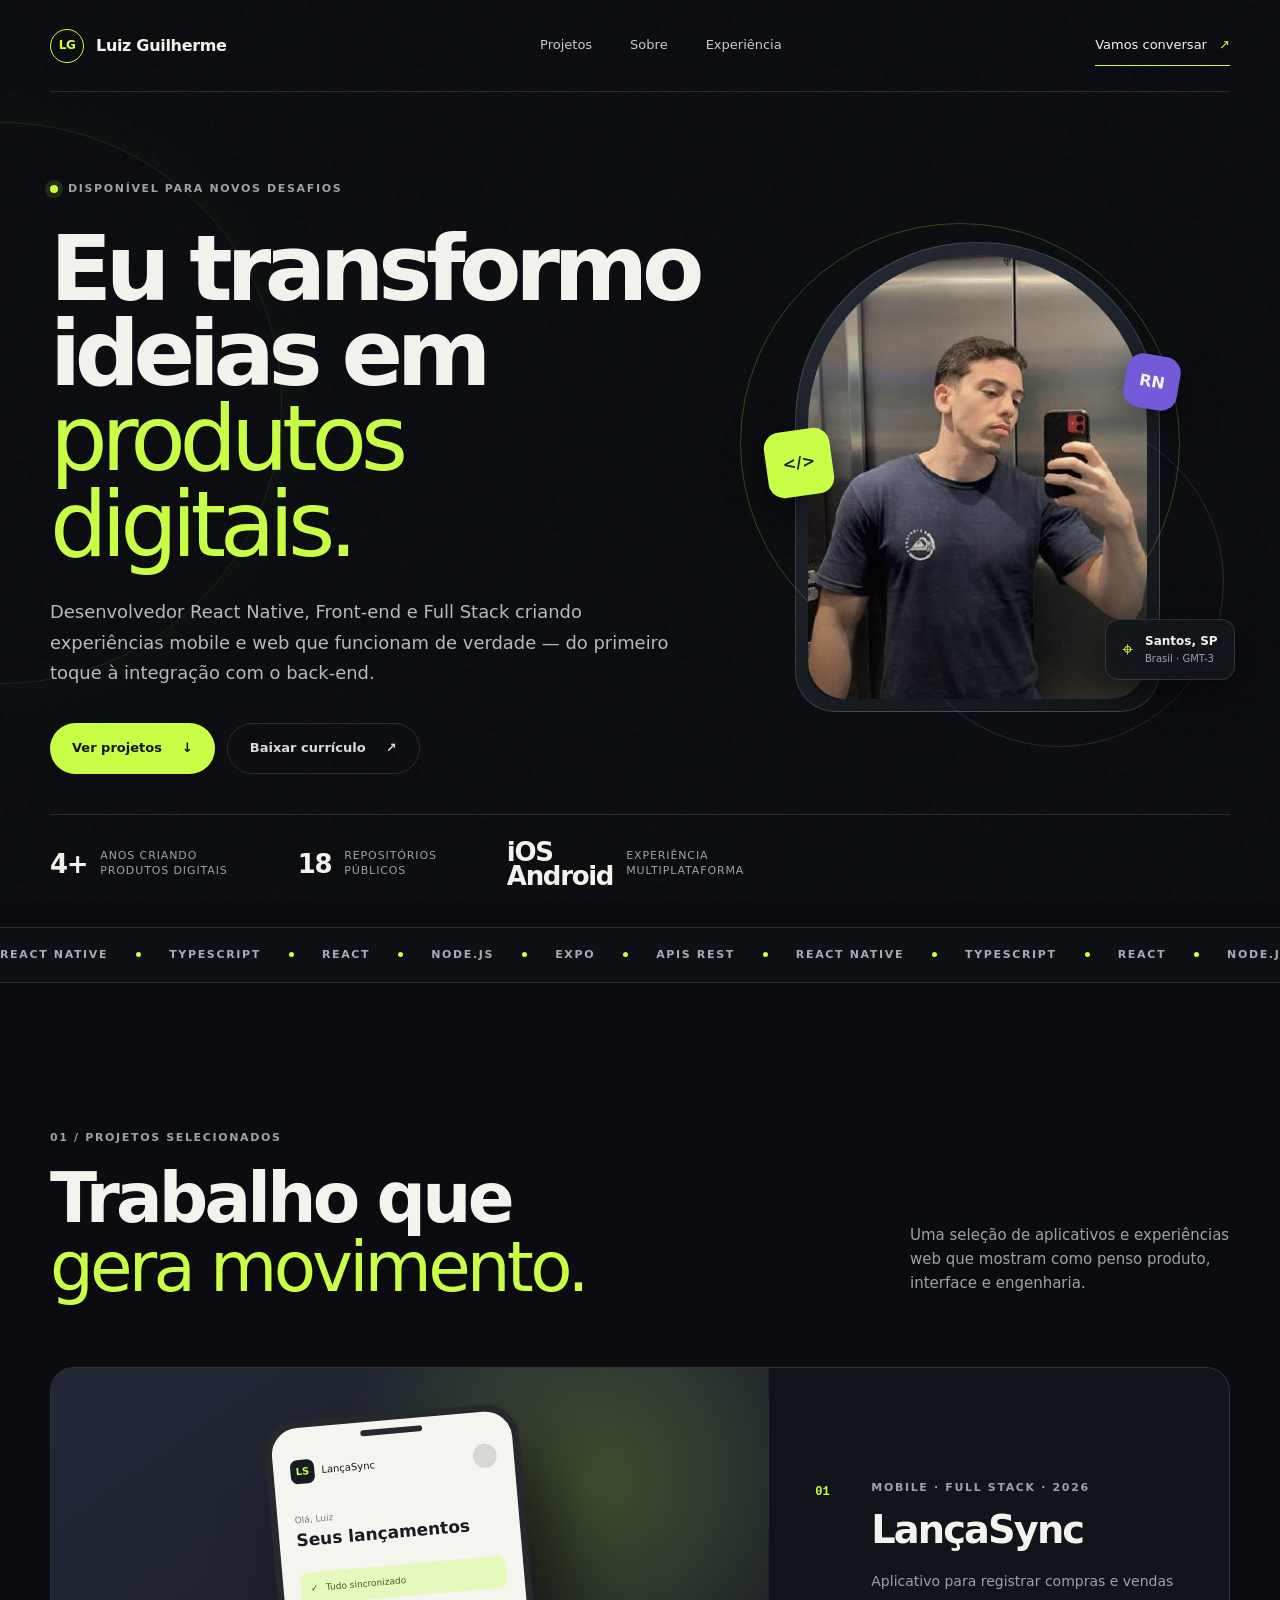
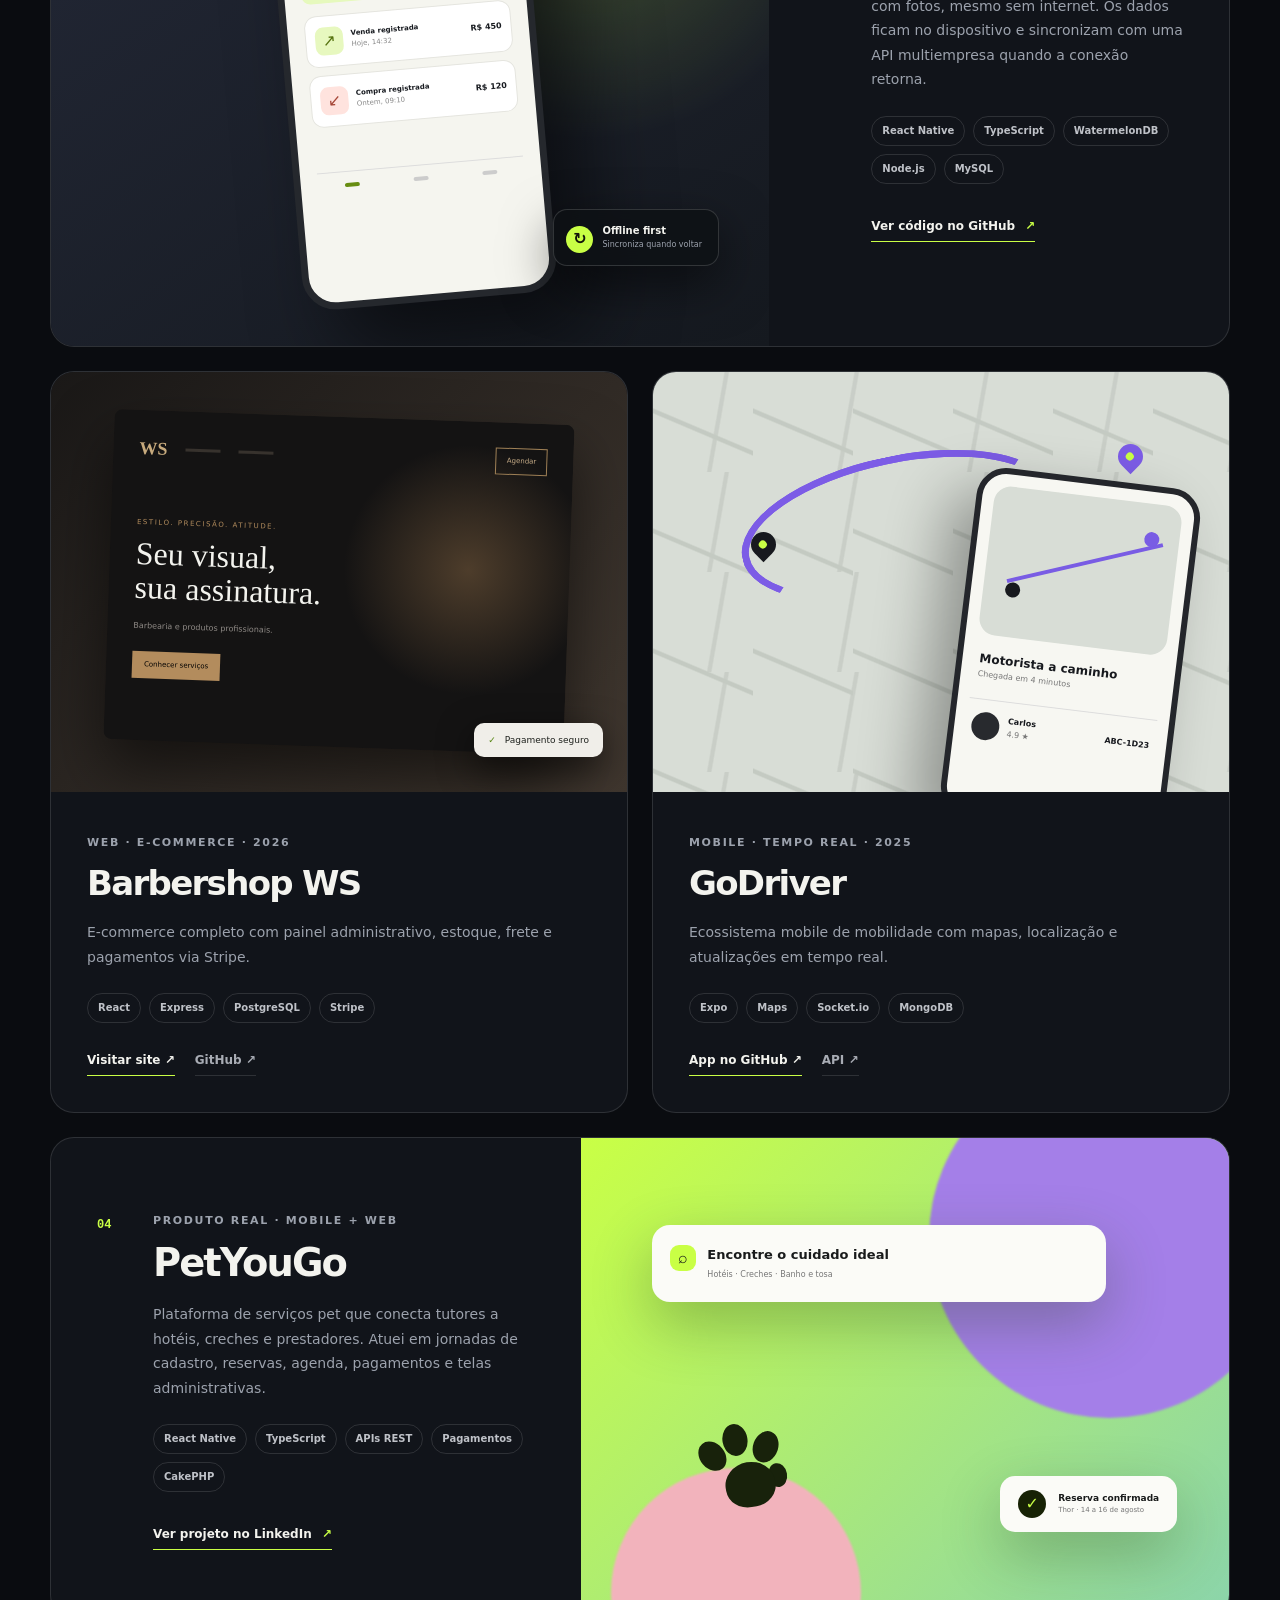
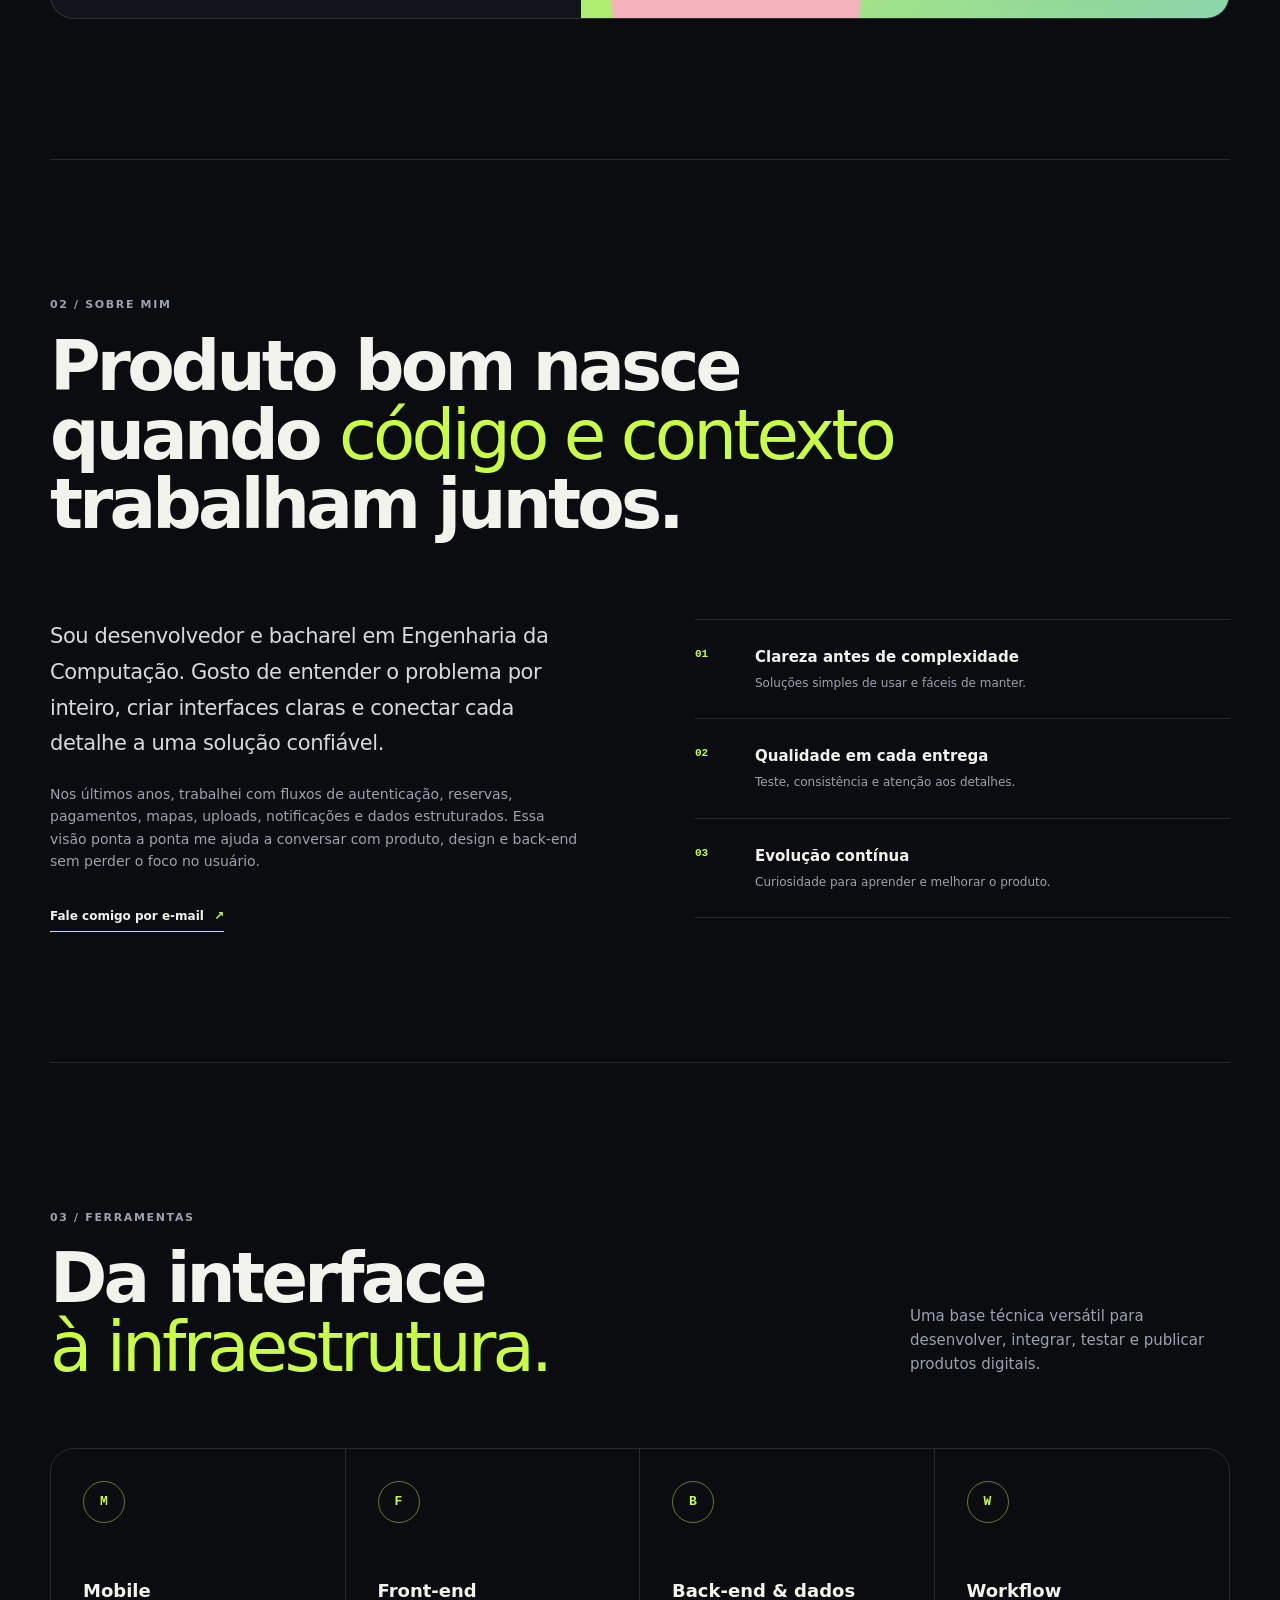
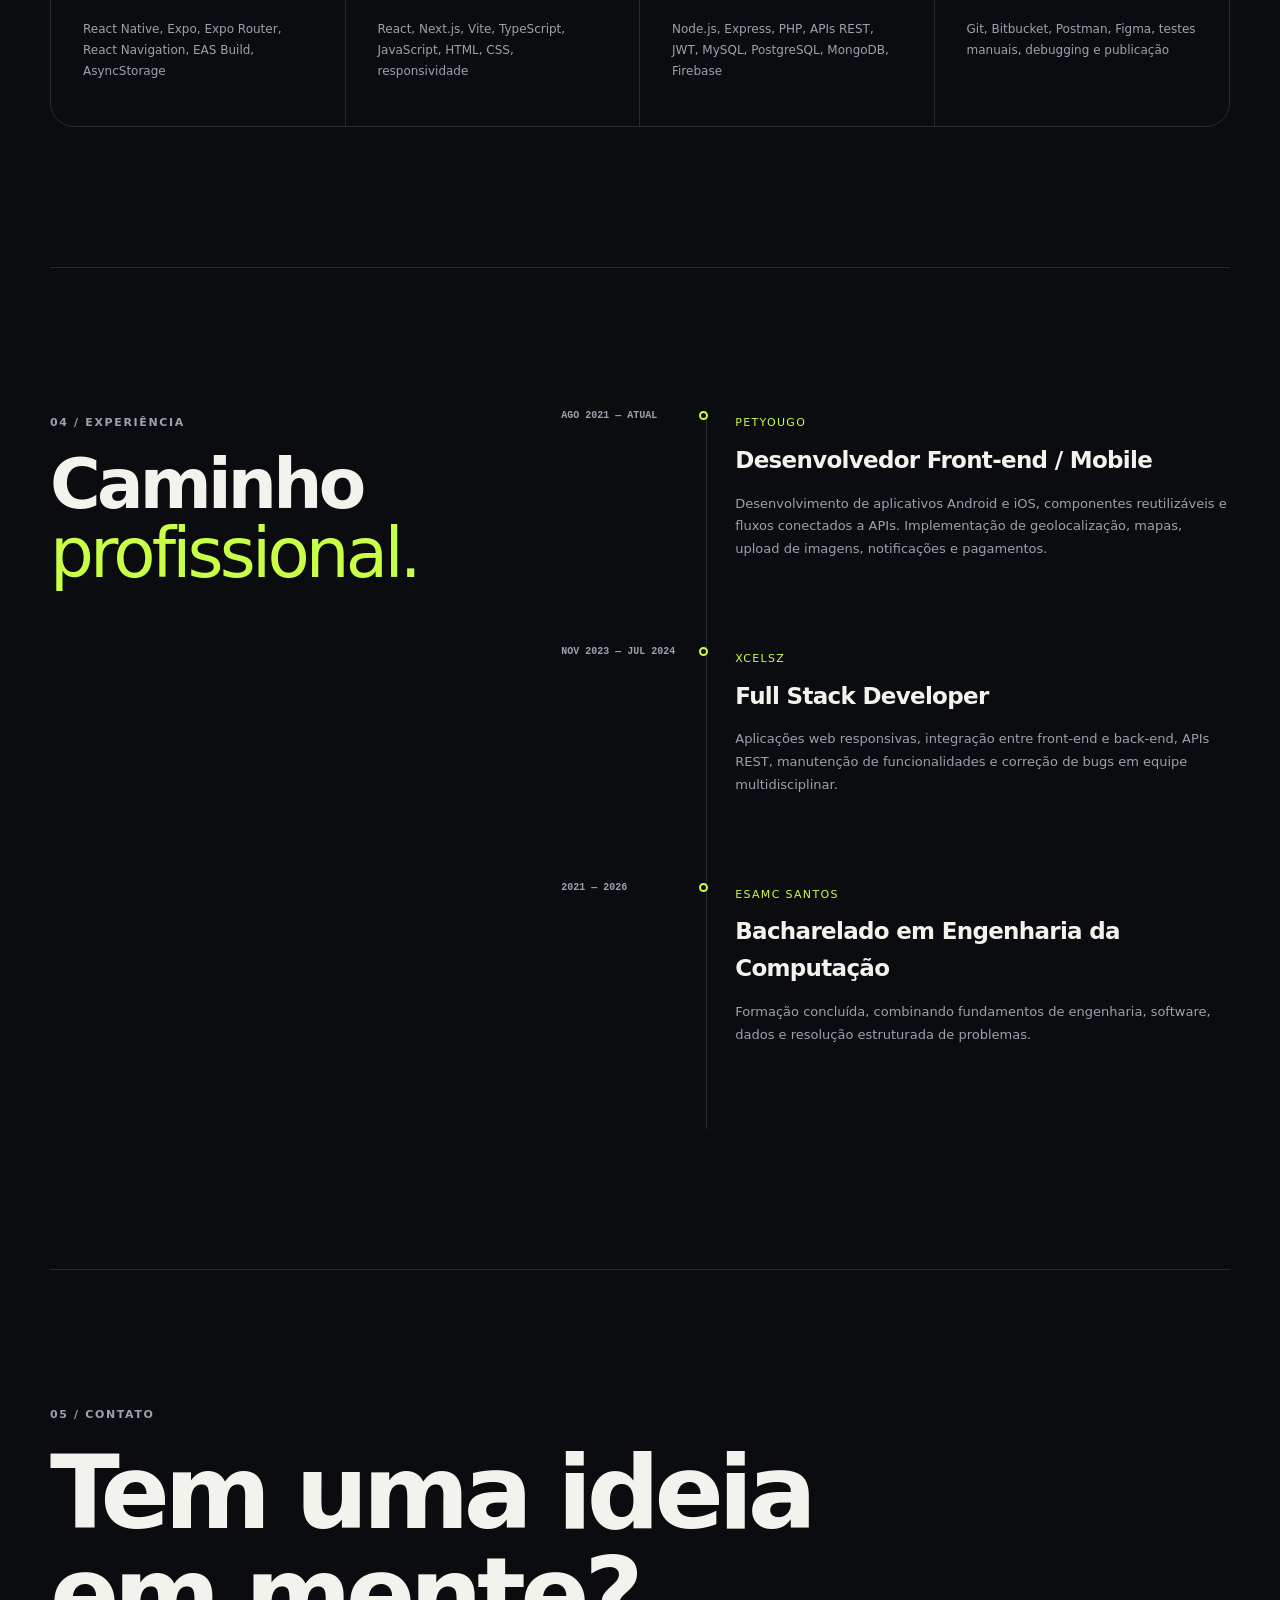
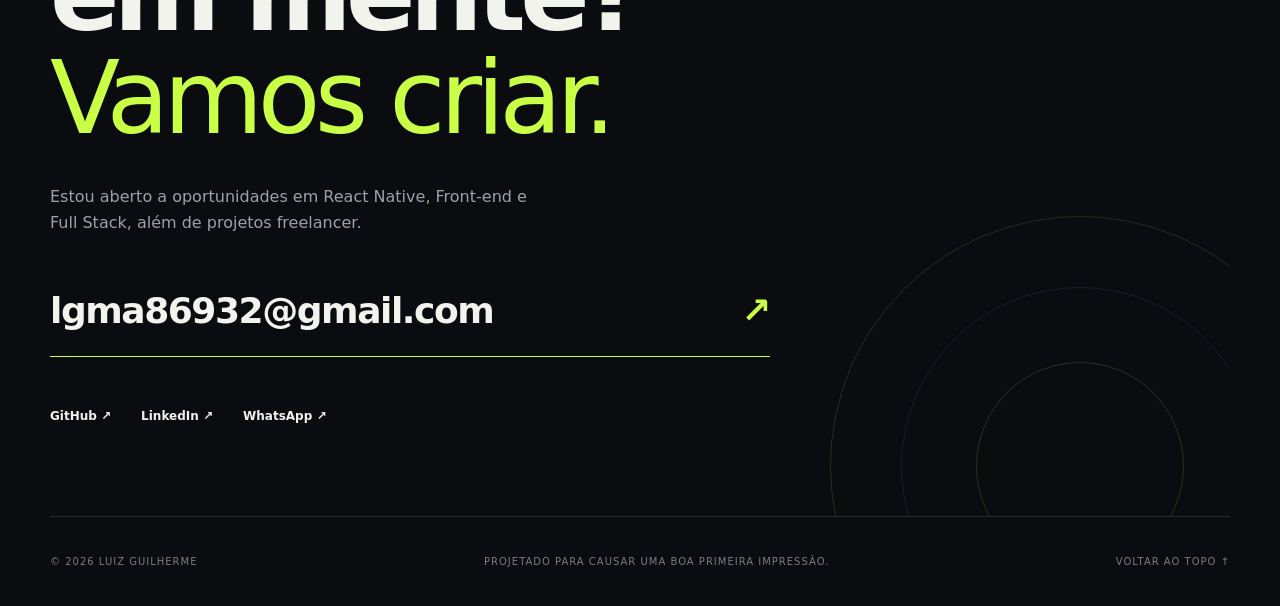
==== index.html @ 31286df9 "Cria portfolio profissional" ====
<!doctype html>
<html lang="pt-BR">
  <head>
    <meta charset="UTF-8" />
    <meta name="viewport" content="width=device-width, initial-scale=1.0" />
    <meta name="description" content="Portfólio de Luiz Guilherme Monteiro Arlindo, desenvolvedor React Native, Front-end e Full Stack em Santos, SP." />
    <meta name="theme-color" content="#0b0d12" />
    <meta property="og:title" content="Luiz Guilherme | Desenvolvedor de produtos digitais" />
    <meta property="og:description" content="Apps mobile, experiências web e sistemas que conectam produto, tecnologia e pessoas." />
    <meta property="og:type" content="website" />
    <title>Luiz Guilherme | Desenvolvedor de produtos digitais</title>
    <link rel="icon" href="assets/luiz-guilherme.jpg" />
    <link rel="stylesheet" href="styles.css" />
    <script src="script.js" defer></script>
  </head>
  <body>
    <a class="skip-link" href="#conteudo">Pular para o conteúdo</a>
    <div class="noise" aria-hidden="true"></div>

    <header class="site-header" id="topo">
      <a class="brand" href="#topo" aria-label="Ir ao início">
        <span class="brand-mark">LG</span>
        <span class="brand-text">Luiz Guilherme</span>
      </a>
      <nav class="desktop-nav" aria-label="Navegação principal">
        <a href="#projetos">Projetos</a>
        <a href="#sobre">Sobre</a>
        <a href="#experiencia">Experiência</a>
      </nav>
      <a class="header-cta" href="#contato">Vamos conversar <span aria-hidden="true">↗</span></a>
      <button class="menu-toggle" type="button" aria-label="Abrir menu" aria-expanded="false">
        <span></span><span></span>
      </button>
    </header>

    <nav class="mobile-nav" aria-label="Navegação mobile">
      <a href="#projetos">Projetos</a>
      <a href="#sobre">Sobre</a>
      <a href="#experiencia">Experiência</a>
      <a href="#contato">Contato</a>
    </nav>

    <main id="conteudo">
      <section class="hero section-shell" aria-labelledby="hero-title">
        <div class="hero-copy reveal">
          <div class="eyebrow"><span class="status-dot"></span> Disponível para novos desafios</div>
          <h1 id="hero-title">Eu transformo ideias em <em>produtos digitais.</em></h1>
          <p class="hero-lead">Desenvolvedor React Native, Front-end e Full Stack criando experiências mobile e web que funcionam de verdade — do primeiro toque à integração com o back-end.</p>
          <div class="hero-actions">
            <a class="button button-primary" href="#projetos">Ver projetos <span aria-hidden="true">↓</span></a>
            <a class="button button-ghost" href="assets/Luiz-Guilherme-Monteiro-Arlindo-CV.pdf" download>Baixar currículo <span aria-hidden="true">↗</span></a>
          </div>
        </div>

        <div class="hero-visual reveal" data-delay="1">
          <div class="portrait-frame">
            <div class="portrait-orbit orbit-one"></div>
            <div class="portrait-orbit orbit-two"></div>
            <img src="assets/luiz-guilherme.jpg" alt="Luiz Guilherme Monteiro Arlindo" />
            <span class="portrait-label label-code">&lt;/&gt;</span>
            <span class="portrait-label label-rn">RN</span>
          </div>
          <div class="location-card">
            <span class="location-icon" aria-hidden="true">⌖</span>
            <span><strong>Santos, SP</strong><small>Brasil · GMT-3</small></span>
          </div>
        </div>

        <div class="hero-metrics reveal" data-delay="2" aria-label="Resumo profissional">
          <div><strong>4+</strong><span>anos criando<br />produtos digitais</span></div>
          <div><strong>18</strong><span>repositórios<br />públicos</span></div>
          <div><strong>iOS<br />Android</strong><span>experiência<br />multiplataforma</span></div>
        </div>
      </section>

      <section class="marquee" aria-label="Tecnologias">
        <div class="marquee-track">
          <span>React Native</span><i></i><span>TypeScript</span><i></i><span>React</span><i></i><span>Node.js</span><i></i><span>Expo</span><i></i><span>APIs REST</span><i></i><span>React Native</span><i></i><span>TypeScript</span><i></i><span>React</span><i></i><span>Node.js</span><i></i><span>Expo</span><i></i><span>APIs REST</span>
        </div>
      </section>

      <section class="projects section-shell" id="projetos" aria-labelledby="projects-title">
        <div class="section-heading reveal">
          <div>
            <span class="section-index">01 / Projetos selecionados</span>
            <h2 id="projects-title">Trabalho que<br /><em>gera movimento.</em></h2>
          </div>
          <p>Uma seleção de aplicativos e experiências web que mostram como penso produto, interface e engenharia.</p>
        </div>

        <article class="project-card project-featured reveal">
          <div class="project-art art-sync" aria-hidden="true">
            <div class="phone phone-main">
              <div class="phone-bar"></div>
              <div class="app-head"><b>LS</b><span>LançaSync</span><i></i></div>
              <p>Olá, Luiz</p>
              <strong>Seus lançamentos</strong>
              <div class="sync-status"><span>✓</span> Tudo sincronizado</div>
              <div class="entry"><i class="entry-in">↗</i><span><b>Venda registrada</b><small>Hoje, 14:32</small></span><strong>R$ 450</strong></div>
              <div class="entry"><i class="entry-out">↙</i><span><b>Compra registrada</b><small>Ontem, 09:10</small></span><strong>R$ 120</strong></div>
              <div class="phone-tabs"><i></i><i></i><i></i></div>
            </div>
            <div class="sync-badge"><span>↻</span><b>Offline first</b><small>Sincroniza quando voltar</small></div>
          </div>
          <div class="project-info">
            <div class="project-number">01</div>
            <div>
              <span class="project-type">Mobile · Full Stack · 2026</span>
              <h3>LançaSync</h3>
              <p>Aplicativo para registrar compras e vendas com fotos, mesmo sem internet. Os dados ficam no dispositivo e sincronizam com uma API multiempresa quando a conexão retorna.</p>
              <ul class="tags" aria-label="Tecnologias do projeto">
                <li>React Native</li><li>TypeScript</li><li>WatermelonDB</li><li>Node.js</li><li>MySQL</li>
              </ul>
              <a class="text-link" href="https://github.com/lgma1302sfcpo/Lan-aSync" target="_blank" rel="noreferrer">Ver código no GitHub <span aria-hidden="true">↗</span></a>
            </div>
          </div>
        </article>

        <div class="project-grid">
          <article class="project-card reveal">
            <div class="project-art art-barber" aria-hidden="true">
              <div class="barber-page">
                <div class="barber-nav"><b>WS</b><i></i><i></i><button>Agendar</button></div>
                <p>ESTILO. PRECISÃO. ATITUDE.</p>
                <strong>Seu visual,<br />sua assinatura.</strong>
                <span>Barbearia e produtos profissionais.</span>
                <button>Conhecer serviços</button>
              </div>
              <div class="checkout-pill"><span>✓</span> Pagamento seguro</div>
            </div>
            <div class="project-info compact">
              <span class="project-type">Web · E-commerce · 2026</span>
              <h3>Barbershop WS</h3>
              <p>E-commerce completo com painel administrativo, estoque, frete e pagamentos via Stripe.</p>
              <ul class="tags"><li>React</li><li>Express</li><li>PostgreSQL</li><li>Stripe</li></ul>
              <div class="project-links">
                <a class="text-link" href="https://barbeariaws.vercel.app" target="_blank" rel="noreferrer">Visitar site ↗</a>
                <a class="text-link subtle" href="https://github.com/lgma1302sfcpo/barbeariaws" target="_blank" rel="noreferrer">GitHub ↗</a>
              </div>
            </div>
          </article>

          <article class="project-card reveal" data-delay="1">
            <div class="project-art art-driver" aria-hidden="true">
              <div class="map-grid"></div>
              <div class="route route-a"></div><div class="route route-b"></div>
              <div class="map-pin pin-a"><i></i></div><div class="map-pin pin-b"><i></i></div>
              <div class="driver-phone">
                <div class="mini-map"><span></span><i></i></div>
                <b>Motorista a caminho</b><small>Chegada em 4 minutos</small>
                <div class="driver-row"><i></i><span><b>Carlos</b><small>4.9 ★</small></span><strong>ABC-1D23</strong></div>
              </div>
            </div>
            <div class="project-info compact">
              <span class="project-type">Mobile · Tempo real · 2025</span>
              <h3>GoDriver</h3>
              <p>Ecossistema mobile de mobilidade com mapas, localização e atualizações em tempo real.</p>
              <ul class="tags"><li>Expo</li><li>Maps</li><li>Socket.io</li><li>MongoDB</li></ul>
              <div class="project-links">
                <a class="text-link" href="https://github.com/lgma1302sfcpo/godriver-app" target="_blank" rel="noreferrer">App no GitHub ↗</a>
                <a class="text-link subtle" href="https://github.com/lgma1302sfcpo/godriver-server" target="_blank" rel="noreferrer">API ↗</a>
              </div>
            </div>
          </article>
        </div>

        <article class="project-card project-horizontal reveal">
          <div class="project-info">
            <div class="project-number">04</div>
            <div>
              <span class="project-type">Produto real · Mobile + Web</span>
              <h3>PetYouGo</h3>
              <p>Plataforma de serviços pet que conecta tutores a hotéis, creches e prestadores. Atuei em jornadas de cadastro, reservas, agenda, pagamentos e telas administrativas.</p>
              <ul class="tags"><li>React Native</li><li>TypeScript</li><li>APIs REST</li><li>Pagamentos</li><li>CakePHP</li></ul>
              <a class="text-link" href="https://www.linkedin.com/in/luiz-guilherme-monteiro-arlindo-b0824b215/" target="_blank" rel="noreferrer">Ver projeto no LinkedIn <span aria-hidden="true">↗</span></a>
            </div>
          </div>
          <div class="project-art art-pet" aria-hidden="true">
            <div class="pet-blob blob-one"></div><div class="pet-blob blob-two"></div>
            <div class="pet-card pet-search"><span>⌕</span><b>Encontre o cuidado ideal</b><small>Hotéis · Creches · Banho e tosa</small></div>
            <div class="pet-card pet-booking"><span>✓</span><div><b>Reserva confirmada</b><small>Thor · 14 a 16 de agosto</small></div></div>
            <div class="paw"><i></i><i></i><i></i><i></i><b></b></div>
          </div>
        </article>
      </section>

      <section class="about section-shell" id="sobre" aria-labelledby="about-title">
        <div class="about-intro reveal">
          <span class="section-index">02 / Sobre mim</span>
          <h2 id="about-title">Produto bom nasce quando <em>código e contexto</em> trabalham juntos.</h2>
        </div>
        <div class="about-grid">
          <div class="about-copy reveal">
            <p class="large-copy">Sou desenvolvedor e bacharel em Engenharia da Computação. Gosto de entender o problema por inteiro, criar interfaces claras e conectar cada detalhe a uma solução confiável.</p>
            <p>Nos últimos anos, trabalhei com fluxos de autenticação, reservas, pagamentos, mapas, uploads, notificações e dados estruturados. Essa visão ponta a ponta me ajuda a conversar com produto, design e back-end sem perder o foco no usuário.</p>
            <a class="text-link" href="mailto:lgma86932@gmail.com">Fale comigo por e-mail <span aria-hidden="true">↗</span></a>
          </div>
          <div class="principles reveal" data-delay="1">
            <div><span>01</span><p><strong>Clareza antes de complexidade</strong><small>Soluções simples de usar e fáceis de manter.</small></p></div>
            <div><span>02</span><p><strong>Qualidade em cada entrega</strong><small>Teste, consistência e atenção aos detalhes.</small></p></div>
            <div><span>03</span><p><strong>Evolução contínua</strong><small>Curiosidade para aprender e melhorar o produto.</small></p></div>
          </div>
        </div>
      </section>

      <section class="stack section-shell" aria-labelledby="stack-title">
        <div class="section-heading reveal">
          <div><span class="section-index">03 / Ferramentas</span><h2 id="stack-title">Da interface<br /><em>à infraestrutura.</em></h2></div>
          <p>Uma base técnica versátil para desenvolver, integrar, testar e publicar produtos digitais.</p>
        </div>
        <div class="stack-grid reveal">
          <article><span class="stack-icon">M</span><h3>Mobile</h3><p>React Native, Expo, Expo Router, React Navigation, EAS Build, AsyncStorage</p></article>
          <article><span class="stack-icon">F</span><h3>Front-end</h3><p>React, Next.js, Vite, TypeScript, JavaScript, HTML, CSS, responsividade</p></article>
          <article><span class="stack-icon">B</span><h3>Back-end & dados</h3><p>Node.js, Express, PHP, APIs REST, JWT, MySQL, PostgreSQL, MongoDB, Firebase</p></article>
          <article><span class="stack-icon">W</span><h3>Workflow</h3><p>Git, Bitbucket, Postman, Figma, testes manuais, debugging e publicação</p></article>
        </div>
      </section>

      <section class="experience section-shell" id="experiencia" aria-labelledby="experience-title">
        <div class="experience-header reveal">
          <span class="section-index">04 / Experiência</span>
          <h2 id="experience-title">Caminho<br /><em>profissional.</em></h2>
        </div>
        <div class="timeline">
          <article class="timeline-item reveal">
            <div class="timeline-date">Ago 2021 — Atual</div>
            <div class="timeline-dot"></div>
            <div><span>PetYouGo</span><h3>Desenvolvedor Front-end / Mobile</h3><p>Desenvolvimento de aplicativos Android e iOS, componentes reutilizáveis e fluxos conectados a APIs. Implementação de geolocalização, mapas, upload de imagens, notificações e pagamentos.</p></div>
          </article>
          <article class="timeline-item reveal">
            <div class="timeline-date">Nov 2023 — Jul 2024</div>
            <div class="timeline-dot"></div>
            <div><span>Xcelsz</span><h3>Full Stack Developer</h3><p>Aplicações web responsivas, integração entre front-end e back-end, APIs REST, manutenção de funcionalidades e correção de bugs em equipe multidisciplinar.</p></div>
          </article>
          <article class="timeline-item reveal">
            <div class="timeline-date">2021 — 2026</div>
            <div class="timeline-dot"></div>
            <div><span>ESAMC Santos</span><h3>Bacharelado em Engenharia da Computação</h3><p>Formação concluída, combinando fundamentos de engenharia, software, dados e resolução estruturada de problemas.</p></div>
          </article>
        </div>
      </section>

      <section class="contact section-shell" id="contato" aria-labelledby="contact-title">
        <div class="contact-orbit" aria-hidden="true"></div>
        <span class="section-index reveal">05 / Contato</span>
        <h2 id="contact-title" class="reveal">Tem uma ideia<br />em mente? <em>Vamos criar.</em></h2>
        <p class="reveal">Estou aberto a oportunidades em React Native, Front-end e Full Stack, além de projetos freelancer.</p>
        <a class="contact-email reveal" href="mailto:lgma86932@gmail.com">lgma86932@gmail.com <span aria-hidden="true">↗</span></a>
        <div class="contact-links reveal">
          <a href="https://github.com/lgma1302sfcpo" target="_blank" rel="noreferrer">GitHub ↗</a>
          <a href="https://www.linkedin.com/in/luiz-guilherme-monteiro-arlindo-b0824b215/" target="_blank" rel="noreferrer">LinkedIn ↗</a>
          <a href="https://wa.me/5513997688584" target="_blank" rel="noreferrer">WhatsApp ↗</a>
        </div>
      </section>
    </main>

    <footer class="site-footer">
      <span>© <span id="year"></span> Luiz Guilherme</span>
      <span>Projetado para causar uma boa primeira impressão.</span>
      <a href="#topo">Voltar ao topo ↑</a>
    </footer>
  </body>
</html>
---- styles.css ----
:root {
  --bg: #0a0c10;
  --surface: #11141a;
  --surface-2: #171b22;
  --text: #f3f3ee;
  --muted: #9ca2ad;
  --line: rgba(255,255,255,.12);
  --accent: #c9ff45;
  --accent-dark: #172205;
  --purple: #a78bfa;
  --max: 1180px;
  --radius: 24px;
}

* { box-sizing: border-box; }
html { scroll-behavior: smooth; }
body { margin: 0; background: var(--bg); color: var(--text); font-family: Inter, ui-sans-serif, system-ui, -apple-system, BlinkMacSystemFont, "Segoe UI", sans-serif; line-height: 1.6; overflow-x: hidden; }
a { color: inherit; text-decoration: none; }
button { font: inherit; }
img { display: block; max-width: 100%; }
::selection { background: var(--accent); color: #101208; }
.skip-link { position: fixed; left: 16px; top: -60px; z-index: 100; background: var(--accent); color: #111; padding: 10px 16px; border-radius: 8px; transition: top .2s; }
.skip-link:focus { top: 16px; }
.noise { position: fixed; inset: 0; pointer-events: none; z-index: 20; opacity: .035; background-image: url("data:image/svg+xml,%3Csvg viewBox='0 0 180 180' xmlns='http://www.w3.org/2000/svg'%3E%3Cfilter id='n'%3E%3CfeTurbulence type='fractalNoise' baseFrequency='.85' numOctaves='4' stitchTiles='stitch'/%3E%3C/filter%3E%3Crect width='100%25' height='100%25' filter='url(%23n)' opacity='.8'/%3E%3C/svg%3E"); }

.section-shell, .site-header, .site-footer { width: min(calc(100% - 48px), var(--max)); margin-inline: auto; }
.site-header { height: 92px; display: flex; align-items: center; justify-content: space-between; border-bottom: 1px solid var(--line); position: relative; z-index: 30; }
.brand { display: flex; align-items: center; gap: 12px; font-weight: 700; letter-spacing: -.02em; }
.brand-mark { display: grid; place-items: center; width: 34px; height: 34px; border: 1px solid var(--accent); color: var(--accent); border-radius: 50%; font-size: 12px; letter-spacing: -.05em; }
.desktop-nav { display: flex; gap: 38px; font-size: 13px; color: #c9cbd0; }
.desktop-nav a, .contact-links a, .site-footer a { transition: color .2s; }
.desktop-nav a:hover, .contact-links a:hover, .site-footer a:hover { color: var(--accent); }
.header-cta { padding: 10px 0; border-bottom: 1px solid var(--accent); font-size: 13px; }
.header-cta span { color: var(--accent); margin-left: 8px; }
.menu-toggle, .mobile-nav { display: none; }

.hero { min-height: calc(100vh - 92px); padding: 88px 0 38px; display: grid; grid-template-columns: 1.1fr .75fr; grid-template-rows: 1fr auto; gap: 40px 70px; align-items: center; position: relative; }
.hero::before { content: ""; position: absolute; width: 560px; height: 560px; left: -330px; top: 30px; border-radius: 50%; border: 1px solid rgba(201,255,69,.1); box-shadow: 0 0 100px rgba(201,255,69,.04); }
.eyebrow, .section-index, .project-type { color: var(--muted); text-transform: uppercase; letter-spacing: .15em; font-size: 11px; font-weight: 700; }
.eyebrow { display: flex; align-items: center; gap: 10px; margin-bottom: 28px; }
.status-dot { width: 8px; height: 8px; border-radius: 50%; background: var(--accent); box-shadow: 0 0 0 5px rgba(201,255,69,.12); animation: pulse 2s infinite; }
@keyframes pulse { 50% { box-shadow: 0 0 0 9px rgba(201,255,69,0); } }
h1, h2, h3, p { margin-top: 0; }
h1 { max-width: 760px; font-size: clamp(54px, 7.1vw, 100px); line-height: .94; letter-spacing: -.07em; margin-bottom: 30px; font-weight: 680; }
h1 em, h2 em { color: var(--accent); font-style: normal; font-weight: 350; }
.hero-lead { max-width: 650px; color: #b6bac2; font-size: clamp(16px, 1.4vw, 19px); line-height: 1.7; }
.hero-actions { display: flex; gap: 12px; margin-top: 34px; }
.button { min-height: 51px; display: inline-flex; align-items: center; justify-content: center; gap: 20px; padding: 0 22px; border-radius: 100px; font-weight: 700; font-size: 13px; transition: transform .2s, background .2s, color .2s; }
.button:hover { transform: translateY(-3px); }
.button-primary { background: var(--accent); color: #111408; }
.button-ghost { border: 1px solid var(--line); color: #d9dbe0; }
.button-ghost:hover { border-color: var(--accent); color: var(--accent); }
.hero-visual { position: relative; align-self: center; justify-self: center; width: min(100%, 420px); }
.portrait-frame { width: min(32vw, 365px); height: min(42vw, 470px); min-width: 300px; min-height: 390px; border-radius: 180px 180px 40px 40px; padding: 12px; border: 1px solid rgba(255,255,255,.16); position: relative; background: linear-gradient(150deg, #222732, #11141a); }
.portrait-frame img { width: 100%; height: 100%; object-fit: cover; object-position: center; border-radius: inherit; filter: saturate(.8) contrast(1.04); position: relative; z-index: 2; }
.portrait-frame::after { content: ""; position: absolute; inset: 45% 12px 12px; z-index: 3; border-radius: 0 0 30px 30px; background: linear-gradient(transparent, rgba(10,12,16,.45)); }
.portrait-orbit { position: absolute; border-radius: 50%; border: 1px solid rgba(201,255,69,.24); z-index: 1; }
.orbit-one { width: 440px; height: 440px; top: -20px; left: -56px; }
.orbit-two { width: 330px; height: 330px; bottom: -36px; right: -65px; border-color: rgba(167,139,250,.2); }
.portrait-label { position: absolute; z-index: 4; display: grid; place-items: center; border-radius: 16px; box-shadow: 0 12px 40px #0008; font-weight: 800; }
.label-code { width: 66px; height: 66px; left: -30px; top: 40%; color: #171b22; background: var(--accent); transform: rotate(-8deg); }
.label-rn { width: 54px; height: 54px; right: -20px; top: 24%; background: #7459d8; transform: rotate(10deg); }
.location-card { position: absolute; z-index: 5; right: -20px; bottom: 32px; display: flex; gap: 12px; align-items: center; background: rgba(18,21,27,.9); backdrop-filter: blur(12px); border: 1px solid var(--line); border-radius: 14px; padding: 12px 16px; box-shadow: 0 12px 40px #0009; }
.location-icon { color: var(--accent); font-size: 20px; }
.location-card strong, .location-card small { display: block; }
.location-card strong { font-size: 12px; }.location-card small { color: var(--muted); font-size: 10px; }
.hero-metrics { grid-column: 1 / -1; display: flex; gap: 70px; padding-top: 25px; border-top: 1px solid var(--line); }
.hero-metrics div { display: flex; align-items: center; gap: 13px; }
.hero-metrics strong { font-size: 26px; line-height: .95; letter-spacing: -.05em; }
.hero-metrics span { color: var(--muted); font-size: 11px; line-height: 1.35; text-transform: uppercase; letter-spacing: .08em; }

.marquee { overflow: hidden; border-block: 1px solid var(--line); background: #0d1015; padding: 18px 0; }
.marquee-track { width: max-content; display: flex; align-items: center; gap: 28px; animation: scroll 28s linear infinite; color: #a7abb3; text-transform: uppercase; font-size: 11px; letter-spacing: .15em; font-weight: 700; }
.marquee i { width: 5px; height: 5px; border-radius: 50%; background: var(--accent); }
@keyframes scroll { to { transform: translateX(-50%); } }

.projects, .stack, .experience { padding-block: 140px; }
.section-heading { display: grid; grid-template-columns: 1fr 320px; gap: 80px; align-items: end; margin-bottom: 65px; }
h2 { font-size: clamp(42px, 5.4vw, 74px); line-height: 1; letter-spacing: -.055em; margin: 16px 0 0; }
.section-heading p { color: var(--muted); font-size: 15px; margin-bottom: 7px; }
.project-card { background: var(--surface); border: 1px solid var(--line); border-radius: var(--radius); overflow: hidden; transition: transform .35s, border-color .35s; }
.project-card:hover { transform: translateY(-5px); border-color: rgba(201,255,69,.32); }
.project-featured { display: grid; grid-template-columns: 1.25fr .8fr; min-height: 580px; margin-bottom: 24px; }
.project-art { min-height: 420px; position: relative; overflow: hidden; }
.project-info { padding: 52px 46px; display: grid; grid-template-columns: 36px 1fr; gap: 20px; align-content: center; }
.project-number { color: var(--accent); font: 700 12px/1 ui-monospace, monospace; padding-top: 13px; }
.project-info h3 { font-size: clamp(32px, 3vw, 48px); line-height: 1; letter-spacing: -.05em; margin: 12px 0 20px; }
.project-info p { color: var(--muted); font-size: 14px; line-height: 1.75; }
.tags { padding: 0; margin: 24px 0 28px; list-style: none; display: flex; gap: 8px; flex-wrap: wrap; }
.tags li { border: 1px solid var(--line); color: #bfc2c8; border-radius: 100px; padding: 6px 10px; font-size: 10px; font-weight: 650; }
.text-link { display: inline-flex; gap: 10px; align-items: center; width: fit-content; color: var(--text); font-size: 12px; font-weight: 750; padding-bottom: 5px; border-bottom: 1px solid var(--accent); }
.text-link span, .text-link:hover { color: var(--accent); }
.project-grid { display: grid; grid-template-columns: 1fr 1fr; gap: 24px; margin-bottom: 24px; }
.project-grid .project-info { display: block; padding: 36px; }
.project-grid .project-info h3 { font-size: 34px; }
.project-links { display: flex; gap: 20px; }.text-link.subtle { border-color: var(--line); color: #a8acb4; }
.project-horizontal { display: grid; grid-template-columns: .9fr 1.1fr; min-height: 480px; }

.art-sync { background: radial-gradient(circle at 75% 20%, rgba(201,255,69,.22), transparent 36%), linear-gradient(145deg,#232837,#15191f); display: grid; place-items: center; }
.phone { background: #f5f5ef; color: #181b20; width: 255px; height: 490px; border: 7px solid #25282d; border-radius: 34px; padding: 18px 17px; transform: rotate(-5deg); box-shadow: 35px 45px 80px #0008; }
.phone-bar { width: 62px; height: 6px; background: #25282d; border-radius: 8px; margin: -10px auto 18px; }
.app-head { display: flex; align-items: center; gap: 7px; font-size: 10px; }.app-head b { display: grid; place-items: center; width: 24px; height: 24px; background: #171b22; color: var(--accent); border-radius: 7px; }.app-head i { margin-left: auto; width: 24px; height: 24px; border-radius: 50%; background: #d7d8d2; }
.phone > p { margin: 29px 0 0; color: #777; font-size: 9px; }.phone > strong { font-size: 17px; }.sync-status { background: #e6f9bd; color: #435b13; padding: 9px 10px; border-radius: 9px; margin: 18px 0 12px; font-size: 9px; }.sync-status span { margin-right: 5px; }
.entry { background: white; border: 1px solid #e5e5df; border-radius: 12px; display: flex; gap: 8px; padding: 11px 9px; margin: 8px 0; align-items: center; }.entry i { width: 28px; height: 28px; display: grid; place-items: center; border-radius: 8px; font-style: normal; }.entry-in { background: #e7f8bf; color: #55720f; }.entry-out { background: #ffe3de; color: #a64738; }.entry span { display: block; min-width: 0; }.entry b,.entry small { display:block; font-size: 7px; }.entry small { color: #888; }.entry > strong { margin-left: auto; font-size: 8px; white-space: nowrap; }
.phone-tabs { margin-top: 45px; border-top: 1px solid #ddd; display: flex; justify-content: space-around; padding-top: 11px; }.phone-tabs i { width: 15px; height: 4px; background: #ccc; border-radius: 5px; }.phone-tabs i:first-child { background: #678d11; }
.sync-badge { position: absolute; right: 7%; bottom: 14%; border: 1px solid rgba(255,255,255,.15); background: rgba(14,17,21,.84); backdrop-filter: blur(12px); border-radius: 14px; padding: 13px 16px 13px 48px; box-shadow: 0 18px 50px #0008; }.sync-badge span { position:absolute; left: 12px; top: 16px; width: 27px; height: 27px; border-radius: 50%; background: var(--accent); color:#12150a; display:grid; place-items:center; font-weight:bold; }.sync-badge b,.sync-badge small { display:block; }.sync-badge b { font-size: 10px; }.sync-badge small { font-size: 8px; color: var(--muted); }

.art-barber { background: linear-gradient(135deg,#1a1817,#40372f); padding: 38px; display: grid; place-items: center; }
.barber-page { width: 92%; height: 330px; border-radius: 8px; background: radial-gradient(circle at 78% 45%, rgba(185,139,88,.35), transparent 31%), #141313; padding: 24px 26px; box-shadow: 0 30px 60px #0008; transform: rotate(2deg); }.barber-nav { display:flex; align-items:center; gap:18px; color:#c7aa7d; font-size:10px; }.barber-nav b { font-family:serif; font-size:18px; }.barber-nav i { width:35px; height:3px; background:#37322d; }.barber-nav button { margin-left:auto; border:1px solid #9f8056; background:transparent; color:#c8ad88; font-size:7px; padding:7px 10px; }.barber-page > p { color:#b28c5d; font-size:7px; letter-spacing:.22em; margin:54px 0 10px; }.barber-page > strong { font: 32px/.95 Georgia,serif; }.barber-page > span { display:block; color:#8e8985; font-size:8px; margin:15px 0; }.barber-page > button { background:#b38c5d; border:0; padding:8px 12px; font-size:7px; }.checkout-pill { position:absolute; bottom:35px; right:24px; background:#f0eee9; color:#1e211d; border-radius:10px; padding:10px 14px; font-size:9px; box-shadow:0 12px 35px #0009; }.checkout-pill span { color:#598716; margin-right:6px; }
.art-driver { min-height:420px; background:#d8ddd6; }.map-grid { position:absolute; inset:0; opacity:.65; background-image:linear-gradient(23deg, transparent 48%, #bac1b8 49%, #bac1b8 51%, transparent 52%),linear-gradient(100deg, transparent 48%, #c2c7c0 49%, #c2c7c0 51%, transparent 52%); background-size:100px 120px,130px 100px; }.route { position:absolute; width:320px; height:140px; border:7px solid #7c5ce6; border-color:#7c5ce6 transparent transparent #7c5ce6; border-radius:50%; transform:rotate(-12deg); left:15%; top:20%; }.map-pin { position:absolute; width:25px;height:25px;border-radius:50% 50% 50% 0;background:#17191e;transform:rotate(-45deg); }.map-pin i { display:block;width:8px;height:8px;border-radius:50%;background:var(--accent);margin:8px; }.pin-a { left:17%;top:38%; }.pin-b { right:15%;top:17%; background:#7c5ce6; }.driver-phone { position:absolute; right:8%; bottom:-35px; width:225px; height:350px; background:#f7f7f2; color:#17191e; border:6px solid #24262b; border-radius:30px; padding:12px; transform:rotate(7deg); box-shadow:-25px 25px 60px #0005; }.mini-map { height:150px;background:#d8ddd6;border-radius:17px;position:relative;margin-bottom:15px;overflow:hidden; }.mini-map::before{content:"";position:absolute;left:18px;top:65px;width:160px;height:4px;background:#795ce4;transform:rotate(-20deg)}.mini-map span,.mini-map i{position:absolute;width:15px;height:15px;border-radius:50%;background:#17191e;left:22px;bottom:40px}.mini-map i{left:auto;right:20px;top:28px;background:#795ce4}.driver-phone>b,.driver-phone>small{display:block;margin-left:5px}.driver-phone>b{font-size:12px}.driver-phone>small{font-size:8px;color:#777}.driver-row{display:flex;align-items:center;gap:8px;margin-top:17px;border-top:1px solid #ddd;padding:12px 5px}.driver-row>i{width:28px;height:28px;background:#282a2e;border-radius:50%}.driver-row span b,.driver-row span small{display:block;font-size:8px}.driver-row span small{color:#777}.driver-row>strong{font-size:8px;margin-left:auto}

.art-pet { background: linear-gradient(135deg,#c9ff45,#8bd4ab); min-height:480px; }.pet-blob{position:absolute;border-radius:50%;filter:blur(1px)}.blob-one{width:360px;height:360px;background:#a47fe8;right:-60px;top:-80px}.blob-two{width:250px;height:250px;background:#f2b3bc;left:30px;bottom:-100px}.pet-card{position:absolute;background:#fbfbf7;color:#191b1b;box-shadow:0 22px 60px #29451f55}.pet-search{left:11%;top:18%;width:70%;padding:20px 20px 20px 55px;border-radius:18px}.pet-search>span{position:absolute;left:18px;top:20px;width:26px;height:26px;border-radius:9px;background:#c9ff45;display:grid;place-items:center}.pet-search b,.pet-search small{display:block}.pet-search b{font-size:13px}.pet-search small{color:#777;font-size:8px;margin-top:4px}.pet-booking{right:8%;bottom:18%;padding:14px 18px;display:flex;gap:12px;align-items:center;border-radius:15px}.pet-booking>span{display:grid;place-items:center;width:28px;height:28px;border-radius:50%;background:#172205;color:var(--accent)}.pet-booking b,.pet-booking small{display:block;font-size:9px}.pet-booking small{color:#777;font-size:7px}.paw{position:absolute;left:18%;bottom:23%;width:90px;height:85px;transform:rotate(-10deg)}.paw i{position:absolute;width:25px;height:32px;border-radius:50%;background:#18220b}.paw i:nth-child(1){left:4px;top:12px;transform:rotate(-30deg)}.paw i:nth-child(2){left:29px;top:0}.paw i:nth-child(3){right:7px;top:12px;transform:rotate(30deg)}.paw i:nth-child(4){right:0;top:42px;transform:scale(.75)}.paw b{position:absolute;width:50px;height:45px;border-radius:50% 50% 45% 45%;background:#18220b;left:24px;bottom:0}

.about { padding: 130px 0; border-top:1px solid var(--line); }.about-intro { max-width:950px; }.about-grid { display:grid;grid-template-columns:1fr 1fr;gap:110px;margin-top:80px }.about-copy p { color:var(--muted);font-size:14px }.about-copy .large-copy { color:#d7d9dd;font-size:21px;line-height:1.7;letter-spacing:-.02em }.about-copy .text-link{margin-top:20px}.principles>div{display:grid;grid-template-columns:40px 1fr;gap:20px;border-top:1px solid var(--line);padding:25px 0}.principles>div:last-child{border-bottom:1px solid var(--line)}.principles>div>span{color:var(--accent);font:700 11px/1.7 ui-monospace,monospace}.principles p{margin:0}.principles strong,.principles small{display:block}.principles strong{font-size:15px}.principles small{color:var(--muted);font-size:12px;margin-top:5px}

.stack { border-top:1px solid var(--line) }.stack-grid{display:grid;grid-template-columns:repeat(4,1fr);border:1px solid var(--line);border-radius:var(--radius);overflow:hidden}.stack-grid article{padding:32px;border-right:1px solid var(--line);min-height:270px;transition:background .25s}.stack-grid article:last-child{border:0}.stack-grid article:hover{background:var(--surface)}.stack-icon{display:grid;place-items:center;width:42px;height:42px;border-radius:50%;border:1px solid rgba(201,255,69,.45);color:var(--accent);font:700 13px ui-monospace,monospace}.stack-grid h3{font-size:18px;margin:54px 0 14px}.stack-grid p{font-size:12px;color:var(--muted);line-height:1.75}
.experience{display:grid;grid-template-columns:.75fr 1.25fr;gap:110px;border-top:1px solid var(--line)}.experience-header{position:sticky;top:60px;align-self:start}.timeline{position:relative}.timeline::before{content:"";position:absolute;left:145px;top:8px;bottom:0;width:1px;background:var(--line)}.timeline-item{display:grid;grid-template-columns:120px 18px 1fr;gap:18px;padding-bottom:70px}.timeline-date{color:var(--muted);font:600 10px/1.5 ui-monospace,monospace;text-transform:uppercase}.timeline-dot{width:9px;height:9px;border-radius:50%;background:var(--bg);border:2px solid var(--accent);margin-top:3px;z-index:1}.timeline-item span{color:var(--accent);font-size:11px;text-transform:uppercase;letter-spacing:.12em}.timeline-item h3{font-size:23px;letter-spacing:-.03em;margin:8px 0 14px}.timeline-item p{color:var(--muted);font-size:13px;line-height:1.75}

.contact { min-height: 720px; border-top:1px solid var(--line); padding:130px 0 90px; position:relative;overflow:hidden }.contact h2{font-size:clamp(58px,8vw,108px);max-width:920px}.contact>p{color:var(--muted);max-width:500px;margin:35px 0}.contact-email{display:flex;align-items:center;justify-content:space-between;width:min(100%,720px);font-size:clamp(20px,3vw,36px);font-weight:650;letter-spacing:-.04em;border-bottom:1px solid var(--accent);padding:12px 0 16px}.contact-email span{color:var(--accent)}.contact-links{display:flex;gap:30px;margin-top:50px;font-size:12px;font-weight:700}.contact-orbit{position:absolute;width:500px;height:500px;border:1px solid rgba(201,255,69,.14);border-radius:50%;right:-100px;bottom:-200px}.contact-orbit::before,.contact-orbit::after{content:"";position:absolute;border-radius:50%;border:1px solid rgba(167,139,250,.12);inset:70px}.contact-orbit::after{inset:145px;border-color:rgba(201,255,69,.16)}
.site-footer{border-top:1px solid var(--line);min-height:90px;display:flex;align-items:center;justify-content:space-between;color:#777d86;font-size:10px;text-transform:uppercase;letter-spacing:.1em}

.reveal { opacity:1; transform:none; }.js .reveal { opacity:0; transform:translateY(28px); transition:opacity .7s ease,transform .7s ease; }.js .reveal[data-delay="1"]{transition-delay:.12s}.js .reveal[data-delay="2"]{transition-delay:.22s}.js .reveal.visible{opacity:1;transform:none}
@media (prefers-reduced-motion: reduce){html{scroll-behavior:auto}.reveal{opacity:1;transform:none;transition:none}.marquee-track{animation:none}.status-dot{animation:none}}

@media (max-width: 900px){
  .desktop-nav,.header-cta{display:none}.menu-toggle{display:grid;background:none;border:0;width:38px;height:38px;place-content:center;gap:6px;cursor:pointer}.menu-toggle span{display:block;width:22px;height:1px;background:var(--text);transition:.2s}.menu-toggle[aria-expanded="true"] span:first-child{transform:translateY(3.5px) rotate(45deg)}.menu-toggle[aria-expanded="true"] span:last-child{transform:translateY(-3.5px) rotate(-45deg)}
  .mobile-nav{position:fixed;display:flex;z-index:25;inset:0;background:rgba(10,12,16,.98);padding:130px 24px 40px;flex-direction:column;gap:20px;transform:translateY(-110%);transition:transform .35s}.mobile-nav.open{transform:none}.mobile-nav a{font-size:34px;font-weight:650;letter-spacing:-.04em;border-bottom:1px solid var(--line);padding-bottom:15px}
  .hero{grid-template-columns:1fr;padding-top:70px}.hero-visual{margin:30px auto}.portrait-frame{width:330px;height:430px}.hero-metrics{grid-column:auto;gap:25px;justify-content:space-between}.hero-metrics div{display:block}.hero-metrics span{display:block;margin-top:8px}
  .section-heading{grid-template-columns:1fr;gap:25px}.project-featured,.project-horizontal{grid-template-columns:1fr}.project-featured .project-art{min-height:550px}.project-info{padding:38px 30px}.project-grid{grid-template-columns:1fr}.project-horizontal .project-info{order:2}.about-grid,.experience{grid-template-columns:1fr;gap:70px}.stack-grid{grid-template-columns:1fr 1fr}.stack-grid article:nth-child(2){border-right:0}.stack-grid article:nth-child(-n+2){border-bottom:1px solid var(--line)}.experience-header{position:static}.timeline::before{left:145px}
}

@media (max-width: 580px){
  .section-shell,.site-header,.site-footer{width:min(calc(100% - 30px),var(--max))}.site-header{height:76px}.brand-text{font-size:14px}.hero{min-height:auto;padding:58px 0 30px}.hero-copy h1{font-size:52px}.hero-lead{font-size:15px}.hero-actions{flex-direction:column;align-items:stretch}.hero-visual{width:100%;margin-top:10px}.portrait-frame{min-width:0;min-height:0;width:86vw;height:111vw;max-height:455px}.orbit-one{width:110%;height:90%;left:-5%}.orbit-two{width:85%;height:70%}.location-card{right:0}.hero-metrics{display:grid;grid-template-columns:1fr 1fr;gap:25px}.hero-metrics div:last-child{grid-column:1/-1}.projects,.stack,.experience{padding-block:95px}.section-heading{margin-bottom:42px}.project-featured .project-art{min-height:440px}.phone{width:215px;height:420px}.sync-badge{right:3%;bottom:7%}.project-info{grid-template-columns:25px 1fr;padding:32px 20px}.project-grid .project-info{padding:28px 22px}.project-art{min-height:350px}.barber-page{width:105%;height:280px}.driver-phone{right:2%;transform:rotate(4deg)}.project-horizontal .project-art{min-height:390px}.pet-search{left:6%;width:88%}.about{padding:95px 0}.about-grid{margin-top:55px;gap:50px}.about-copy .large-copy{font-size:18px}.stack-grid{grid-template-columns:1fr}.stack-grid article{border-right:0;border-bottom:1px solid var(--line)!important;min-height:220px}.stack-grid article:last-child{border-bottom:0!important}.stack-grid h3{margin-top:35px}.timeline::before{left:8px}.timeline-item{grid-template-columns:18px 1fr;gap:15px}.timeline-date{grid-column:2;grid-row:1;margin-bottom:-4px}.timeline-dot{grid-column:1;grid-row:1/3}.timeline-item>div:last-child{grid-column:2}.contact{min-height:650px;padding-top:100px}.contact h2{font-size:55px}.contact-email{font-size:18px}.contact-links{flex-wrap:wrap}.site-footer{padding:25px 0;gap:15px;align-items:flex-start;flex-direction:column}.site-footer span:nth-child(2){display:none}
}
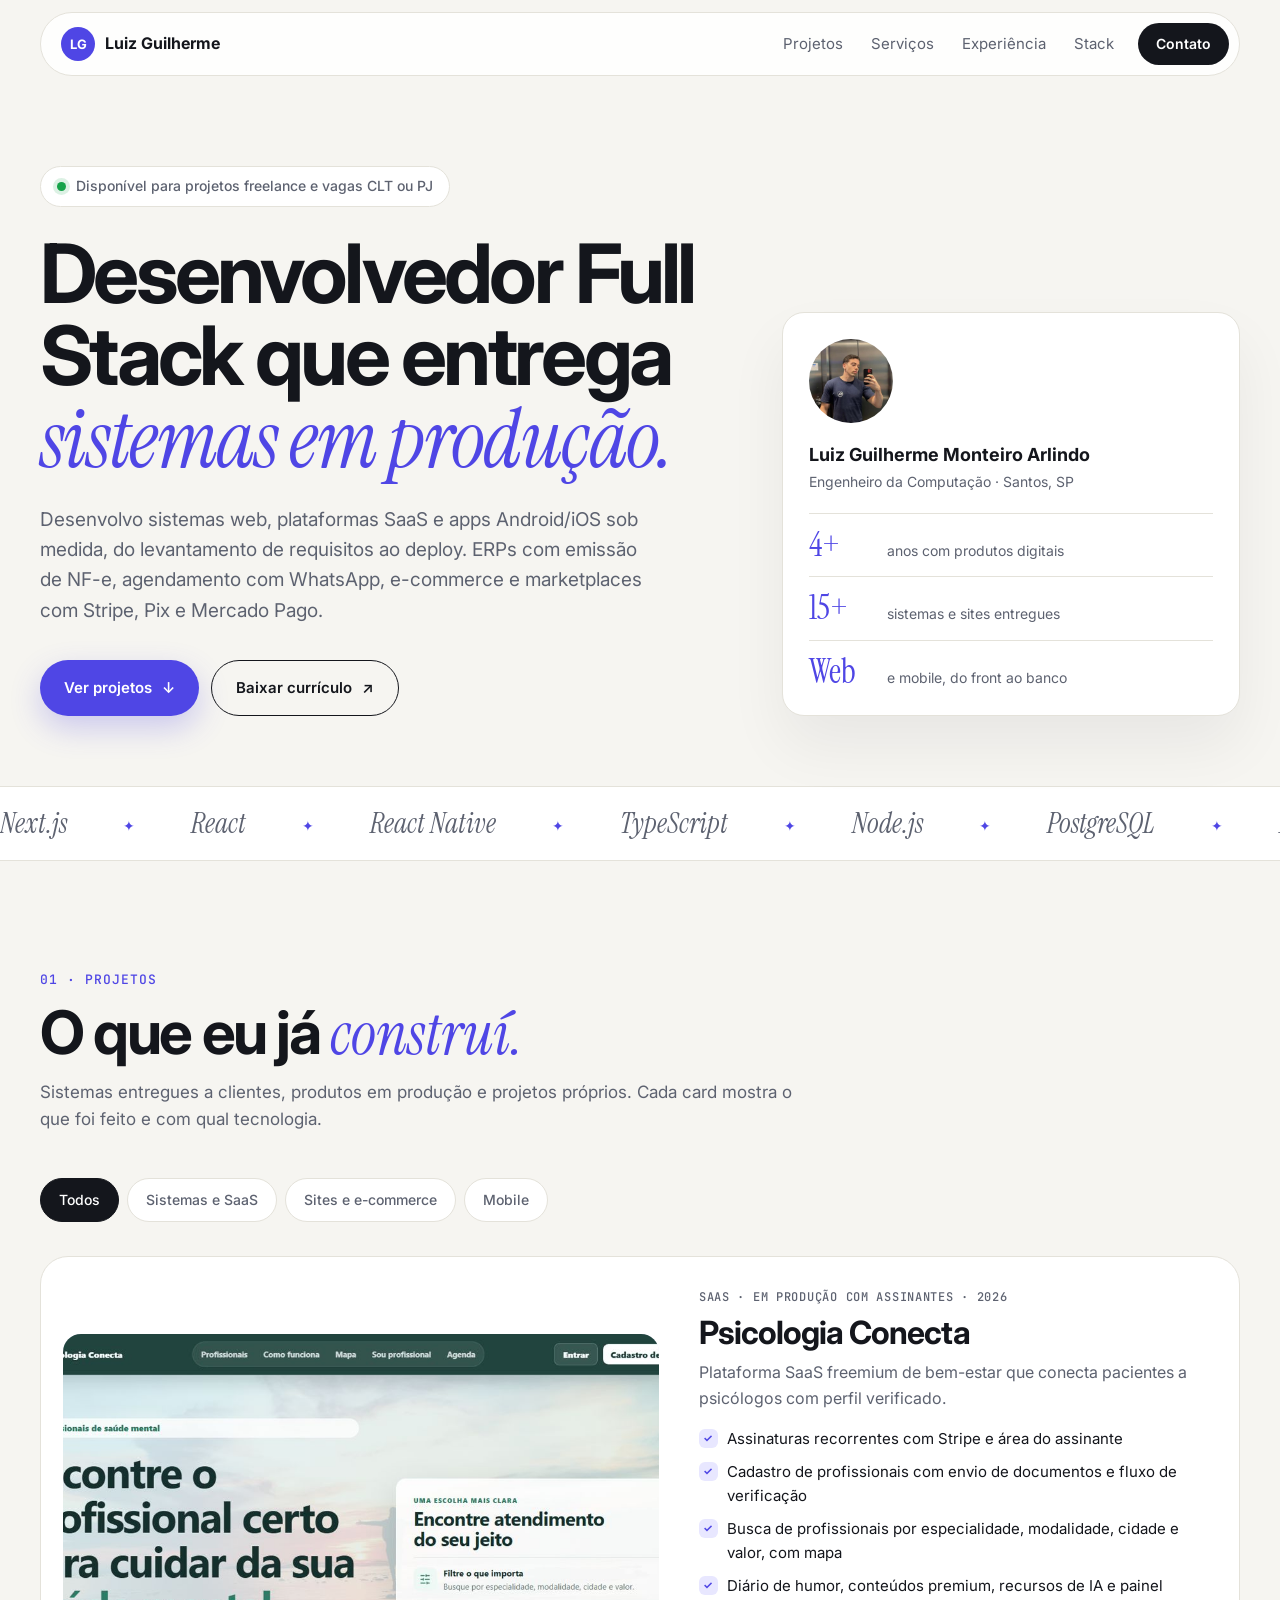
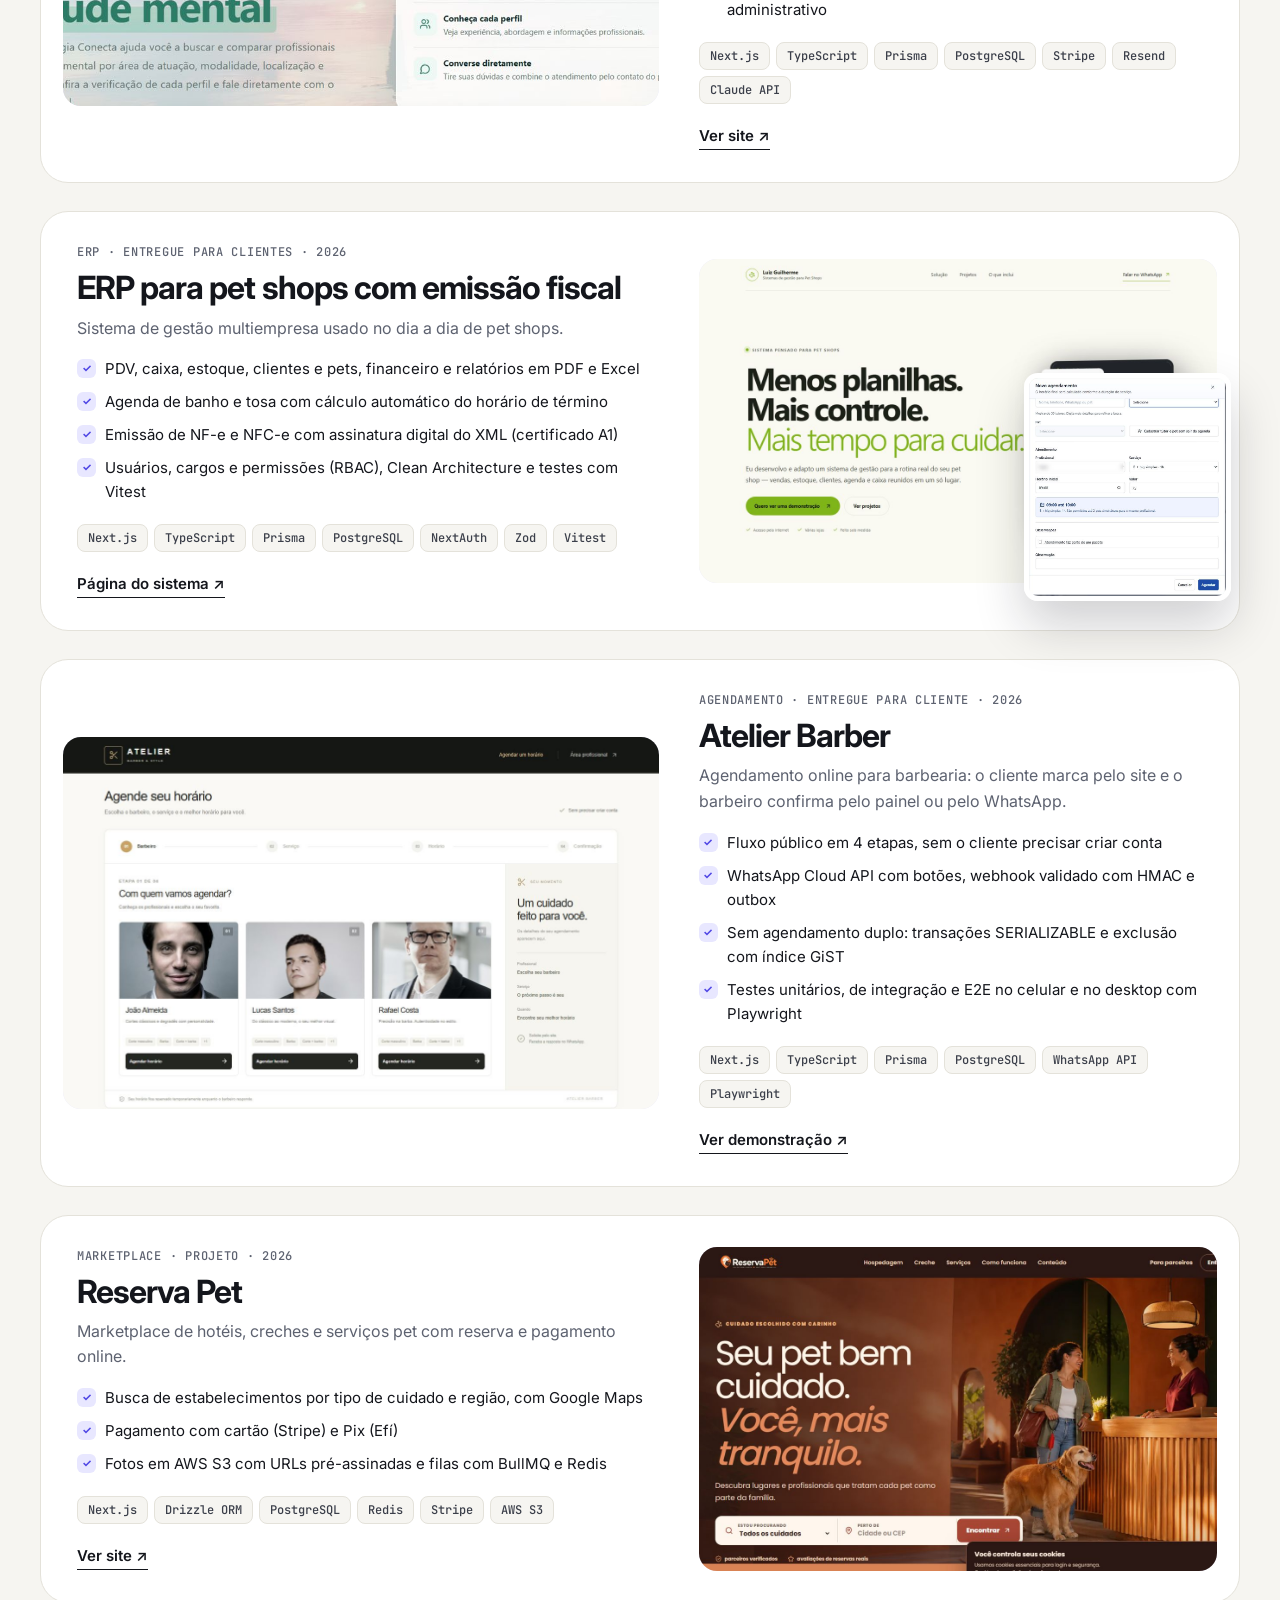
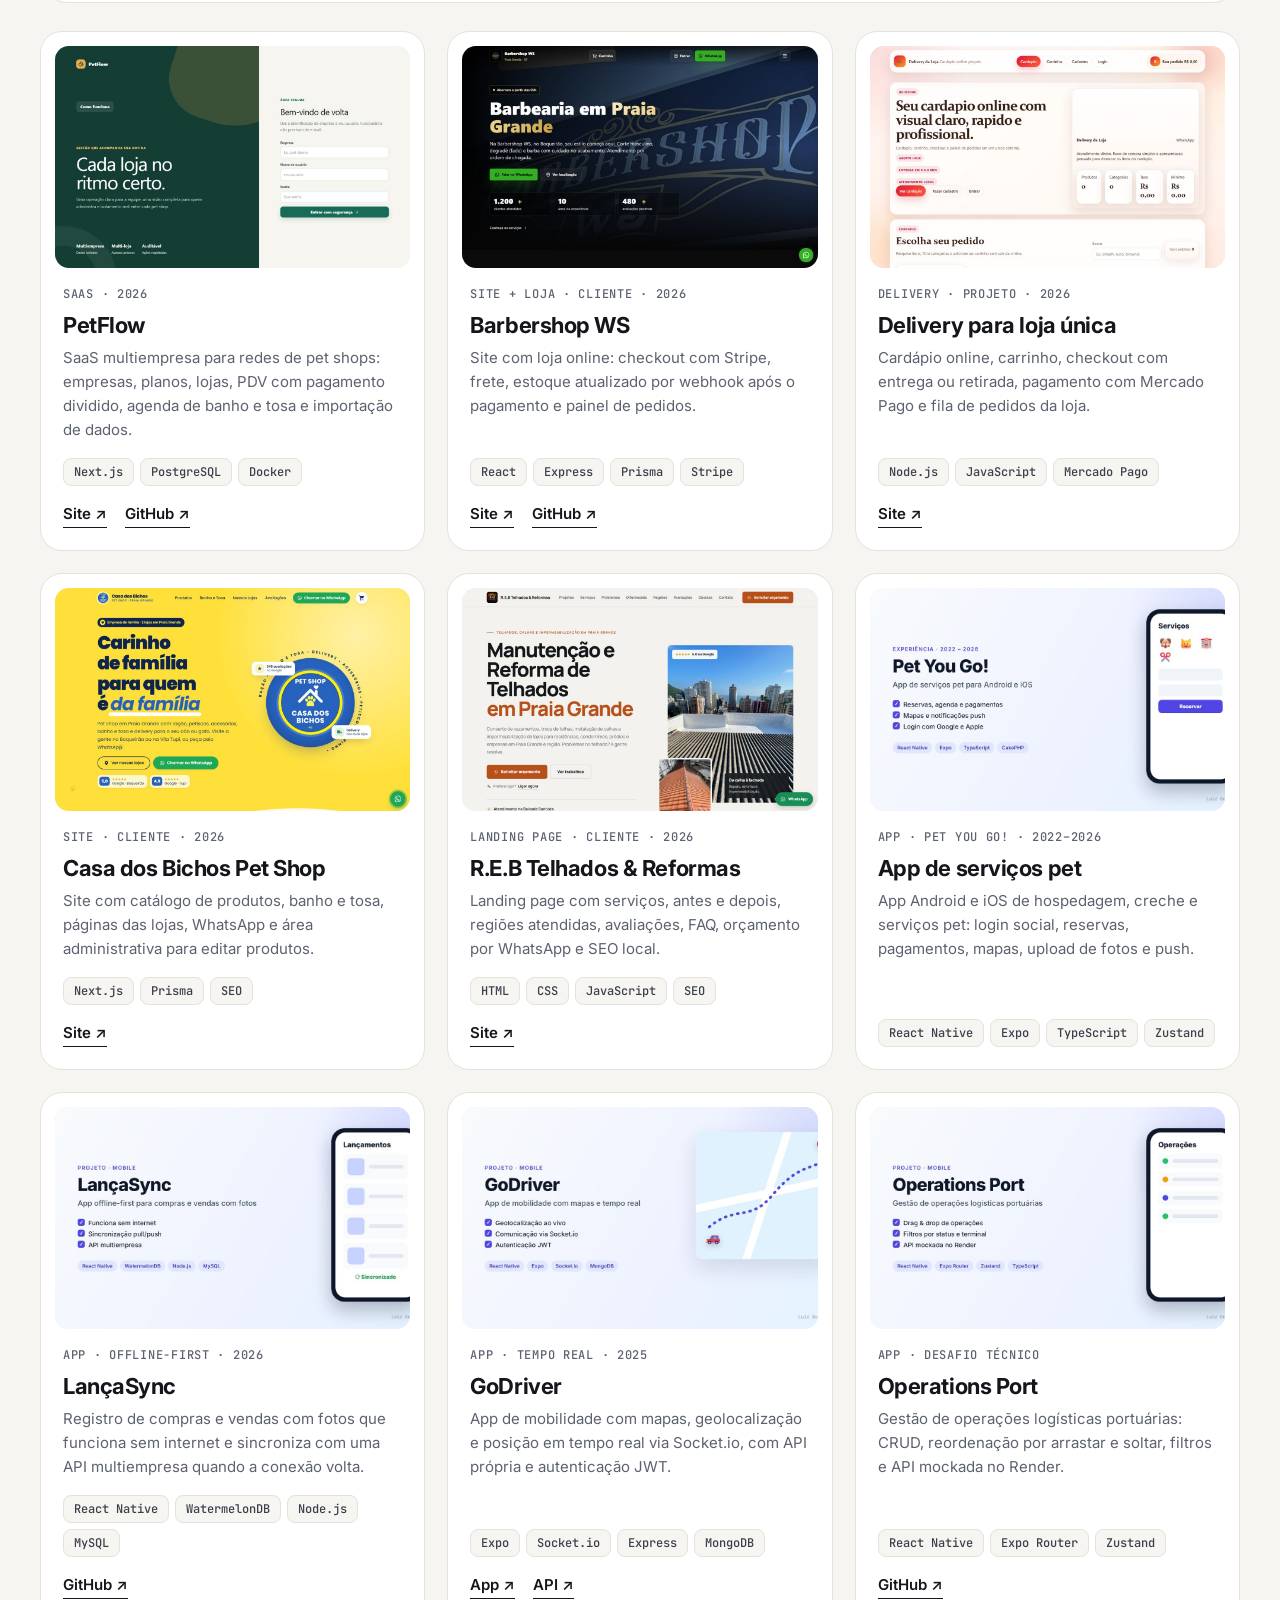
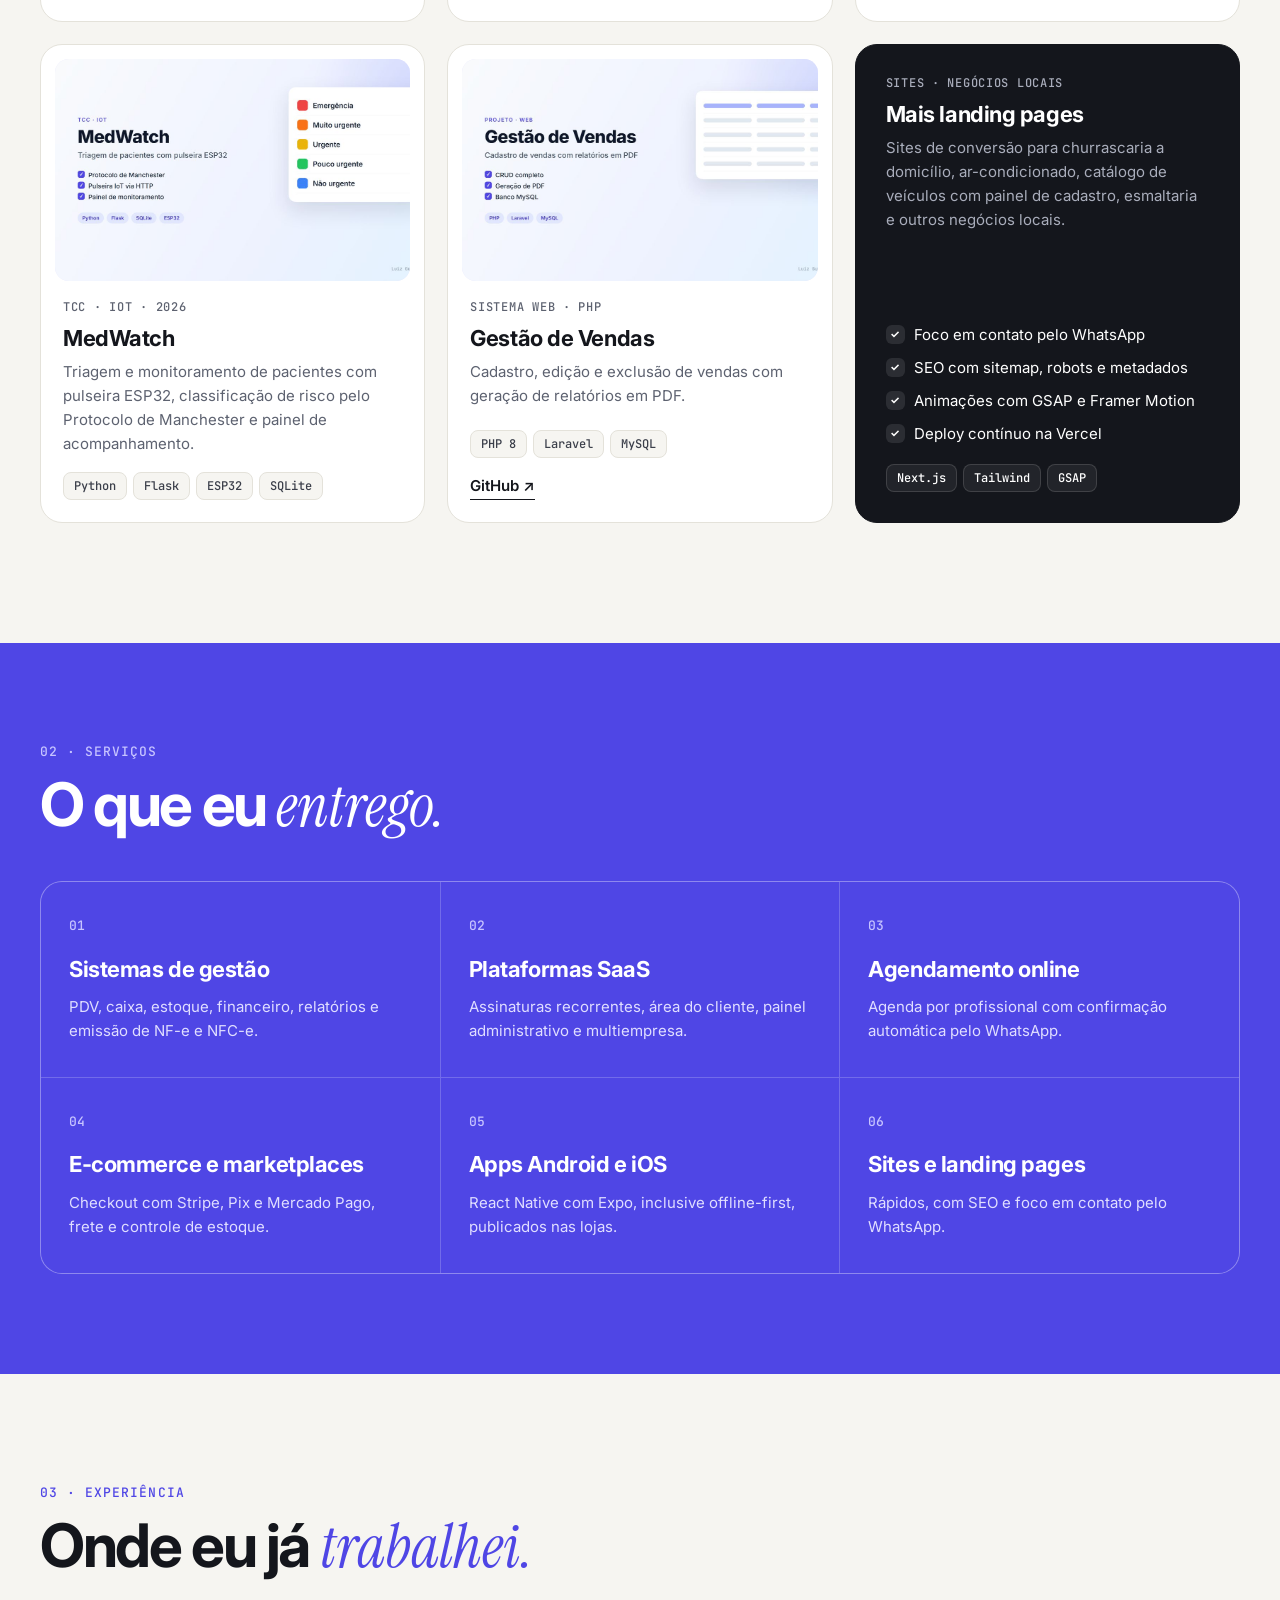
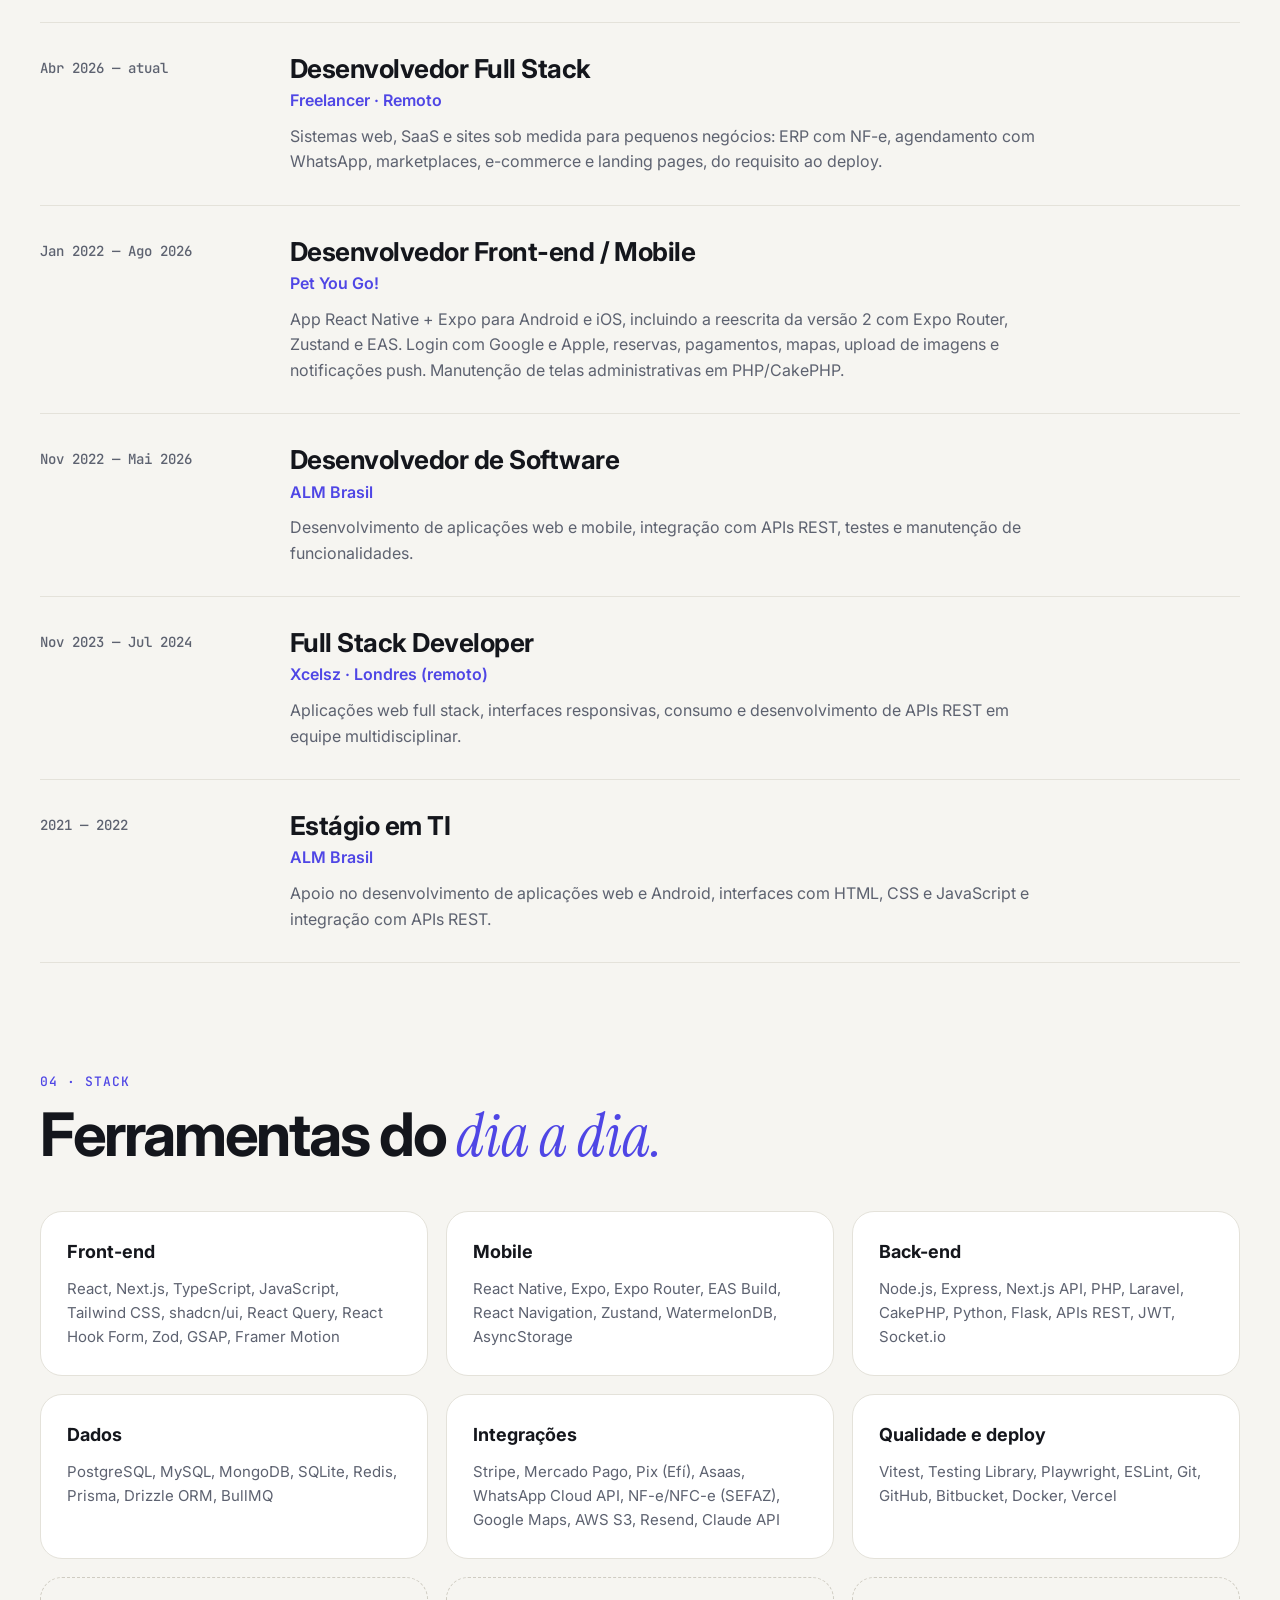
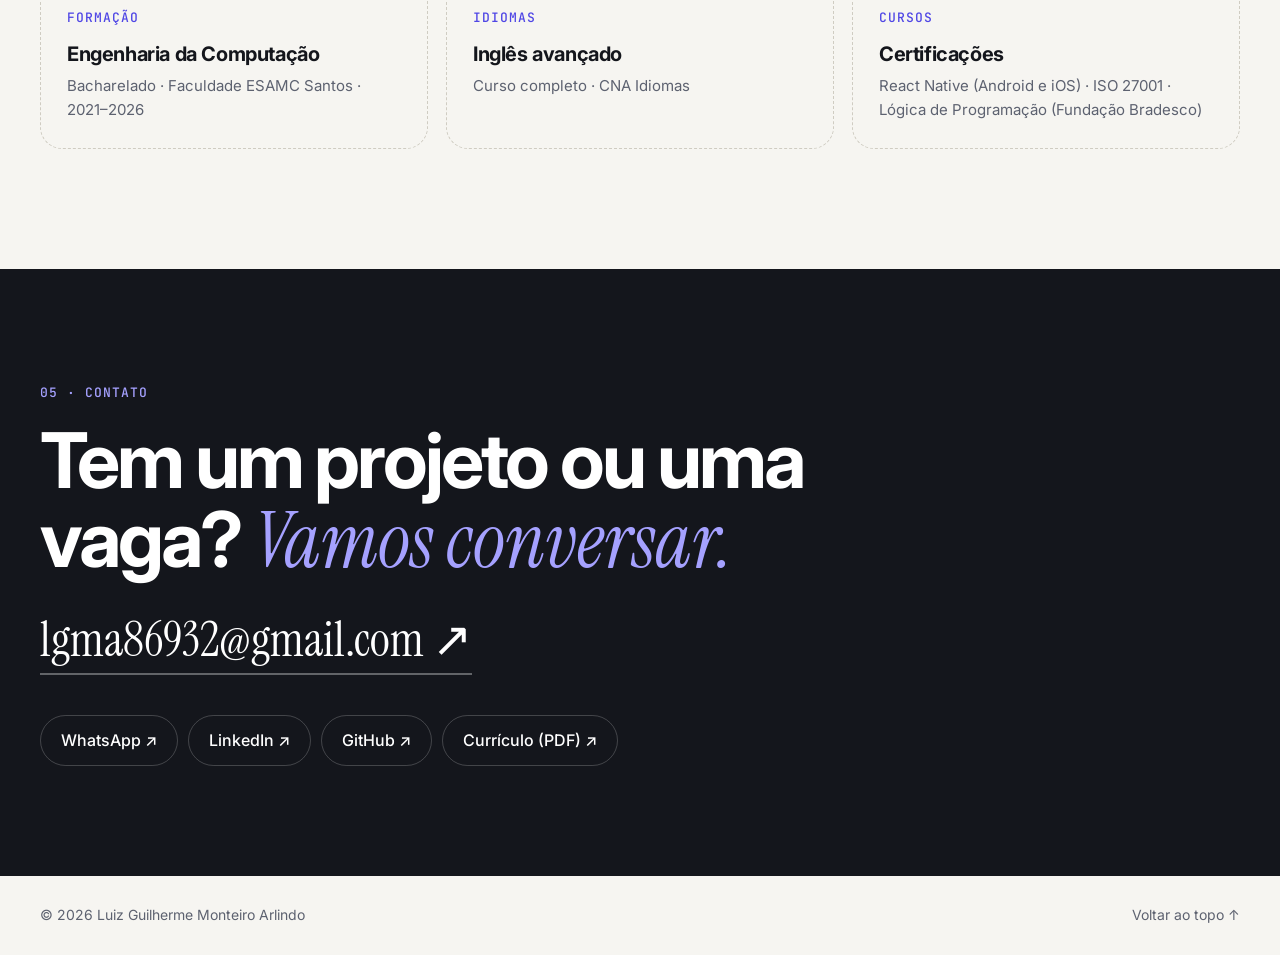
==== commit 174e5485: "Redesenha o portfólio e adiciona todos os projetos Novo visual claro, cards com prints reais e filtr" ====
--- a/index.html
+++ b/index.html
@@ -3,260 +3,358 @@
   <head>
     <meta charset="UTF-8" />
     <meta name="viewport" content="width=device-width, initial-scale=1.0" />
-    <meta name="description" content="Portfólio de Luiz Guilherme Monteiro Arlindo, desenvolvedor React Native, Front-end e Full Stack em Santos, SP." />
-    <meta name="theme-color" content="#0b0d12" />
-    <meta property="og:title" content="Luiz Guilherme | Desenvolvedor de produtos digitais" />
-    <meta property="og:description" content="Apps mobile, experiências web e sistemas que conectam produto, tecnologia e pessoas." />
+    <meta name="description" content="Portfólio de Luiz Guilherme Monteiro Arlindo, desenvolvedor Full Stack em Santos, SP. Sistemas web, SaaS, ERPs com NF-e, agendamento com WhatsApp, e-commerce e apps React Native." />
+    <meta name="theme-color" content="#f6f5f1" />
+    <meta property="og:title" content="Luiz Guilherme | Desenvolvedor Full Stack" />
+    <meta property="og:description" content="Sistemas web, SaaS e apps sob medida: do requisito ao deploy. React, Next.js, React Native, Node.js e PostgreSQL." />
     <meta property="og:type" content="website" />
-    <title>Luiz Guilherme | Desenvolvedor de produtos digitais</title>
+    <meta property="og:image" content="assets/projetos/erp-petshop.jpg" />
+    <title>Luiz Guilherme | Desenvolvedor Full Stack</title>
     <link rel="icon" href="assets/luiz-guilherme.jpg" />
+    <link rel="preconnect" href="https://fonts.googleapis.com" />
+    <link rel="preconnect" href="https://fonts.gstatic.com" crossorigin />
+    <link href="https://fonts.googleapis.com/css2?family=Inter:wght@400;500;600;700;800&family=Instrument+Serif:ital@0;1&family=JetBrains+Mono:wght@500&display=swap" rel="stylesheet" />
     <link rel="stylesheet" href="styles.css" />
     <script src="script.js" defer></script>
   </head>
   <body>
     <a class="skip-link" href="#conteudo">Pular para o conteúdo</a>
-    <div class="noise" aria-hidden="true"></div>
-
-    <header class="site-header" id="topo">
-      <a class="brand" href="#topo" aria-label="Ir ao início">
-        <span class="brand-mark">LG</span>
-        <span class="brand-text">Luiz Guilherme</span>
-      </a>
-      <nav class="desktop-nav" aria-label="Navegação principal">
+
+    <header class="topbar" id="topo">
+      <a class="brand" href="#topo" aria-label="Ir ao início"><span>LG</span> Luiz Guilherme</a>
+      <nav class="nav" aria-label="Navegação principal">
         <a href="#projetos">Projetos</a>
-        <a href="#sobre">Sobre</a>
+        <a href="#servicos">Serviços</a>
         <a href="#experiencia">Experiência</a>
+        <a href="#stack">Stack</a>
       </nav>
-      <a class="header-cta" href="#contato">Vamos conversar <span aria-hidden="true">↗</span></a>
-      <button class="menu-toggle" type="button" aria-label="Abrir menu" aria-expanded="false">
-        <span></span><span></span>
-      </button>
+      <a class="btn btn-dark btn-sm" href="#contato">Contato</a>
+      <button class="menu-toggle" type="button" aria-label="Abrir menu" aria-expanded="false"><span></span><span></span></button>
     </header>
 
     <nav class="mobile-nav" aria-label="Navegação mobile">
       <a href="#projetos">Projetos</a>
-      <a href="#sobre">Sobre</a>
+      <a href="#servicos">Serviços</a>
       <a href="#experiencia">Experiência</a>
+      <a href="#stack">Stack</a>
       <a href="#contato">Contato</a>
     </nav>
 
     <main id="conteudo">
-      <section class="hero section-shell" aria-labelledby="hero-title">
-        <div class="hero-copy reveal">
-          <div class="eyebrow"><span class="status-dot"></span> Disponível para novos desafios</div>
-          <h1 id="hero-title">Eu transformo ideias em <em>produtos digitais.</em></h1>
-          <p class="hero-lead">Desenvolvedor React Native, Front-end e Full Stack criando experiências mobile e web que funcionam de verdade — do primeiro toque à integração com o back-end.</p>
-          <div class="hero-actions">
-            <a class="button button-primary" href="#projetos">Ver projetos <span aria-hidden="true">↓</span></a>
-            <a class="button button-ghost" href="assets/Luiz-Guilherme-Monteiro-Arlindo-CV.pdf" download>Baixar currículo <span aria-hidden="true">↗</span></a>
-          </div>
-        </div>
-
-        <div class="hero-visual reveal" data-delay="1">
-          <div class="portrait-frame">
-            <div class="portrait-orbit orbit-one"></div>
-            <div class="portrait-orbit orbit-two"></div>
-            <img src="assets/luiz-guilherme.jpg" alt="Luiz Guilherme Monteiro Arlindo" />
-            <span class="portrait-label label-code">&lt;/&gt;</span>
-            <span class="portrait-label label-rn">RN</span>
-          </div>
-          <div class="location-card">
-            <span class="location-icon" aria-hidden="true">⌖</span>
-            <span><strong>Santos, SP</strong><small>Brasil · GMT-3</small></span>
-          </div>
-        </div>
-
-        <div class="hero-metrics reveal" data-delay="2" aria-label="Resumo profissional">
-          <div><strong>4+</strong><span>anos criando<br />produtos digitais</span></div>
-          <div><strong>18</strong><span>repositórios<br />públicos</span></div>
-          <div><strong>iOS<br />Android</strong><span>experiência<br />multiplataforma</span></div>
-        </div>
-      </section>
-
-      <section class="marquee" aria-label="Tecnologias">
-        <div class="marquee-track">
-          <span>React Native</span><i></i><span>TypeScript</span><i></i><span>React</span><i></i><span>Node.js</span><i></i><span>Expo</span><i></i><span>APIs REST</span><i></i><span>React Native</span><i></i><span>TypeScript</span><i></i><span>React</span><i></i><span>Node.js</span><i></i><span>Expo</span><i></i><span>APIs REST</span>
-        </div>
-      </section>
-
-      <section class="projects section-shell" id="projetos" aria-labelledby="projects-title">
-        <div class="section-heading reveal">
+      <section class="hero wrap">
+        <div class="hero-text reveal">
+          <p class="pill"><i class="dot"></i> Disponível para projetos freelance e vagas CLT ou PJ</p>
+          <h1>Desenvolvedor Full Stack que entrega <em>sistemas em produção.</em></h1>
+          <p class="lead">Desenvolvo sistemas web, plataformas SaaS e apps Android/iOS sob medida, do levantamento de requisitos ao deploy. ERPs com emissão de NF-e, agendamento com WhatsApp, e-commerce e marketplaces com Stripe, Pix e Mercado Pago.</p>
+          <div class="actions">
+            <a class="btn btn-accent" href="#projetos">Ver projetos <span aria-hidden="true">↓</span></a>
+            <a class="btn btn-line" href="assets/Luiz-Guilherme-Monteiro-Arlindo-CV.pdf" download>Baixar currículo <span aria-hidden="true">↗</span></a>
+          </div>
+        </div>
+        <aside class="hero-card reveal" data-delay="1">
+          <img src="assets/luiz-guilherme.jpg" alt="Luiz Guilherme Monteiro Arlindo" width="120" height="120" />
           <div>
-            <span class="section-index">01 / Projetos selecionados</span>
-            <h2 id="projects-title">Trabalho que<br /><em>gera movimento.</em></h2>
-          </div>
-          <p>Uma seleção de aplicativos e experiências web que mostram como penso produto, interface e engenharia.</p>
-        </div>
-
-        <article class="project-card project-featured reveal">
-          <div class="project-art art-sync" aria-hidden="true">
-            <div class="phone phone-main">
-              <div class="phone-bar"></div>
-              <div class="app-head"><b>LS</b><span>LançaSync</span><i></i></div>
-              <p>Olá, Luiz</p>
-              <strong>Seus lançamentos</strong>
-              <div class="sync-status"><span>✓</span> Tudo sincronizado</div>
-              <div class="entry"><i class="entry-in">↗</i><span><b>Venda registrada</b><small>Hoje, 14:32</small></span><strong>R$ 450</strong></div>
-              <div class="entry"><i class="entry-out">↙</i><span><b>Compra registrada</b><small>Ontem, 09:10</small></span><strong>R$ 120</strong></div>
-              <div class="phone-tabs"><i></i><i></i><i></i></div>
-            </div>
-            <div class="sync-badge"><span>↻</span><b>Offline first</b><small>Sincroniza quando voltar</small></div>
-          </div>
-          <div class="project-info">
-            <div class="project-number">01</div>
-            <div>
-              <span class="project-type">Mobile · Full Stack · 2026</span>
-              <h3>LançaSync</h3>
-              <p>Aplicativo para registrar compras e vendas com fotos, mesmo sem internet. Os dados ficam no dispositivo e sincronizam com uma API multiempresa quando a conexão retorna.</p>
-              <ul class="tags" aria-label="Tecnologias do projeto">
-                <li>React Native</li><li>TypeScript</li><li>WatermelonDB</li><li>Node.js</li><li>MySQL</li>
+            <strong>Luiz Guilherme Monteiro Arlindo</strong>
+            <span>Engenheiro da Computação · Santos, SP</span>
+          </div>
+          <ul class="hero-facts">
+            <li><b>4+</b><span>anos com produtos digitais</span></li>
+            <li><b>15+</b><span>sistemas e sites entregues</span></li>
+            <li><b>Web</b><span>e mobile, do front ao banco</span></li>
+          </ul>
+        </aside>
+      </section>
+
+      <div class="ticker" aria-hidden="true">
+        <div class="ticker-track">
+          <span>Next.js</span><span>React</span><span>React Native</span><span>TypeScript</span><span>Node.js</span><span>PostgreSQL</span><span>Prisma</span><span>Stripe</span><span>WhatsApp API</span><span>NF-e</span>
+          <span>Next.js</span><span>React</span><span>React Native</span><span>TypeScript</span><span>Node.js</span><span>PostgreSQL</span><span>Prisma</span><span>Stripe</span><span>WhatsApp API</span><span>NF-e</span>
+        </div>
+      </div>
+
+      <section class="wrap section" id="projetos" aria-labelledby="projetos-titulo">
+        <div class="section-head reveal">
+          <span class="kicker">01 · Projetos</span>
+          <h2 id="projetos-titulo">O que eu já <em>construí.</em></h2>
+          <p>Sistemas entregues a clientes, produtos em produção e projetos próprios. Cada card mostra o que foi feito e com qual tecnologia.</p>
+        </div>
+
+        <div class="filters reveal" role="tablist" aria-label="Filtrar projetos">
+          <button class="active" data-filter="todos" type="button">Todos</button>
+          <button data-filter="sistemas" type="button">Sistemas e SaaS</button>
+          <button data-filter="sites" type="button">Sites e e-commerce</button>
+          <button data-filter="mobile" type="button">Mobile</button>
+        </div>
+
+        <div class="featured">
+          <article class="case reveal" data-cat="sistemas">
+            <a class="case-media" href="https://www.psicologiaconectada.website" target="_blank" rel="noreferrer"><img src="assets/projetos/psicologia.jpg" alt="Página inicial da Psicologia Conecta" loading="lazy" /></a>
+            <div class="case-body">
+              <span class="meta">SaaS · Em produção com assinantes · 2026</span>
+              <h3>Psicologia Conecta</h3>
+              <p>Plataforma SaaS freemium de bem-estar que conecta pacientes a psicólogos com perfil verificado.</p>
+              <ul class="checks">
+                <li>Assinaturas recorrentes com Stripe e área do assinante</li>
+                <li>Cadastro de profissionais com envio de documentos e fluxo de verificação</li>
+                <li>Busca de profissionais por especialidade, modalidade, cidade e valor, com mapa</li>
+                <li>Diário de humor, conteúdos premium, recursos de IA e painel administrativo</li>
               </ul>
-              <a class="text-link" href="https://github.com/lgma1302sfcpo/Lan-aSync" target="_blank" rel="noreferrer">Ver código no GitHub <span aria-hidden="true">↗</span></a>
-            </div>
-          </div>
-        </article>
-
-        <div class="project-grid">
-          <article class="project-card reveal">
-            <div class="project-art art-barber" aria-hidden="true">
-              <div class="barber-page">
-                <div class="barber-nav"><b>WS</b><i></i><i></i><button>Agendar</button></div>
-                <p>ESTILO. PRECISÃO. ATITUDE.</p>
-                <strong>Seu visual,<br />sua assinatura.</strong>
-                <span>Barbearia e produtos profissionais.</span>
-                <button>Conhecer serviços</button>
-              </div>
-              <div class="checkout-pill"><span>✓</span> Pagamento seguro</div>
-            </div>
-            <div class="project-info compact">
-              <span class="project-type">Web · E-commerce · 2026</span>
-              <h3>Barbershop WS</h3>
-              <p>E-commerce completo com painel administrativo, estoque, frete e pagamentos via Stripe.</p>
-              <ul class="tags"><li>React</li><li>Express</li><li>PostgreSQL</li><li>Stripe</li></ul>
-              <div class="project-links">
-                <a class="text-link" href="https://barbeariaws.vercel.app" target="_blank" rel="noreferrer">Visitar site ↗</a>
-                <a class="text-link subtle" href="https://github.com/lgma1302sfcpo/barbeariaws" target="_blank" rel="noreferrer">GitHub ↗</a>
-              </div>
-            </div>
-          </article>
-
-          <article class="project-card reveal" data-delay="1">
-            <div class="project-art art-driver" aria-hidden="true">
-              <div class="map-grid"></div>
-              <div class="route route-a"></div><div class="route route-b"></div>
-              <div class="map-pin pin-a"><i></i></div><div class="map-pin pin-b"><i></i></div>
-              <div class="driver-phone">
-                <div class="mini-map"><span></span><i></i></div>
-                <b>Motorista a caminho</b><small>Chegada em 4 minutos</small>
-                <div class="driver-row"><i></i><span><b>Carlos</b><small>4.9 ★</small></span><strong>ABC-1D23</strong></div>
-              </div>
-            </div>
-            <div class="project-info compact">
-              <span class="project-type">Mobile · Tempo real · 2025</span>
-              <h3>GoDriver</h3>
-              <p>Ecossistema mobile de mobilidade com mapas, localização e atualizações em tempo real.</p>
-              <ul class="tags"><li>Expo</li><li>Maps</li><li>Socket.io</li><li>MongoDB</li></ul>
-              <div class="project-links">
-                <a class="text-link" href="https://github.com/lgma1302sfcpo/godriver-app" target="_blank" rel="noreferrer">App no GitHub ↗</a>
-                <a class="text-link subtle" href="https://github.com/lgma1302sfcpo/godriver-server" target="_blank" rel="noreferrer">API ↗</a>
-              </div>
-            </div>
-          </article>
-        </div>
-
-        <article class="project-card project-horizontal reveal">
-          <div class="project-info">
-            <div class="project-number">04</div>
-            <div>
-              <span class="project-type">Produto real · Mobile + Web</span>
-              <h3>PetYouGo</h3>
-              <p>Plataforma de serviços pet que conecta tutores a hotéis, creches e prestadores. Atuei em jornadas de cadastro, reservas, agenda, pagamentos e telas administrativas.</p>
-              <ul class="tags"><li>React Native</li><li>TypeScript</li><li>APIs REST</li><li>Pagamentos</li><li>CakePHP</li></ul>
-              <a class="text-link" href="https://www.linkedin.com/in/luiz-guilherme-monteiro-arlindo-b0824b215/" target="_blank" rel="noreferrer">Ver projeto no LinkedIn <span aria-hidden="true">↗</span></a>
-            </div>
-          </div>
-          <div class="project-art art-pet" aria-hidden="true">
-            <div class="pet-blob blob-one"></div><div class="pet-blob blob-two"></div>
-            <div class="pet-card pet-search"><span>⌕</span><b>Encontre o cuidado ideal</b><small>Hotéis · Creches · Banho e tosa</small></div>
-            <div class="pet-card pet-booking"><span>✓</span><div><b>Reserva confirmada</b><small>Thor · 14 a 16 de agosto</small></div></div>
-            <div class="paw"><i></i><i></i><i></i><i></i><b></b></div>
-          </div>
-        </article>
-      </section>
-
-      <section class="about section-shell" id="sobre" aria-labelledby="about-title">
-        <div class="about-intro reveal">
-          <span class="section-index">02 / Sobre mim</span>
-          <h2 id="about-title">Produto bom nasce quando <em>código e contexto</em> trabalham juntos.</h2>
-        </div>
-        <div class="about-grid">
-          <div class="about-copy reveal">
-            <p class="large-copy">Sou desenvolvedor e bacharel em Engenharia da Computação. Gosto de entender o problema por inteiro, criar interfaces claras e conectar cada detalhe a uma solução confiável.</p>
-            <p>Nos últimos anos, trabalhei com fluxos de autenticação, reservas, pagamentos, mapas, uploads, notificações e dados estruturados. Essa visão ponta a ponta me ajuda a conversar com produto, design e back-end sem perder o foco no usuário.</p>
-            <a class="text-link" href="mailto:lgma86932@gmail.com">Fale comigo por e-mail <span aria-hidden="true">↗</span></a>
-          </div>
-          <div class="principles reveal" data-delay="1">
-            <div><span>01</span><p><strong>Clareza antes de complexidade</strong><small>Soluções simples de usar e fáceis de manter.</small></p></div>
-            <div><span>02</span><p><strong>Qualidade em cada entrega</strong><small>Teste, consistência e atenção aos detalhes.</small></p></div>
-            <div><span>03</span><p><strong>Evolução contínua</strong><small>Curiosidade para aprender e melhorar o produto.</small></p></div>
-          </div>
-        </div>
-      </section>
-
-      <section class="stack section-shell" aria-labelledby="stack-title">
-        <div class="section-heading reveal">
-          <div><span class="section-index">03 / Ferramentas</span><h2 id="stack-title">Da interface<br /><em>à infraestrutura.</em></h2></div>
-          <p>Uma base técnica versátil para desenvolver, integrar, testar e publicar produtos digitais.</p>
-        </div>
-        <div class="stack-grid reveal">
-          <article><span class="stack-icon">M</span><h3>Mobile</h3><p>React Native, Expo, Expo Router, React Navigation, EAS Build, AsyncStorage</p></article>
-          <article><span class="stack-icon">F</span><h3>Front-end</h3><p>React, Next.js, Vite, TypeScript, JavaScript, HTML, CSS, responsividade</p></article>
-          <article><span class="stack-icon">B</span><h3>Back-end & dados</h3><p>Node.js, Express, PHP, APIs REST, JWT, MySQL, PostgreSQL, MongoDB, Firebase</p></article>
-          <article><span class="stack-icon">W</span><h3>Workflow</h3><p>Git, Bitbucket, Postman, Figma, testes manuais, debugging e publicação</p></article>
-        </div>
-      </section>
-
-      <section class="experience section-shell" id="experiencia" aria-labelledby="experience-title">
-        <div class="experience-header reveal">
-          <span class="section-index">04 / Experiência</span>
-          <h2 id="experience-title">Caminho<br /><em>profissional.</em></h2>
-        </div>
-        <div class="timeline">
-          <article class="timeline-item reveal">
-            <div class="timeline-date">Ago 2021 — Atual</div>
-            <div class="timeline-dot"></div>
-            <div><span>PetYouGo</span><h3>Desenvolvedor Front-end / Mobile</h3><p>Desenvolvimento de aplicativos Android e iOS, componentes reutilizáveis e fluxos conectados a APIs. Implementação de geolocalização, mapas, upload de imagens, notificações e pagamentos.</p></div>
-          </article>
-          <article class="timeline-item reveal">
-            <div class="timeline-date">Nov 2023 — Jul 2024</div>
-            <div class="timeline-dot"></div>
-            <div><span>Xcelsz</span><h3>Full Stack Developer</h3><p>Aplicações web responsivas, integração entre front-end e back-end, APIs REST, manutenção de funcionalidades e correção de bugs em equipe multidisciplinar.</p></div>
-          </article>
-          <article class="timeline-item reveal">
-            <div class="timeline-date">2021 — 2026</div>
-            <div class="timeline-dot"></div>
-            <div><span>ESAMC Santos</span><h3>Bacharelado em Engenharia da Computação</h3><p>Formação concluída, combinando fundamentos de engenharia, software, dados e resolução estruturada de problemas.</p></div>
-          </article>
-        </div>
-      </section>
-
-      <section class="contact section-shell" id="contato" aria-labelledby="contact-title">
-        <div class="contact-orbit" aria-hidden="true"></div>
-        <span class="section-index reveal">05 / Contato</span>
-        <h2 id="contact-title" class="reveal">Tem uma ideia<br />em mente? <em>Vamos criar.</em></h2>
-        <p class="reveal">Estou aberto a oportunidades em React Native, Front-end e Full Stack, além de projetos freelancer.</p>
-        <a class="contact-email reveal" href="mailto:lgma86932@gmail.com">lgma86932@gmail.com <span aria-hidden="true">↗</span></a>
-        <div class="contact-links reveal">
-          <a href="https://github.com/lgma1302sfcpo" target="_blank" rel="noreferrer">GitHub ↗</a>
-          <a href="https://www.linkedin.com/in/luiz-guilherme-monteiro-arlindo-b0824b215/" target="_blank" rel="noreferrer">LinkedIn ↗</a>
-          <a href="https://wa.me/5513997688584" target="_blank" rel="noreferrer">WhatsApp ↗</a>
+              <ul class="tags"><li>Next.js</li><li>TypeScript</li><li>Prisma</li><li>PostgreSQL</li><li>Stripe</li><li>Resend</li><li>Claude API</li></ul>
+              <div class="links"><a href="https://www.psicologiaconectada.website" target="_blank" rel="noreferrer">Ver site ↗</a></div>
+            </div>
+          </article>
+
+          <article class="case reveal" data-cat="sistemas">
+            <div class="case-media duo">
+              <img src="assets/projetos/erp-petshop.jpg" alt="Página do sistema de gestão para pet shops" loading="lazy" />
+              <img class="float" src="assets/projetos/erp-agenda.jpg" alt="Tela de novo agendamento de banho e tosa no ERP" loading="lazy" />
+            </div>
+            <div class="case-body">
+              <span class="meta">ERP · Entregue para clientes · 2026</span>
+              <h3>ERP para pet shops com emissão fiscal</h3>
+              <p>Sistema de gestão multiempresa usado no dia a dia de pet shops.</p>
+              <ul class="checks">
+                <li>PDV, caixa, estoque, clientes e pets, financeiro e relatórios em PDF e Excel</li>
+                <li>Agenda de banho e tosa com cálculo automático do horário de término</li>
+                <li>Emissão de NF-e e NFC-e com assinatura digital do XML (certificado A1)</li>
+                <li>Usuários, cargos e permissões (RBAC), Clean Architecture e testes com Vitest</li>
+              </ul>
+              <ul class="tags"><li>Next.js</li><li>TypeScript</li><li>Prisma</li><li>PostgreSQL</li><li>NextAuth</li><li>Zod</li><li>Vitest</li></ul>
+              <div class="links"><a href="https://sellpetshop.vercel.app" target="_blank" rel="noreferrer">Página do sistema ↗</a></div>
+            </div>
+          </article>
+
+          <article class="case reveal" data-cat="sistemas">
+            <a class="case-media" href="https://barbearia-agendamento-lovat.vercel.app" target="_blank" rel="noreferrer"><img src="assets/projetos/atelier-barber.jpg" alt="Tela de agendamento online da Atelier Barber" loading="lazy" /></a>
+            <div class="case-body">
+              <span class="meta">Agendamento · Entregue para cliente · 2026</span>
+              <h3>Atelier Barber</h3>
+              <p>Agendamento online para barbearia: o cliente marca pelo site e o barbeiro confirma pelo painel ou pelo WhatsApp.</p>
+              <ul class="checks">
+                <li>Fluxo público em 4 etapas, sem o cliente precisar criar conta</li>
+                <li>WhatsApp Cloud API com botões, webhook validado com HMAC e outbox</li>
+                <li>Sem agendamento duplo: transações SERIALIZABLE e exclusão com índice GiST</li>
+                <li>Testes unitários, de integração e E2E no celular e no desktop com Playwright</li>
+              </ul>
+              <ul class="tags"><li>Next.js</li><li>TypeScript</li><li>Prisma</li><li>PostgreSQL</li><li>WhatsApp API</li><li>Playwright</li></ul>
+              <div class="links"><a href="https://barbearia-agendamento-lovat.vercel.app" target="_blank" rel="noreferrer">Ver demonstração ↗</a></div>
+            </div>
+          </article>
+
+          <article class="case reveal" data-cat="sistemas">
+            <a class="case-media" href="https://reserva-pet.vercel.app" target="_blank" rel="noreferrer"><img src="assets/projetos/reserva-pet.jpg" alt="Página inicial do marketplace Reserva Pet" loading="lazy" /></a>
+            <div class="case-body">
+              <span class="meta">Marketplace · Projeto · 2026</span>
+              <h3>Reserva Pet</h3>
+              <p>Marketplace de hotéis, creches e serviços pet com reserva e pagamento online.</p>
+              <ul class="checks">
+                <li>Busca de estabelecimentos por tipo de cuidado e região, com Google Maps</li>
+                <li>Pagamento com cartão (Stripe) e Pix (Efí)</li>
+                <li>Fotos em AWS S3 com URLs pré-assinadas e filas com BullMQ e Redis</li>
+              </ul>
+              <ul class="tags"><li>Next.js</li><li>Drizzle ORM</li><li>PostgreSQL</li><li>Redis</li><li>Stripe</li><li>AWS S3</li></ul>
+              <div class="links"><a href="https://reserva-pet.vercel.app" target="_blank" rel="noreferrer">Ver site ↗</a></div>
+            </div>
+          </article>
+        </div>
+
+        <div class="grid">
+          <article class="card reveal" data-cat="sistemas">
+            <a class="card-media" href="https://petflow-saas.vercel.app" target="_blank" rel="noreferrer"><img src="assets/projetos/petflow.jpg" alt="Tela de login do PetFlow" loading="lazy" /></a>
+            <span class="meta">SaaS · 2026</span>
+            <h3>PetFlow</h3>
+            <p>SaaS multiempresa para redes de pet shops: empresas, planos, lojas, PDV com pagamento dividido, agenda de banho e tosa e importação de dados.</p>
+            <ul class="tags"><li>Next.js</li><li>PostgreSQL</li><li>Docker</li></ul>
+            <div class="links"><a href="https://petflow-saas.vercel.app" target="_blank" rel="noreferrer">Site ↗</a><a href="https://github.com/lgma1302sfcpo/petflow-saas" target="_blank" rel="noreferrer">GitHub ↗</a></div>
+          </article>
+
+          <article class="card reveal" data-cat="sites" data-delay="1">
+            <a class="card-media" href="https://barbeariaws.vercel.app" target="_blank" rel="noreferrer"><img src="assets/projetos/barbershop-ws.jpg" alt="Site da Barbershop WS" loading="lazy" /></a>
+            <span class="meta">Site + loja · Cliente · 2026</span>
+            <h3>Barbershop WS</h3>
+            <p>Site com loja online: checkout com Stripe, frete, estoque atualizado por webhook após o pagamento e painel de pedidos.</p>
+            <ul class="tags"><li>React</li><li>Express</li><li>Prisma</li><li>Stripe</li></ul>
+            <div class="links"><a href="https://barbeariaws.vercel.app" target="_blank" rel="noreferrer">Site ↗</a><a href="https://github.com/lgma1302sfcpo/barbeariaws" target="_blank" rel="noreferrer">GitHub ↗</a></div>
+          </article>
+
+          <article class="card reveal" data-cat="sistemas" data-delay="2">
+            <a class="card-media" href="https://sistema-de-entregas-rho.vercel.app" target="_blank" rel="noreferrer"><img src="assets/projetos/delivery.jpg" alt="Cardápio online do sistema de delivery" loading="lazy" /></a>
+            <span class="meta">Delivery · Projeto · 2026</span>
+            <h3>Delivery para loja única</h3>
+            <p>Cardápio online, carrinho, checkout com entrega ou retirada, pagamento com Mercado Pago e fila de pedidos da loja.</p>
+            <ul class="tags"><li>Node.js</li><li>JavaScript</li><li>Mercado Pago</li></ul>
+            <div class="links"><a href="https://sistema-de-entregas-rho.vercel.app" target="_blank" rel="noreferrer">Site ↗</a></div>
+          </article>
+
+          <article class="card reveal" data-cat="sites">
+            <a class="card-media" href="https://pet-shop-casa-dos-bichos.vercel.app" target="_blank" rel="noreferrer"><img src="assets/projetos/casa-dos-bichos.jpg" alt="Site da Casa dos Bichos Pet Shop" loading="lazy" /></a>
+            <span class="meta">Site · Cliente · 2026</span>
+            <h3>Casa dos Bichos Pet Shop</h3>
+            <p>Site com catálogo de produtos, banho e tosa, páginas das lojas, WhatsApp e área administrativa para editar produtos.</p>
+            <ul class="tags"><li>Next.js</li><li>Prisma</li><li>SEO</li></ul>
+            <div class="links"><a href="https://pet-shop-casa-dos-bichos.vercel.app" target="_blank" rel="noreferrer">Site ↗</a></div>
+          </article>
+
+          <article class="card reveal" data-cat="sites" data-delay="1">
+            <a class="card-media" href="https://landing-telhados.vercel.app" target="_blank" rel="noreferrer"><img src="assets/projetos/telhados.jpg" alt="Landing page da R.E.B Telhados e Reformas" loading="lazy" /></a>
+            <span class="meta">Landing page · Cliente · 2026</span>
+            <h3>R.E.B Telhados &amp; Reformas</h3>
+            <p>Landing page com serviços, antes e depois, regiões atendidas, avaliações, FAQ, orçamento por WhatsApp e SEO local.</p>
+            <ul class="tags"><li>HTML</li><li>CSS</li><li>JavaScript</li><li>SEO</li></ul>
+            <div class="links"><a href="https://landing-telhados.vercel.app" target="_blank" rel="noreferrer">Site ↗</a></div>
+          </article>
+
+          <article class="card reveal" data-cat="mobile" data-delay="2">
+            <div class="card-media"><img src="assets/projetos/petyougo.jpg" alt="Ilustração do app Pet You Go" loading="lazy" /></div>
+            <span class="meta">App · Pet You Go! · 2022–2026</span>
+            <h3>App de serviços pet</h3>
+            <p>App Android e iOS de hospedagem, creche e serviços pet: login social, reservas, pagamentos, mapas, upload de fotos e push.</p>
+            <ul class="tags"><li>React Native</li><li>Expo</li><li>TypeScript</li><li>Zustand</li></ul>
+          </article>
+
+          <article class="card reveal" data-cat="mobile">
+            <div class="card-media"><img src="assets/projetos/lancasync.jpg" alt="Ilustração do app LançaSync" loading="lazy" /></div>
+            <span class="meta">App · Offline-first · 2026</span>
+            <h3>LançaSync</h3>
+            <p>Registro de compras e vendas com fotos que funciona sem internet e sincroniza com uma API multiempresa quando a conexão volta.</p>
+            <ul class="tags"><li>React Native</li><li>WatermelonDB</li><li>Node.js</li><li>MySQL</li></ul>
+            <div class="links"><a href="https://github.com/lgma1302sfcpo/Lan-aSync" target="_blank" rel="noreferrer">GitHub ↗</a></div>
+          </article>
+
+          <article class="card reveal" data-cat="mobile" data-delay="1">
+            <div class="card-media"><img src="assets/projetos/godriver.jpg" alt="Ilustração do app GoDriver" loading="lazy" /></div>
+            <span class="meta">App · Tempo real · 2025</span>
+            <h3>GoDriver</h3>
+            <p>App de mobilidade com mapas, geolocalização e posição em tempo real via Socket.io, com API própria e autenticação JWT.</p>
+            <ul class="tags"><li>Expo</li><li>Socket.io</li><li>Express</li><li>MongoDB</li></ul>
+            <div class="links"><a href="https://github.com/lgma1302sfcpo/godriver-app" target="_blank" rel="noreferrer">App ↗</a><a href="https://github.com/lgma1302sfcpo/godriver-server" target="_blank" rel="noreferrer">API ↗</a></div>
+          </article>
+
+          <article class="card reveal" data-cat="mobile" data-delay="2">
+            <div class="card-media"><img src="assets/projetos/opsport.jpg" alt="Ilustração do app Operations Port" loading="lazy" /></div>
+            <span class="meta">App · Desafio técnico</span>
+            <h3>Operations Port</h3>
+            <p>Gestão de operações logísticas portuárias: CRUD, reordenação por arrastar e soltar, filtros e API mockada no Render.</p>
+            <ul class="tags"><li>React Native</li><li>Expo Router</li><li>Zustand</li></ul>
+            <div class="links"><a href="https://github.com/lgma1302sfcpo/teste-candidato-aplicativo" target="_blank" rel="noreferrer">GitHub ↗</a></div>
+          </article>
+
+          <article class="card reveal" data-cat="sistemas">
+            <div class="card-media"><img src="assets/projetos/medwatch.jpg" alt="Ilustração do sistema MedWatch" loading="lazy" /></div>
+            <span class="meta">TCC · IoT · 2026</span>
+            <h3>MedWatch</h3>
+            <p>Triagem e monitoramento de pacientes com pulseira ESP32, classificação de risco pelo Protocolo de Manchester e painel de acompanhamento.</p>
+            <ul class="tags"><li>Python</li><li>Flask</li><li>ESP32</li><li>SQLite</li></ul>
+          </article>
+
+          <article class="card reveal" data-cat="sistemas" data-delay="1">
+            <div class="card-media"><img src="assets/projetos/vendas.jpg" alt="Ilustração do sistema de gestão de vendas" loading="lazy" /></div>
+            <span class="meta">Sistema web · PHP</span>
+            <h3>Gestão de Vendas</h3>
+            <p>Cadastro, edição e exclusão de vendas com geração de relatórios em PDF.</p>
+            <ul class="tags"><li>PHP 8</li><li>Laravel</li><li>MySQL</li></ul>
+            <div class="links"><a href="https://github.com/lgma1302sfcpo/sales-challenge-and-pdf" target="_blank" rel="noreferrer">GitHub ↗</a></div>
+          </article>
+
+          <article class="card card-text reveal" data-cat="sites" data-delay="2">
+            <span class="meta">Sites · Negócios locais</span>
+            <h3>Mais landing pages</h3>
+            <p>Sites de conversão para churrascaria a domicílio, ar-condicionado, catálogo de veículos com painel de cadastro, esmaltaria e outros negócios locais.</p>
+            <ul class="checks">
+              <li>Foco em contato pelo WhatsApp</li>
+              <li>SEO com sitemap, robots e metadados</li>
+              <li>Animações com GSAP e Framer Motion</li>
+              <li>Deploy contínuo na Vercel</li>
+            </ul>
+            <ul class="tags"><li>Next.js</li><li>Tailwind</li><li>GSAP</li></ul>
+          </article>
+        </div>
+      </section>
+
+      <section class="band" id="servicos" aria-labelledby="servicos-titulo">
+        <div class="wrap">
+          <div class="section-head reveal">
+            <span class="kicker">02 · Serviços</span>
+            <h2 id="servicos-titulo">O que eu <em>entrego.</em></h2>
+          </div>
+          <div class="services reveal">
+            <article><span>01</span><h3>Sistemas de gestão</h3><p>PDV, caixa, estoque, financeiro, relatórios e emissão de NF-e e NFC-e.</p></article>
+            <article><span>02</span><h3>Plataformas SaaS</h3><p>Assinaturas recorrentes, área do cliente, painel administrativo e multiempresa.</p></article>
+            <article><span>03</span><h3>Agendamento online</h3><p>Agenda por profissional com confirmação automática pelo WhatsApp.</p></article>
+            <article><span>04</span><h3>E-commerce e marketplaces</h3><p>Checkout com Stripe, Pix e Mercado Pago, frete e controle de estoque.</p></article>
+            <article><span>05</span><h3>Apps Android e iOS</h3><p>React Native com Expo, inclusive offline-first, publicados nas lojas.</p></article>
+            <article><span>06</span><h3>Sites e landing pages</h3><p>Rápidos, com SEO e foco em contato pelo WhatsApp.</p></article>
+          </div>
+        </div>
+      </section>
+
+      <section class="wrap section" id="experiencia" aria-labelledby="experiencia-titulo">
+        <div class="section-head reveal">
+          <span class="kicker">03 · Experiência</span>
+          <h2 id="experiencia-titulo">Onde eu já <em>trabalhei.</em></h2>
+        </div>
+        <ol class="timeline">
+          <li class="reveal">
+            <time>Abr 2026 — atual</time>
+            <div><h3>Desenvolvedor Full Stack</h3><span>Freelancer · Remoto</span><p>Sistemas web, SaaS e sites sob medida para pequenos negócios: ERP com NF-e, agendamento com WhatsApp, marketplaces, e-commerce e landing pages, do requisito ao deploy.</p></div>
+          </li>
+          <li class="reveal">
+            <time>Jan 2022 — Ago 2026</time>
+            <div><h3>Desenvolvedor Front-end / Mobile</h3><span>Pet You Go!</span><p>App React Native + Expo para Android e iOS, incluindo a reescrita da versão 2 com Expo Router, Zustand e EAS. Login com Google e Apple, reservas, pagamentos, mapas, upload de imagens e notificações push. Manutenção de telas administrativas em PHP/CakePHP.</p></div>
+          </li>
+          <li class="reveal">
+            <time>Nov 2022 — Mai 2026</time>
+            <div><h3>Desenvolvedor de Software</h3><span>ALM Brasil</span><p>Desenvolvimento de aplicações web e mobile, integração com APIs REST, testes e manutenção de funcionalidades.</p></div>
+          </li>
+          <li class="reveal">
+            <time>Nov 2023 — Jul 2024</time>
+            <div><h3>Full Stack Developer</h3><span>Xcelsz · Londres (remoto)</span><p>Aplicações web full stack, interfaces responsivas, consumo e desenvolvimento de APIs REST em equipe multidisciplinar.</p></div>
+          </li>
+          <li class="reveal">
+            <time>2021 — 2022</time>
+            <div><h3>Estágio em TI</h3><span>ALM Brasil</span><p>Apoio no desenvolvimento de aplicações web e Android, interfaces com HTML, CSS e JavaScript e integração com APIs REST.</p></div>
+          </li>
+        </ol>
+      </section>
+
+      <section class="wrap section" id="stack" aria-labelledby="stack-titulo">
+        <div class="section-head reveal">
+          <span class="kicker">04 · Stack</span>
+          <h2 id="stack-titulo">Ferramentas do <em>dia a dia.</em></h2>
+        </div>
+        <div class="stack reveal">
+          <div><h3>Front-end</h3><p>React, Next.js, TypeScript, JavaScript, Tailwind CSS, shadcn/ui, React Query, React Hook Form, Zod, GSAP, Framer Motion</p></div>
+          <div><h3>Mobile</h3><p>React Native, Expo, Expo Router, EAS Build, React Navigation, Zustand, WatermelonDB, AsyncStorage</p></div>
+          <div><h3>Back-end</h3><p>Node.js, Express, Next.js API, PHP, Laravel, CakePHP, Python, Flask, APIs REST, JWT, Socket.io</p></div>
+          <div><h3>Dados</h3><p>PostgreSQL, MySQL, MongoDB, SQLite, Redis, Prisma, Drizzle ORM, BullMQ</p></div>
+          <div><h3>Integrações</h3><p>Stripe, Mercado Pago, Pix (Efí), Asaas, WhatsApp Cloud API, NF-e/NFC-e (SEFAZ), Google Maps, AWS S3, Resend, Claude API</p></div>
+          <div><h3>Qualidade e deploy</h3><p>Vitest, Testing Library, Playwright, ESLint, Git, GitHub, Bitbucket, Docker, Vercel</p></div>
+        </div>
+
+        <div class="edu reveal">
+          <div><span class="kicker">Formação</span><h3>Engenharia da Computação</h3><p>Bacharelado · Faculdade ESAMC Santos · 2021–2026</p></div>
+          <div><span class="kicker">Idiomas</span><h3>Inglês avançado</h3><p>Curso completo · CNA Idiomas</p></div>
+          <div><span class="kicker">Cursos</span><h3>Certificações</h3><p>React Native (Android e iOS) · ISO 27001 · Lógica de Programação (Fundação Bradesco)</p></div>
+        </div>
+      </section>
+
+      <section class="contact" id="contato" aria-labelledby="contato-titulo">
+        <div class="wrap">
+          <span class="kicker reveal">05 · Contato</span>
+          <h2 id="contato-titulo" class="reveal">Tem um projeto ou uma vaga? <em>Vamos conversar.</em></h2>
+          <a class="mail reveal" href="mailto:lgma86932@gmail.com">lgma86932@gmail.com ↗</a>
+          <div class="contact-links reveal">
+            <a href="https://wa.me/5513997688584" target="_blank" rel="noreferrer">WhatsApp ↗</a>
+            <a href="https://www.linkedin.com/in/luiz-guilherme-monteiro-arlindo-b0824b215/" target="_blank" rel="noreferrer">LinkedIn ↗</a>
+            <a href="https://github.com/lgma1302sfcpo" target="_blank" rel="noreferrer">GitHub ↗</a>
+            <a href="assets/Luiz-Guilherme-Monteiro-Arlindo-CV.pdf" download>Currículo (PDF) ↗</a>
+          </div>
         </div>
       </section>
     </main>
 
-    <footer class="site-footer">
-      <span>© <span id="year"></span> Luiz Guilherme</span>
-      <span>Projetado para causar uma boa primeira impressão.</span>
+    <footer class="footer wrap">
+      <span>© <span id="ano"></span> Luiz Guilherme Monteiro Arlindo</span>
       <a href="#topo">Voltar ao topo ↑</a>
     </footer>
   </body>
--- a/styles.css
+++ b/styles.css
@@ -1,134 +1,202 @@
 :root {
-  --bg: #0a0c10;
-  --surface: #11141a;
-  --surface-2: #171b22;
-  --text: #f3f3ee;
-  --muted: #9ca2ad;
-  --line: rgba(255,255,255,.12);
-  --accent: #c9ff45;
-  --accent-dark: #172205;
-  --purple: #a78bfa;
-  --max: 1180px;
-  --radius: 24px;
-}
-
-* { box-sizing: border-box; }
-html { scroll-behavior: smooth; }
-body { margin: 0; background: var(--bg); color: var(--text); font-family: Inter, ui-sans-serif, system-ui, -apple-system, BlinkMacSystemFont, "Segoe UI", sans-serif; line-height: 1.6; overflow-x: hidden; }
+  --bg: #f6f5f1;
+  --paper: #ffffff;
+  --ink: #14161c;
+  --muted: #5d6270;
+  --line: #e4e2da;
+  --accent: #4f46e5;
+  --accent-soft: #e8e7ff;
+  --green: #16a34a;
+  --radius: 22px;
+  --serif: 'Instrument Serif', Georgia, serif;
+  --sans: 'Inter', system-ui, -apple-system, sans-serif;
+  --mono: 'JetBrains Mono', ui-monospace, monospace;
+}
+
+* { margin: 0; padding: 0; box-sizing: border-box; }
+html { scroll-behavior: smooth; scroll-padding-top: 90px; }
+body { background: var(--bg); color: var(--ink); font: 400 16px/1.6 var(--sans); -webkit-font-smoothing: antialiased; overflow-x: hidden; }
+img { display: block; max-width: 100%; }
 a { color: inherit; text-decoration: none; }
-button { font: inherit; }
-img { display: block; max-width: 100%; }
-::selection { background: var(--accent); color: #101208; }
-.skip-link { position: fixed; left: 16px; top: -60px; z-index: 100; background: var(--accent); color: #111; padding: 10px 16px; border-radius: 8px; transition: top .2s; }
-.skip-link:focus { top: 16px; }
-.noise { position: fixed; inset: 0; pointer-events: none; z-index: 20; opacity: .035; background-image: url("data:image/svg+xml,%3Csvg viewBox='0 0 180 180' xmlns='http://www.w3.org/2000/svg'%3E%3Cfilter id='n'%3E%3CfeTurbulence type='fractalNoise' baseFrequency='.85' numOctaves='4' stitchTiles='stitch'/%3E%3C/filter%3E%3Crect width='100%25' height='100%25' filter='url(%23n)' opacity='.8'/%3E%3C/svg%3E"); }
-
-.section-shell, .site-header, .site-footer { width: min(calc(100% - 48px), var(--max)); margin-inline: auto; }
-.site-header { height: 92px; display: flex; align-items: center; justify-content: space-between; border-bottom: 1px solid var(--line); position: relative; z-index: 30; }
-.brand { display: flex; align-items: center; gap: 12px; font-weight: 700; letter-spacing: -.02em; }
-.brand-mark { display: grid; place-items: center; width: 34px; height: 34px; border: 1px solid var(--accent); color: var(--accent); border-radius: 50%; font-size: 12px; letter-spacing: -.05em; }
-.desktop-nav { display: flex; gap: 38px; font-size: 13px; color: #c9cbd0; }
-.desktop-nav a, .contact-links a, .site-footer a { transition: color .2s; }
-.desktop-nav a:hover, .contact-links a:hover, .site-footer a:hover { color: var(--accent); }
-.header-cta { padding: 10px 0; border-bottom: 1px solid var(--accent); font-size: 13px; }
-.header-cta span { color: var(--accent); margin-left: 8px; }
-.menu-toggle, .mobile-nav { display: none; }
-
-.hero { min-height: calc(100vh - 92px); padding: 88px 0 38px; display: grid; grid-template-columns: 1.1fr .75fr; grid-template-rows: 1fr auto; gap: 40px 70px; align-items: center; position: relative; }
-.hero::before { content: ""; position: absolute; width: 560px; height: 560px; left: -330px; top: 30px; border-radius: 50%; border: 1px solid rgba(201,255,69,.1); box-shadow: 0 0 100px rgba(201,255,69,.04); }
-.eyebrow, .section-index, .project-type { color: var(--muted); text-transform: uppercase; letter-spacing: .15em; font-size: 11px; font-weight: 700; }
-.eyebrow { display: flex; align-items: center; gap: 10px; margin-bottom: 28px; }
-.status-dot { width: 8px; height: 8px; border-radius: 50%; background: var(--accent); box-shadow: 0 0 0 5px rgba(201,255,69,.12); animation: pulse 2s infinite; }
-@keyframes pulse { 50% { box-shadow: 0 0 0 9px rgba(201,255,69,0); } }
-h1, h2, h3, p { margin-top: 0; }
-h1 { max-width: 760px; font-size: clamp(54px, 7.1vw, 100px); line-height: .94; letter-spacing: -.07em; margin-bottom: 30px; font-weight: 680; }
-h1 em, h2 em { color: var(--accent); font-style: normal; font-weight: 350; }
-.hero-lead { max-width: 650px; color: #b6bac2; font-size: clamp(16px, 1.4vw, 19px); line-height: 1.7; }
-.hero-actions { display: flex; gap: 12px; margin-top: 34px; }
-.button { min-height: 51px; display: inline-flex; align-items: center; justify-content: center; gap: 20px; padding: 0 22px; border-radius: 100px; font-weight: 700; font-size: 13px; transition: transform .2s, background .2s, color .2s; }
-.button:hover { transform: translateY(-3px); }
-.button-primary { background: var(--accent); color: #111408; }
-.button-ghost { border: 1px solid var(--line); color: #d9dbe0; }
-.button-ghost:hover { border-color: var(--accent); color: var(--accent); }
-.hero-visual { position: relative; align-self: center; justify-self: center; width: min(100%, 420px); }
-.portrait-frame { width: min(32vw, 365px); height: min(42vw, 470px); min-width: 300px; min-height: 390px; border-radius: 180px 180px 40px 40px; padding: 12px; border: 1px solid rgba(255,255,255,.16); position: relative; background: linear-gradient(150deg, #222732, #11141a); }
-.portrait-frame img { width: 100%; height: 100%; object-fit: cover; object-position: center; border-radius: inherit; filter: saturate(.8) contrast(1.04); position: relative; z-index: 2; }
-.portrait-frame::after { content: ""; position: absolute; inset: 45% 12px 12px; z-index: 3; border-radius: 0 0 30px 30px; background: linear-gradient(transparent, rgba(10,12,16,.45)); }
-.portrait-orbit { position: absolute; border-radius: 50%; border: 1px solid rgba(201,255,69,.24); z-index: 1; }
-.orbit-one { width: 440px; height: 440px; top: -20px; left: -56px; }
-.orbit-two { width: 330px; height: 330px; bottom: -36px; right: -65px; border-color: rgba(167,139,250,.2); }
-.portrait-label { position: absolute; z-index: 4; display: grid; place-items: center; border-radius: 16px; box-shadow: 0 12px 40px #0008; font-weight: 800; }
-.label-code { width: 66px; height: 66px; left: -30px; top: 40%; color: #171b22; background: var(--accent); transform: rotate(-8deg); }
-.label-rn { width: 54px; height: 54px; right: -20px; top: 24%; background: #7459d8; transform: rotate(10deg); }
-.location-card { position: absolute; z-index: 5; right: -20px; bottom: 32px; display: flex; gap: 12px; align-items: center; background: rgba(18,21,27,.9); backdrop-filter: blur(12px); border: 1px solid var(--line); border-radius: 14px; padding: 12px 16px; box-shadow: 0 12px 40px #0009; }
-.location-icon { color: var(--accent); font-size: 20px; }
-.location-card strong, .location-card small { display: block; }
-.location-card strong { font-size: 12px; }.location-card small { color: var(--muted); font-size: 10px; }
-.hero-metrics { grid-column: 1 / -1; display: flex; gap: 70px; padding-top: 25px; border-top: 1px solid var(--line); }
-.hero-metrics div { display: flex; align-items: center; gap: 13px; }
-.hero-metrics strong { font-size: 26px; line-height: .95; letter-spacing: -.05em; }
-.hero-metrics span { color: var(--muted); font-size: 11px; line-height: 1.35; text-transform: uppercase; letter-spacing: .08em; }
-
-.marquee { overflow: hidden; border-block: 1px solid var(--line); background: #0d1015; padding: 18px 0; }
-.marquee-track { width: max-content; display: flex; align-items: center; gap: 28px; animation: scroll 28s linear infinite; color: #a7abb3; text-transform: uppercase; font-size: 11px; letter-spacing: .15em; font-weight: 700; }
-.marquee i { width: 5px; height: 5px; border-radius: 50%; background: var(--accent); }
-@keyframes scroll { to { transform: translateX(-50%); } }
-
-.projects, .stack, .experience { padding-block: 140px; }
-.section-heading { display: grid; grid-template-columns: 1fr 320px; gap: 80px; align-items: end; margin-bottom: 65px; }
-h2 { font-size: clamp(42px, 5.4vw, 74px); line-height: 1; letter-spacing: -.055em; margin: 16px 0 0; }
-.section-heading p { color: var(--muted); font-size: 15px; margin-bottom: 7px; }
-.project-card { background: var(--surface); border: 1px solid var(--line); border-radius: var(--radius); overflow: hidden; transition: transform .35s, border-color .35s; }
-.project-card:hover { transform: translateY(-5px); border-color: rgba(201,255,69,.32); }
-.project-featured { display: grid; grid-template-columns: 1.25fr .8fr; min-height: 580px; margin-bottom: 24px; }
-.project-art { min-height: 420px; position: relative; overflow: hidden; }
-.project-info { padding: 52px 46px; display: grid; grid-template-columns: 36px 1fr; gap: 20px; align-content: center; }
-.project-number { color: var(--accent); font: 700 12px/1 ui-monospace, monospace; padding-top: 13px; }
-.project-info h3 { font-size: clamp(32px, 3vw, 48px); line-height: 1; letter-spacing: -.05em; margin: 12px 0 20px; }
-.project-info p { color: var(--muted); font-size: 14px; line-height: 1.75; }
-.tags { padding: 0; margin: 24px 0 28px; list-style: none; display: flex; gap: 8px; flex-wrap: wrap; }
-.tags li { border: 1px solid var(--line); color: #bfc2c8; border-radius: 100px; padding: 6px 10px; font-size: 10px; font-weight: 650; }
-.text-link { display: inline-flex; gap: 10px; align-items: center; width: fit-content; color: var(--text); font-size: 12px; font-weight: 750; padding-bottom: 5px; border-bottom: 1px solid var(--accent); }
-.text-link span, .text-link:hover { color: var(--accent); }
-.project-grid { display: grid; grid-template-columns: 1fr 1fr; gap: 24px; margin-bottom: 24px; }
-.project-grid .project-info { display: block; padding: 36px; }
-.project-grid .project-info h3 { font-size: 34px; }
-.project-links { display: flex; gap: 20px; }.text-link.subtle { border-color: var(--line); color: #a8acb4; }
-.project-horizontal { display: grid; grid-template-columns: .9fr 1.1fr; min-height: 480px; }
-
-.art-sync { background: radial-gradient(circle at 75% 20%, rgba(201,255,69,.22), transparent 36%), linear-gradient(145deg,#232837,#15191f); display: grid; place-items: center; }
-.phone { background: #f5f5ef; color: #181b20; width: 255px; height: 490px; border: 7px solid #25282d; border-radius: 34px; padding: 18px 17px; transform: rotate(-5deg); box-shadow: 35px 45px 80px #0008; }
-.phone-bar { width: 62px; height: 6px; background: #25282d; border-radius: 8px; margin: -10px auto 18px; }
-.app-head { display: flex; align-items: center; gap: 7px; font-size: 10px; }.app-head b { display: grid; place-items: center; width: 24px; height: 24px; background: #171b22; color: var(--accent); border-radius: 7px; }.app-head i { margin-left: auto; width: 24px; height: 24px; border-radius: 50%; background: #d7d8d2; }
-.phone > p { margin: 29px 0 0; color: #777; font-size: 9px; }.phone > strong { font-size: 17px; }.sync-status { background: #e6f9bd; color: #435b13; padding: 9px 10px; border-radius: 9px; margin: 18px 0 12px; font-size: 9px; }.sync-status span { margin-right: 5px; }
-.entry { background: white; border: 1px solid #e5e5df; border-radius: 12px; display: flex; gap: 8px; padding: 11px 9px; margin: 8px 0; align-items: center; }.entry i { width: 28px; height: 28px; display: grid; place-items: center; border-radius: 8px; font-style: normal; }.entry-in { background: #e7f8bf; color: #55720f; }.entry-out { background: #ffe3de; color: #a64738; }.entry span { display: block; min-width: 0; }.entry b,.entry small { display:block; font-size: 7px; }.entry small { color: #888; }.entry > strong { margin-left: auto; font-size: 8px; white-space: nowrap; }
-.phone-tabs { margin-top: 45px; border-top: 1px solid #ddd; display: flex; justify-content: space-around; padding-top: 11px; }.phone-tabs i { width: 15px; height: 4px; background: #ccc; border-radius: 5px; }.phone-tabs i:first-child { background: #678d11; }
-.sync-badge { position: absolute; right: 7%; bottom: 14%; border: 1px solid rgba(255,255,255,.15); background: rgba(14,17,21,.84); backdrop-filter: blur(12px); border-radius: 14px; padding: 13px 16px 13px 48px; box-shadow: 0 18px 50px #0008; }.sync-badge span { position:absolute; left: 12px; top: 16px; width: 27px; height: 27px; border-radius: 50%; background: var(--accent); color:#12150a; display:grid; place-items:center; font-weight:bold; }.sync-badge b,.sync-badge small { display:block; }.sync-badge b { font-size: 10px; }.sync-badge small { font-size: 8px; color: var(--muted); }
-
-.art-barber { background: linear-gradient(135deg,#1a1817,#40372f); padding: 38px; display: grid; place-items: center; }
-.barber-page { width: 92%; height: 330px; border-radius: 8px; background: radial-gradient(circle at 78% 45%, rgba(185,139,88,.35), transparent 31%), #141313; padding: 24px 26px; box-shadow: 0 30px 60px #0008; transform: rotate(2deg); }.barber-nav { display:flex; align-items:center; gap:18px; color:#c7aa7d; font-size:10px; }.barber-nav b { font-family:serif; font-size:18px; }.barber-nav i { width:35px; height:3px; background:#37322d; }.barber-nav button { margin-left:auto; border:1px solid #9f8056; background:transparent; color:#c8ad88; font-size:7px; padding:7px 10px; }.barber-page > p { color:#b28c5d; font-size:7px; letter-spacing:.22em; margin:54px 0 10px; }.barber-page > strong { font: 32px/.95 Georgia,serif; }.barber-page > span { display:block; color:#8e8985; font-size:8px; margin:15px 0; }.barber-page > button { background:#b38c5d; border:0; padding:8px 12px; font-size:7px; }.checkout-pill { position:absolute; bottom:35px; right:24px; background:#f0eee9; color:#1e211d; border-radius:10px; padding:10px 14px; font-size:9px; box-shadow:0 12px 35px #0009; }.checkout-pill span { color:#598716; margin-right:6px; }
-.art-driver { min-height:420px; background:#d8ddd6; }.map-grid { position:absolute; inset:0; opacity:.65; background-image:linear-gradient(23deg, transparent 48%, #bac1b8 49%, #bac1b8 51%, transparent 52%),linear-gradient(100deg, transparent 48%, #c2c7c0 49%, #c2c7c0 51%, transparent 52%); background-size:100px 120px,130px 100px; }.route { position:absolute; width:320px; height:140px; border:7px solid #7c5ce6; border-color:#7c5ce6 transparent transparent #7c5ce6; border-radius:50%; transform:rotate(-12deg); left:15%; top:20%; }.map-pin { position:absolute; width:25px;height:25px;border-radius:50% 50% 50% 0;background:#17191e;transform:rotate(-45deg); }.map-pin i { display:block;width:8px;height:8px;border-radius:50%;background:var(--accent);margin:8px; }.pin-a { left:17%;top:38%; }.pin-b { right:15%;top:17%; background:#7c5ce6; }.driver-phone { position:absolute; right:8%; bottom:-35px; width:225px; height:350px; background:#f7f7f2; color:#17191e; border:6px solid #24262b; border-radius:30px; padding:12px; transform:rotate(7deg); box-shadow:-25px 25px 60px #0005; }.mini-map { height:150px;background:#d8ddd6;border-radius:17px;position:relative;margin-bottom:15px;overflow:hidden; }.mini-map::before{content:"";position:absolute;left:18px;top:65px;width:160px;height:4px;background:#795ce4;transform:rotate(-20deg)}.mini-map span,.mini-map i{position:absolute;width:15px;height:15px;border-radius:50%;background:#17191e;left:22px;bottom:40px}.mini-map i{left:auto;right:20px;top:28px;background:#795ce4}.driver-phone>b,.driver-phone>small{display:block;margin-left:5px}.driver-phone>b{font-size:12px}.driver-phone>small{font-size:8px;color:#777}.driver-row{display:flex;align-items:center;gap:8px;margin-top:17px;border-top:1px solid #ddd;padding:12px 5px}.driver-row>i{width:28px;height:28px;background:#282a2e;border-radius:50%}.driver-row span b,.driver-row span small{display:block;font-size:8px}.driver-row span small{color:#777}.driver-row>strong{font-size:8px;margin-left:auto}
-
-.art-pet { background: linear-gradient(135deg,#c9ff45,#8bd4ab); min-height:480px; }.pet-blob{position:absolute;border-radius:50%;filter:blur(1px)}.blob-one{width:360px;height:360px;background:#a47fe8;right:-60px;top:-80px}.blob-two{width:250px;height:250px;background:#f2b3bc;left:30px;bottom:-100px}.pet-card{position:absolute;background:#fbfbf7;color:#191b1b;box-shadow:0 22px 60px #29451f55}.pet-search{left:11%;top:18%;width:70%;padding:20px 20px 20px 55px;border-radius:18px}.pet-search>span{position:absolute;left:18px;top:20px;width:26px;height:26px;border-radius:9px;background:#c9ff45;display:grid;place-items:center}.pet-search b,.pet-search small{display:block}.pet-search b{font-size:13px}.pet-search small{color:#777;font-size:8px;margin-top:4px}.pet-booking{right:8%;bottom:18%;padding:14px 18px;display:flex;gap:12px;align-items:center;border-radius:15px}.pet-booking>span{display:grid;place-items:center;width:28px;height:28px;border-radius:50%;background:#172205;color:var(--accent)}.pet-booking b,.pet-booking small{display:block;font-size:9px}.pet-booking small{color:#777;font-size:7px}.paw{position:absolute;left:18%;bottom:23%;width:90px;height:85px;transform:rotate(-10deg)}.paw i{position:absolute;width:25px;height:32px;border-radius:50%;background:#18220b}.paw i:nth-child(1){left:4px;top:12px;transform:rotate(-30deg)}.paw i:nth-child(2){left:29px;top:0}.paw i:nth-child(3){right:7px;top:12px;transform:rotate(30deg)}.paw i:nth-child(4){right:0;top:42px;transform:scale(.75)}.paw b{position:absolute;width:50px;height:45px;border-radius:50% 50% 45% 45%;background:#18220b;left:24px;bottom:0}
-
-.about { padding: 130px 0; border-top:1px solid var(--line); }.about-intro { max-width:950px; }.about-grid { display:grid;grid-template-columns:1fr 1fr;gap:110px;margin-top:80px }.about-copy p { color:var(--muted);font-size:14px }.about-copy .large-copy { color:#d7d9dd;font-size:21px;line-height:1.7;letter-spacing:-.02em }.about-copy .text-link{margin-top:20px}.principles>div{display:grid;grid-template-columns:40px 1fr;gap:20px;border-top:1px solid var(--line);padding:25px 0}.principles>div:last-child{border-bottom:1px solid var(--line)}.principles>div>span{color:var(--accent);font:700 11px/1.7 ui-monospace,monospace}.principles p{margin:0}.principles strong,.principles small{display:block}.principles strong{font-size:15px}.principles small{color:var(--muted);font-size:12px;margin-top:5px}
-
-.stack { border-top:1px solid var(--line) }.stack-grid{display:grid;grid-template-columns:repeat(4,1fr);border:1px solid var(--line);border-radius:var(--radius);overflow:hidden}.stack-grid article{padding:32px;border-right:1px solid var(--line);min-height:270px;transition:background .25s}.stack-grid article:last-child{border:0}.stack-grid article:hover{background:var(--surface)}.stack-icon{display:grid;place-items:center;width:42px;height:42px;border-radius:50%;border:1px solid rgba(201,255,69,.45);color:var(--accent);font:700 13px ui-monospace,monospace}.stack-grid h3{font-size:18px;margin:54px 0 14px}.stack-grid p{font-size:12px;color:var(--muted);line-height:1.75}
-.experience{display:grid;grid-template-columns:.75fr 1.25fr;gap:110px;border-top:1px solid var(--line)}.experience-header{position:sticky;top:60px;align-self:start}.timeline{position:relative}.timeline::before{content:"";position:absolute;left:145px;top:8px;bottom:0;width:1px;background:var(--line)}.timeline-item{display:grid;grid-template-columns:120px 18px 1fr;gap:18px;padding-bottom:70px}.timeline-date{color:var(--muted);font:600 10px/1.5 ui-monospace,monospace;text-transform:uppercase}.timeline-dot{width:9px;height:9px;border-radius:50%;background:var(--bg);border:2px solid var(--accent);margin-top:3px;z-index:1}.timeline-item span{color:var(--accent);font-size:11px;text-transform:uppercase;letter-spacing:.12em}.timeline-item h3{font-size:23px;letter-spacing:-.03em;margin:8px 0 14px}.timeline-item p{color:var(--muted);font-size:13px;line-height:1.75}
-
-.contact { min-height: 720px; border-top:1px solid var(--line); padding:130px 0 90px; position:relative;overflow:hidden }.contact h2{font-size:clamp(58px,8vw,108px);max-width:920px}.contact>p{color:var(--muted);max-width:500px;margin:35px 0}.contact-email{display:flex;align-items:center;justify-content:space-between;width:min(100%,720px);font-size:clamp(20px,3vw,36px);font-weight:650;letter-spacing:-.04em;border-bottom:1px solid var(--accent);padding:12px 0 16px}.contact-email span{color:var(--accent)}.contact-links{display:flex;gap:30px;margin-top:50px;font-size:12px;font-weight:700}.contact-orbit{position:absolute;width:500px;height:500px;border:1px solid rgba(201,255,69,.14);border-radius:50%;right:-100px;bottom:-200px}.contact-orbit::before,.contact-orbit::after{content:"";position:absolute;border-radius:50%;border:1px solid rgba(167,139,250,.12);inset:70px}.contact-orbit::after{inset:145px;border-color:rgba(201,255,69,.16)}
-.site-footer{border-top:1px solid var(--line);min-height:90px;display:flex;align-items:center;justify-content:space-between;color:#777d86;font-size:10px;text-transform:uppercase;letter-spacing:.1em}
-
-.reveal { opacity:1; transform:none; }.js .reveal { opacity:0; transform:translateY(28px); transition:opacity .7s ease,transform .7s ease; }.js .reveal[data-delay="1"]{transition-delay:.12s}.js .reveal[data-delay="2"]{transition-delay:.22s}.js .reveal.visible{opacity:1;transform:none}
-@media (prefers-reduced-motion: reduce){html{scroll-behavior:auto}.reveal{opacity:1;transform:none;transition:none}.marquee-track{animation:none}.status-dot{animation:none}}
-
-@media (max-width: 900px){
-  .desktop-nav,.header-cta{display:none}.menu-toggle{display:grid;background:none;border:0;width:38px;height:38px;place-content:center;gap:6px;cursor:pointer}.menu-toggle span{display:block;width:22px;height:1px;background:var(--text);transition:.2s}.menu-toggle[aria-expanded="true"] span:first-child{transform:translateY(3.5px) rotate(45deg)}.menu-toggle[aria-expanded="true"] span:last-child{transform:translateY(-3.5px) rotate(-45deg)}
-  .mobile-nav{position:fixed;display:flex;z-index:25;inset:0;background:rgba(10,12,16,.98);padding:130px 24px 40px;flex-direction:column;gap:20px;transform:translateY(-110%);transition:transform .35s}.mobile-nav.open{transform:none}.mobile-nav a{font-size:34px;font-weight:650;letter-spacing:-.04em;border-bottom:1px solid var(--line);padding-bottom:15px}
-  .hero{grid-template-columns:1fr;padding-top:70px}.hero-visual{margin:30px auto}.portrait-frame{width:330px;height:430px}.hero-metrics{grid-column:auto;gap:25px;justify-content:space-between}.hero-metrics div{display:block}.hero-metrics span{display:block;margin-top:8px}
-  .section-heading{grid-template-columns:1fr;gap:25px}.project-featured,.project-horizontal{grid-template-columns:1fr}.project-featured .project-art{min-height:550px}.project-info{padding:38px 30px}.project-grid{grid-template-columns:1fr}.project-horizontal .project-info{order:2}.about-grid,.experience{grid-template-columns:1fr;gap:70px}.stack-grid{grid-template-columns:1fr 1fr}.stack-grid article:nth-child(2){border-right:0}.stack-grid article:nth-child(-n+2){border-bottom:1px solid var(--line)}.experience-header{position:static}.timeline::before{left:145px}
-}
-
-@media (max-width: 580px){
-  .section-shell,.site-header,.site-footer{width:min(calc(100% - 30px),var(--max))}.site-header{height:76px}.brand-text{font-size:14px}.hero{min-height:auto;padding:58px 0 30px}.hero-copy h1{font-size:52px}.hero-lead{font-size:15px}.hero-actions{flex-direction:column;align-items:stretch}.hero-visual{width:100%;margin-top:10px}.portrait-frame{min-width:0;min-height:0;width:86vw;height:111vw;max-height:455px}.orbit-one{width:110%;height:90%;left:-5%}.orbit-two{width:85%;height:70%}.location-card{right:0}.hero-metrics{display:grid;grid-template-columns:1fr 1fr;gap:25px}.hero-metrics div:last-child{grid-column:1/-1}.projects,.stack,.experience{padding-block:95px}.section-heading{margin-bottom:42px}.project-featured .project-art{min-height:440px}.phone{width:215px;height:420px}.sync-badge{right:3%;bottom:7%}.project-info{grid-template-columns:25px 1fr;padding:32px 20px}.project-grid .project-info{padding:28px 22px}.project-art{min-height:350px}.barber-page{width:105%;height:280px}.driver-phone{right:2%;transform:rotate(4deg)}.project-horizontal .project-art{min-height:390px}.pet-search{left:6%;width:88%}.about{padding:95px 0}.about-grid{margin-top:55px;gap:50px}.about-copy .large-copy{font-size:18px}.stack-grid{grid-template-columns:1fr}.stack-grid article{border-right:0;border-bottom:1px solid var(--line)!important;min-height:220px}.stack-grid article:last-child{border-bottom:0!important}.stack-grid h3{margin-top:35px}.timeline::before{left:8px}.timeline-item{grid-template-columns:18px 1fr;gap:15px}.timeline-date{grid-column:2;grid-row:1;margin-bottom:-4px}.timeline-dot{grid-column:1;grid-row:1/3}.timeline-item>div:last-child{grid-column:2}.contact{min-height:650px;padding-top:100px}.contact h2{font-size:55px}.contact-email{font-size:18px}.contact-links{flex-wrap:wrap}.site-footer{padding:25px 0;gap:15px;align-items:flex-start;flex-direction:column}.site-footer span:nth-child(2){display:none}
-}
+ul, ol { list-style: none; }
+button { font: inherit; cursor: pointer; }
+em { font-family: var(--serif); font-style: italic; font-weight: 400; color: var(--accent); letter-spacing: 0; }
+
+.wrap { width: min(1200px, 100% - 40px); margin-inline: auto; }
+.skip-link { position: absolute; left: -999px; top: 10px; background: var(--ink); color: #fff; padding: 10px 16px; border-radius: 10px; z-index: 100; }
+.skip-link:focus { left: 10px; }
+
+/* Botões */
+.btn { display: inline-flex; align-items: center; gap: 10px; padding: 15px 24px; border-radius: 999px; font-weight: 600; font-size: 15px; transition: transform .2s, background .2s, box-shadow .2s; }
+.btn:hover { transform: translateY(-2px); }
+.btn-sm { padding: 10px 18px; font-size: 14px; }
+.btn-dark { background: var(--ink); color: #fff; }
+.btn-accent { background: var(--accent); color: #fff; box-shadow: 0 12px 30px #4f46e540; }
+.btn-line { border: 1.5px solid var(--ink); }
+.btn-line:hover { background: var(--ink); color: #fff; }
+
+/* Topo */
+.topbar { position: sticky; top: 12px; z-index: 50; width: min(1200px, 100% - 24px); margin: 12px auto 0; display: flex; align-items: center; gap: 24px; padding: 10px 10px 10px 20px; background: #ffffffd9; backdrop-filter: blur(14px); border: 1px solid var(--line); border-radius: 999px; }
+.brand { display: flex; align-items: center; gap: 10px; font-weight: 700; }
+.brand span { display: grid; place-items: center; width: 34px; height: 34px; border-radius: 50%; background: var(--accent); color: #fff; font-size: 13px; }
+.nav { display: flex; gap: 28px; margin-left: auto; font-size: 15px; color: var(--muted); }
+.nav a:hover { color: var(--ink); }
+.menu-toggle { display: none; width: 42px; height: 42px; border: 0; border-radius: 50%; background: var(--ink); position: relative; }
+.menu-toggle span { position: absolute; left: 13px; right: 13px; height: 2px; background: #fff; transition: transform .25s; }
+.menu-toggle span:first-child { top: 17px; }
+.menu-toggle span:last-child { top: 23px; }
+.menu-toggle[aria-expanded='true'] span:first-child { transform: translateY(3px) rotate(45deg); }
+.menu-toggle[aria-expanded='true'] span:last-child { transform: translateY(-3px) rotate(-45deg); }
+.mobile-nav { position: fixed; inset: 0; z-index: 40; background: var(--bg); display: flex; flex-direction: column; justify-content: center; gap: 18px; padding: 0 28px; font: 400 44px/1.1 var(--serif); opacity: 0; pointer-events: none; transition: opacity .25s; }
+.mobile-nav.open { opacity: 1; pointer-events: auto; }
+
+/* Hero */
+.hero { display: grid; grid-template-columns: 1.5fr 1fr; gap: 56px; align-items: end; padding: 90px 0 70px; }
+.pill { display: inline-flex; align-items: center; gap: 10px; padding: 8px 16px; border: 1px solid var(--line); border-radius: 999px; background: var(--paper); font-size: 14px; font-weight: 500; color: var(--muted); }
+.dot { width: 9px; height: 9px; border-radius: 50%; background: var(--green); box-shadow: 0 0 0 4px #16a34a26; }
+h1 { font-size: clamp(42px, 6.4vw, 84px); line-height: 1; letter-spacing: -.045em; font-weight: 700; margin: 26px 0 24px; }
+h1 em { letter-spacing: -.02em; }
+.lead { font-size: 19px; color: var(--muted); max-width: 620px; }
+.actions { display: flex; flex-wrap: wrap; gap: 12px; margin-top: 34px; }
+.hero-card { background: var(--paper); border: 1px solid var(--line); border-radius: var(--radius); padding: 26px; display: grid; gap: 18px; box-shadow: 0 30px 60px #14161c0f; }
+.hero-card > img { width: 84px; height: 84px; border-radius: 50%; object-fit: cover; }
+.hero-card strong { display: block; font-size: 18px; }
+.hero-card span { color: var(--muted); font-size: 14px; }
+.hero-facts { display: grid; gap: 0; border-top: 1px solid var(--line); }
+.hero-facts li { display: flex; align-items: baseline; gap: 14px; padding: 14px 0; border-bottom: 1px solid var(--line); }
+.hero-facts li:last-child { border-bottom: 0; padding-bottom: 0; }
+.hero-facts b { font: 400 34px/1 var(--serif); color: var(--accent); min-width: 64px; }
+
+/* Ticker */
+.ticker { border-block: 1px solid var(--line); background: var(--paper); overflow: hidden; padding: 18px 0; }
+.ticker-track { display: flex; gap: 56px; width: max-content; animation: ticker 36s linear infinite; font: 400 28px var(--serif); font-style: italic; color: var(--muted); }
+.ticker-track span::after { content: '✦'; font-style: normal; font-size: 14px; color: var(--accent); margin-left: 56px; vertical-align: middle; }
+@keyframes ticker { to { transform: translateX(-50%); } }
+
+/* Seções */
+.section { padding: 110px 0 0; }
+.section-head { display: grid; gap: 14px; margin-bottom: 44px; max-width: 760px; }
+.kicker { font: 500 13px var(--mono); text-transform: uppercase; letter-spacing: .08em; color: var(--accent); }
+h2 { font-size: clamp(36px, 5vw, 60px); line-height: 1.02; letter-spacing: -.04em; font-weight: 700; }
+.section-head p { color: var(--muted); font-size: 17px; }
+
+/* Filtros */
+.filters { display: flex; flex-wrap: wrap; gap: 8px; margin-bottom: 34px; }
+.filters button { border: 1px solid var(--line); background: var(--paper); padding: 10px 18px; border-radius: 999px; font-size: 14px; font-weight: 500; color: var(--muted); transition: all .2s; }
+.filters button:hover { color: var(--ink); border-color: var(--ink); }
+.filters button.active { background: var(--ink); color: #fff; border-color: var(--ink); }
+.is-hidden { display: none !important; }
+
+/* Cases em destaque */
+.featured { display: grid; gap: 28px; }
+.case { display: grid; grid-template-columns: 1.15fr 1fr; gap: 40px; align-items: center; background: var(--paper); border: 1px solid var(--line); border-radius: 28px; padding: 22px; }
+.case:nth-child(even) .case-media { order: 2; }
+.case-media { position: relative; border-radius: 18px; overflow: hidden; background: var(--accent-soft); aspect-ratio: 16 / 10; }
+.case-media img { width: 100%; height: 100%; object-fit: cover; object-position: top; transition: transform .6s; }
+.case-media:hover img { transform: scale(1.03); }
+.case-media.duo { overflow: visible; }
+.case-media.duo > img:first-child { border-radius: 18px; }
+.case-media .float { position: absolute; right: -14px; bottom: -18px; width: 40%; height: auto; border-radius: 14px; border: 5px solid #fff; box-shadow: 0 24px 50px #14161c33; }
+.case-body { padding: 10px 14px 10px 0; }
+.case:nth-child(even) .case-body { padding: 10px 0 10px 14px; }
+.meta { display: block; font: 500 12px var(--mono); text-transform: uppercase; letter-spacing: .06em; color: var(--muted); margin-bottom: 10px; }
+.case h3 { font-size: 32px; letter-spacing: -.03em; line-height: 1.1; }
+.case p { color: var(--muted); margin: 10px 0 16px; }
+.checks { display: grid; gap: 9px; margin-bottom: 20px; }
+.checks li { position: relative; padding-left: 28px; font-size: 15px; }
+.checks li::before { content: '✓'; position: absolute; left: 0; top: 2px; width: 19px; height: 19px; border-radius: 6px; background: var(--accent-soft); color: var(--accent); font: 700 11px/19px var(--sans); text-align: center; }
+.tags { display: flex; flex-wrap: wrap; gap: 6px; }
+.tags li { font: 500 12px var(--mono); padding: 5px 10px; border-radius: 8px; background: var(--bg); border: 1px solid var(--line); color: #3b3f4a; }
+.links { display: flex; gap: 18px; margin-top: 20px; }
+.links a { font-weight: 600; font-size: 15px; border-bottom: 1.5px solid var(--ink); padding-bottom: 1px; }
+.links a:hover { color: var(--accent); border-color: var(--accent); }
+
+/* Grade */
+.grid { display: grid; grid-template-columns: repeat(3, 1fr); gap: 22px; margin-top: 28px; }
+.card { background: var(--paper); border: 1px solid var(--line); border-radius: var(--radius); padding: 14px 14px 22px; display: flex; flex-direction: column; transition: transform .25s, box-shadow .25s; }
+.card:hover { transform: translateY(-4px); box-shadow: 0 24px 50px #14161c14; }
+.card-media { border-radius: 14px; overflow: hidden; aspect-ratio: 16 / 10; background: var(--accent-soft); margin-bottom: 18px; }
+.card-media img { width: 100%; height: 100%; object-fit: cover; object-position: top left; }
+.card .meta, .card h3, .card p, .card .tags, .card .links, .card .checks { margin-inline: 8px; }
+.card h3 { font-size: 22px; letter-spacing: -.02em; line-height: 1.2; }
+.card p { color: var(--muted); font-size: 15px; margin: 8px 8px 16px; flex: 1; }
+.card .links { margin-top: 16px; }
+.card-text { background: var(--ink); color: #fff; border-color: var(--ink); padding: 30px 22px; }
+.card-text p, .card-text .meta { color: #a9adbb; }
+.card-text .checks { margin-bottom: 18px; }
+.card-text .checks li::before { background: #ffffff1a; color: #fff; }
+.card-text .tags li { background: #ffffff10; border-color: #ffffff22; color: #fff; }
+
+/* Serviços */
+.band { margin-top: 120px; padding: 100px 0; background: var(--accent); color: #fff; }
+.band .kicker { color: #c7c4ff; }
+.band em { color: #fff; }
+.services { display: grid; grid-template-columns: repeat(3, 1fr); gap: 1px; background: #ffffff33; border: 1px solid #ffffff33; border-radius: var(--radius); overflow: hidden; }
+.services article { background: var(--accent); padding: 30px 28px 34px; }
+.services span { font: 500 13px var(--mono); color: #c7c4ff; }
+.services h3 { font-size: 22px; margin: 14px 0 8px; letter-spacing: -.02em; }
+.services p { color: #e0deff; font-size: 15px; }
+
+/* Experiência */
+.timeline { border-top: 1px solid var(--line); }
+.timeline li { display: grid; grid-template-columns: 220px 1fr; gap: 30px; padding: 30px 0; border-bottom: 1px solid var(--line); }
+.timeline time { font: 500 14px var(--mono); color: var(--muted); padding-top: 6px; }
+.timeline h3 { font-size: 26px; letter-spacing: -.02em; line-height: 1.2; }
+.timeline span { display: block; color: var(--accent); font-weight: 600; margin: 4px 0 10px; }
+.timeline p { color: var(--muted); max-width: 760px; }
+
+/* Stack e formação */
+.stack { display: grid; grid-template-columns: repeat(3, 1fr); gap: 18px; }
+.stack div { background: var(--paper); border: 1px solid var(--line); border-radius: var(--radius); padding: 26px; }
+.stack h3 { font-size: 18px; margin-bottom: 10px; }
+.stack p { color: var(--muted); font-size: 15px; }
+.edu { display: grid; grid-template-columns: repeat(3, 1fr); gap: 18px; margin-top: 18px; }
+.edu div { border: 1.5px dashed #cfccc2; border-radius: var(--radius); padding: 26px; }
+.edu h3 { font-size: 20px; margin: 8px 0 4px; letter-spacing: -.02em; }
+.edu p { color: var(--muted); font-size: 15px; }
+
+/* Contato */
+.contact { margin-top: 120px; padding: 110px 0; background: var(--ink); color: #fff; }
+.contact .kicker { color: #a5a1ff; }
+.contact h2 { font-size: clamp(40px, 6vw, 78px); margin: 18px 0 34px; max-width: 900px; }
+.contact em { color: #a5a1ff; }
+.mail { display: inline-block; font: 400 clamp(26px, 4vw, 48px)/1.1 var(--serif); border-bottom: 2px solid #ffffff55; padding-bottom: 6px; word-break: break-all; }
+.mail:hover { border-color: #fff; }
+.contact-links { display: flex; flex-wrap: wrap; gap: 10px; margin-top: 40px; }
+.contact-links a { padding: 12px 20px; border: 1px solid #ffffff33; border-radius: 999px; font-weight: 500; transition: background .2s; }
+.contact-links a:hover { background: #ffffff14; }
+
+.footer { display: flex; justify-content: space-between; gap: 20px; padding: 28px 0; font-size: 14px; color: var(--muted); }
+
+/* Animação de entrada */
+.reveal { opacity: 0; transform: translateY(24px); transition: opacity .7s ease, transform .7s ease; }
+.reveal[data-delay='1'] { transition-delay: .1s; }
+.reveal[data-delay='2'] { transition-delay: .2s; }
+.reveal.visible { opacity: 1; transform: none; }
+@media (prefers-reduced-motion: reduce) {
+  .reveal { opacity: 1; transform: none; transition: none; }
+  .ticker-track { animation: none; }
+  html { scroll-behavior: auto; }
+}
+
+/* Responsivo */
+@media (max-width: 1000px) {
+  .hero { grid-template-columns: 1fr; padding-top: 60px; }
+  .case { grid-template-columns: 1fr; gap: 22px; padding: 14px; }
+  .case:nth-child(even) .case-media { order: 0; }
+  .case-body, .case:nth-child(even) .case-body { padding: 4px 8px 12px; }
+  .case-media .float { right: 10px; bottom: -14px; width: 34%; }
+  .grid, .services, .stack, .edu { grid-template-columns: repeat(2, 1fr); }
+}
+@media (max-width: 720px) {
+  .nav, .topbar > .btn { display: none; }
+  .menu-toggle { display: block; margin-left: auto; }
+  .topbar { padding: 8px 8px 8px 16px; }
+  .wrap { width: calc(100% - 32px); }
+  .grid, .services, .stack, .edu { grid-template-columns: 1fr; }
+  .timeline li { grid-template-columns: 1fr; gap: 6px; }
+  .section { padding-top: 80px; }
+  .band, .contact { margin-top: 90px; padding: 80px 0; }
+  .case h3 { font-size: 26px; }
+  .footer { flex-direction: column; }
+}
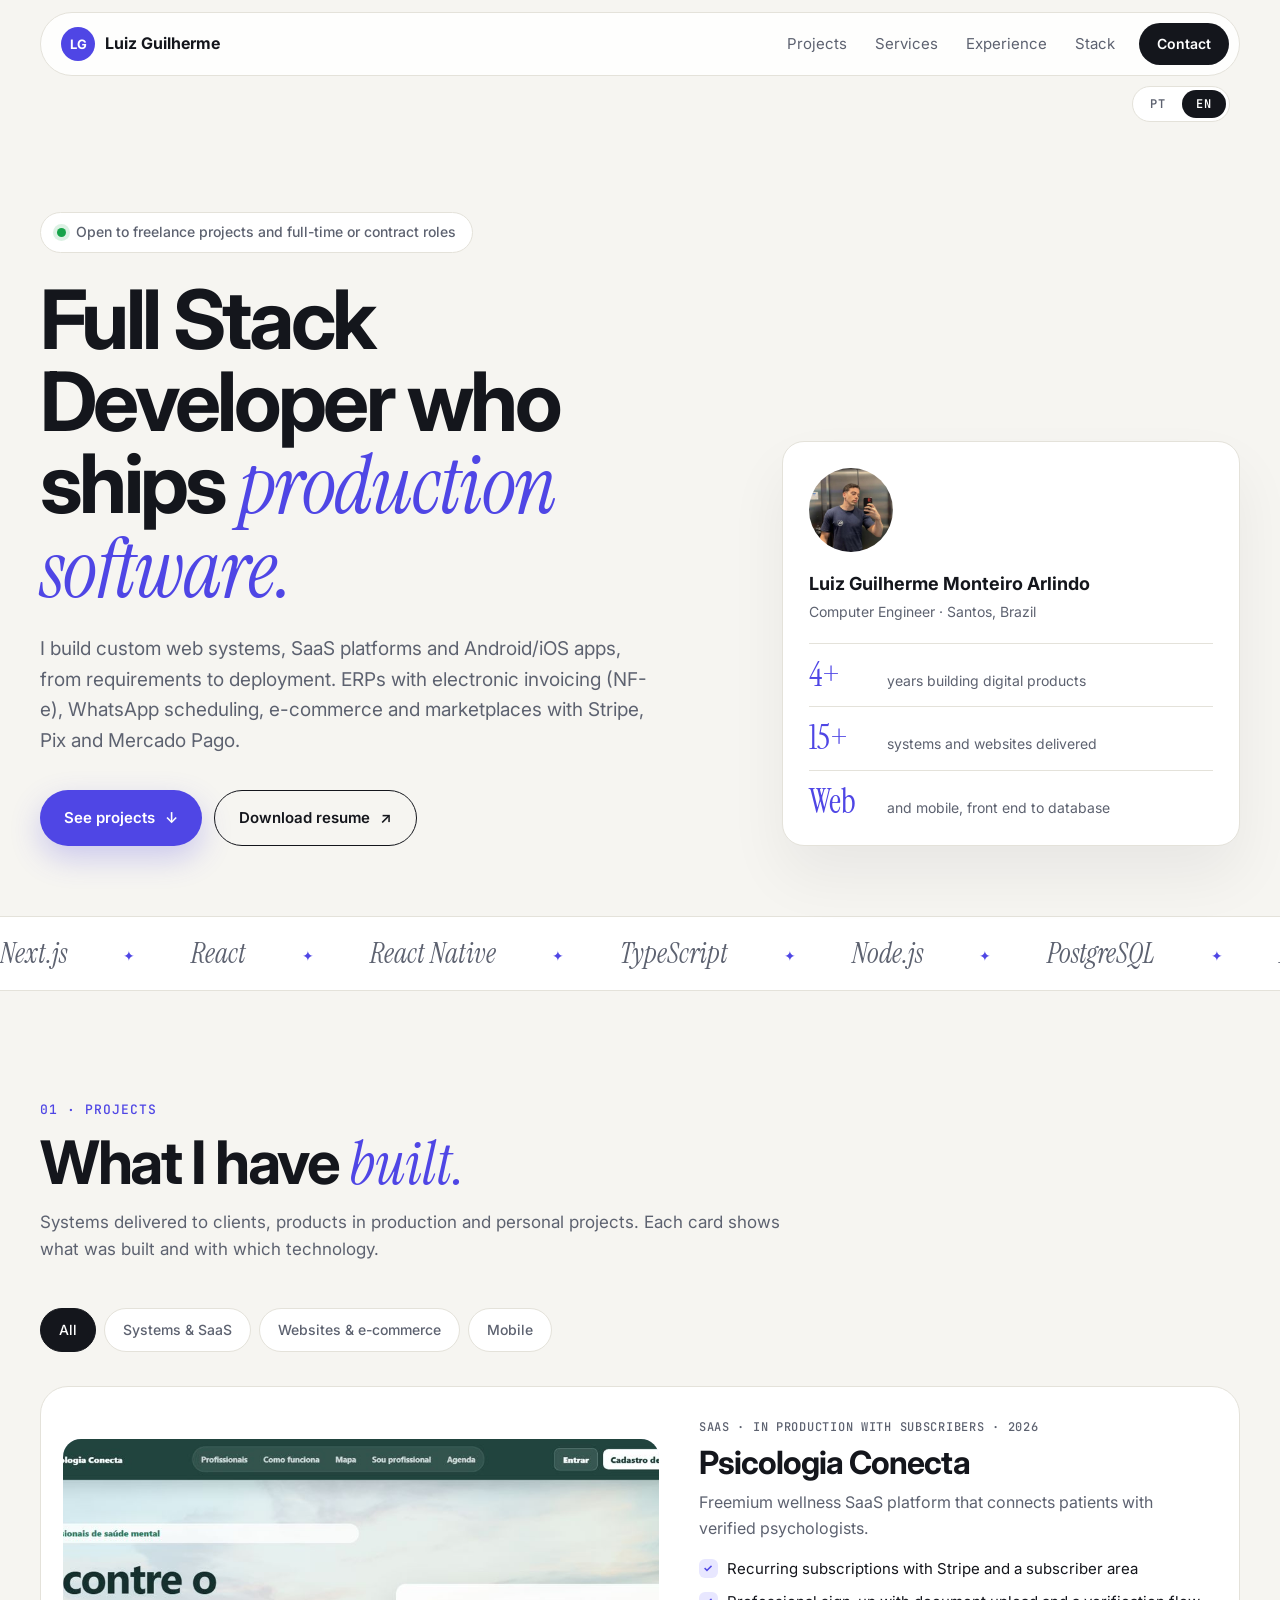
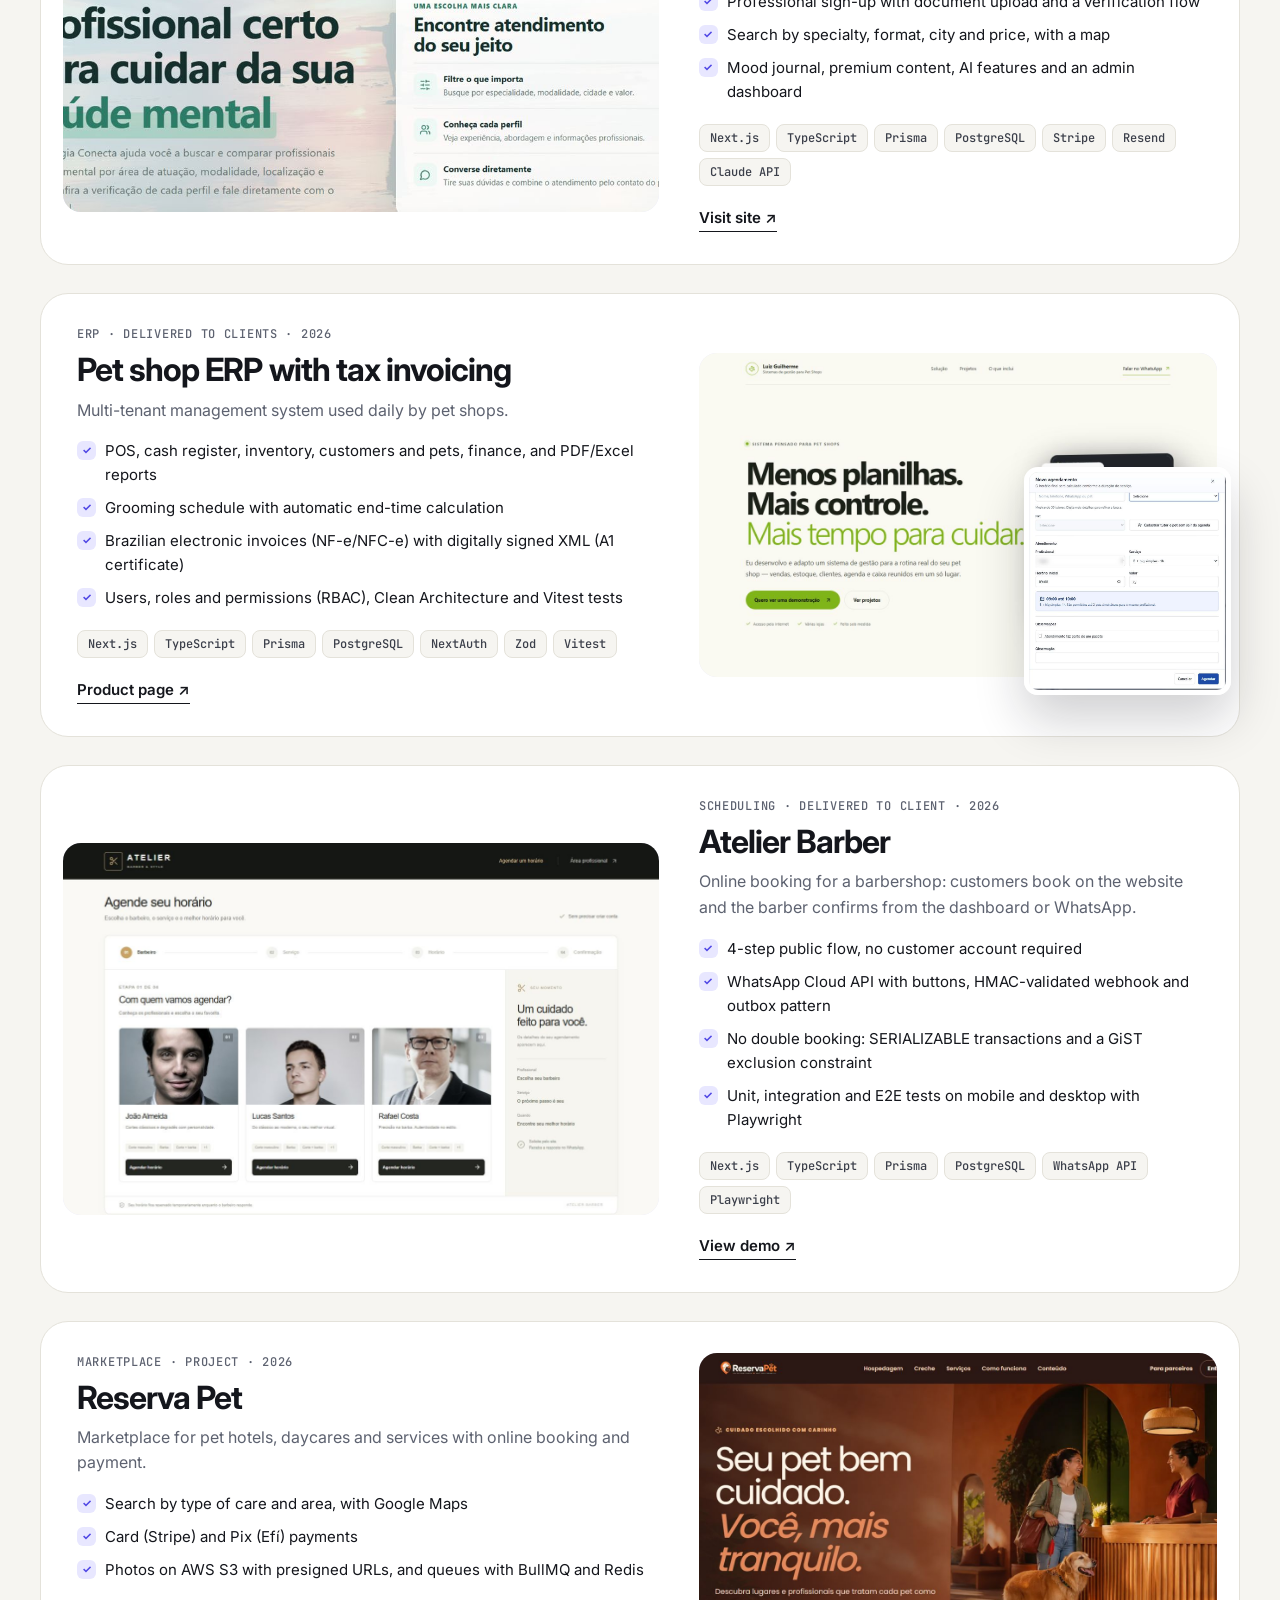
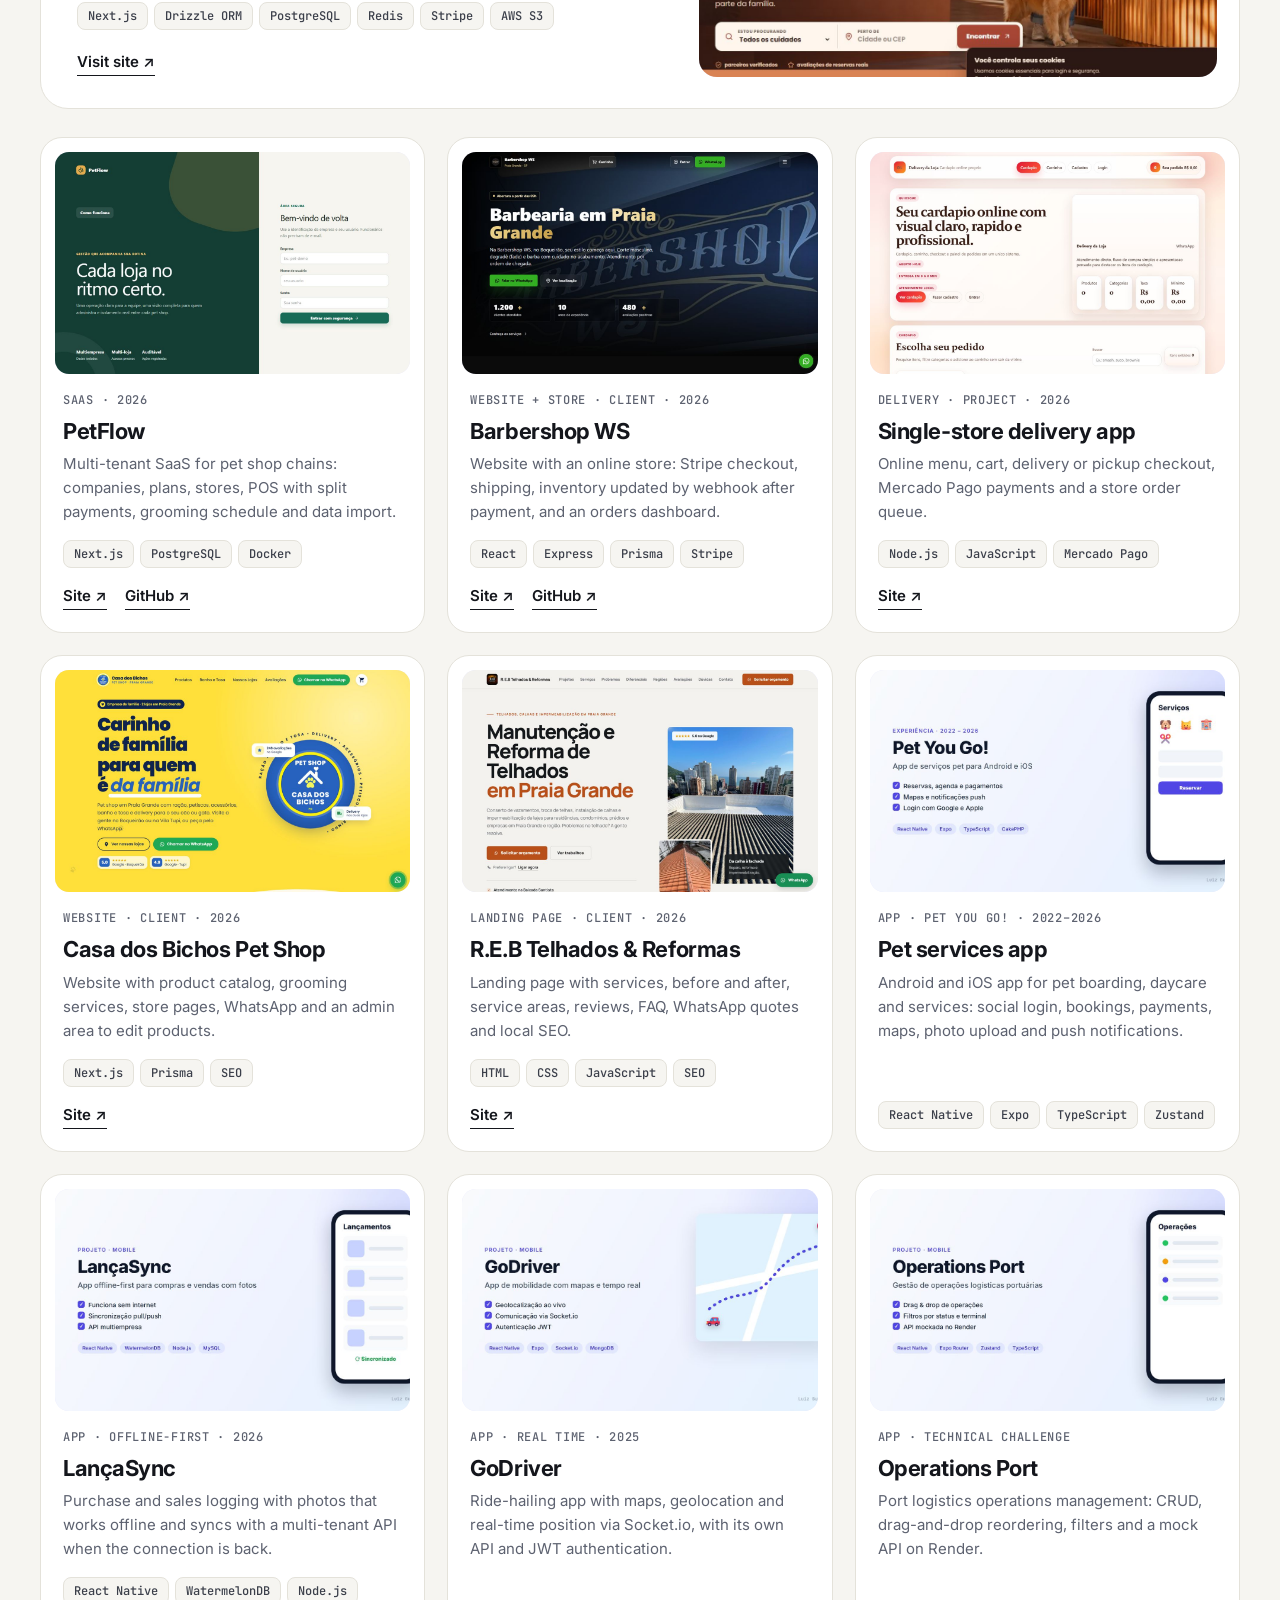
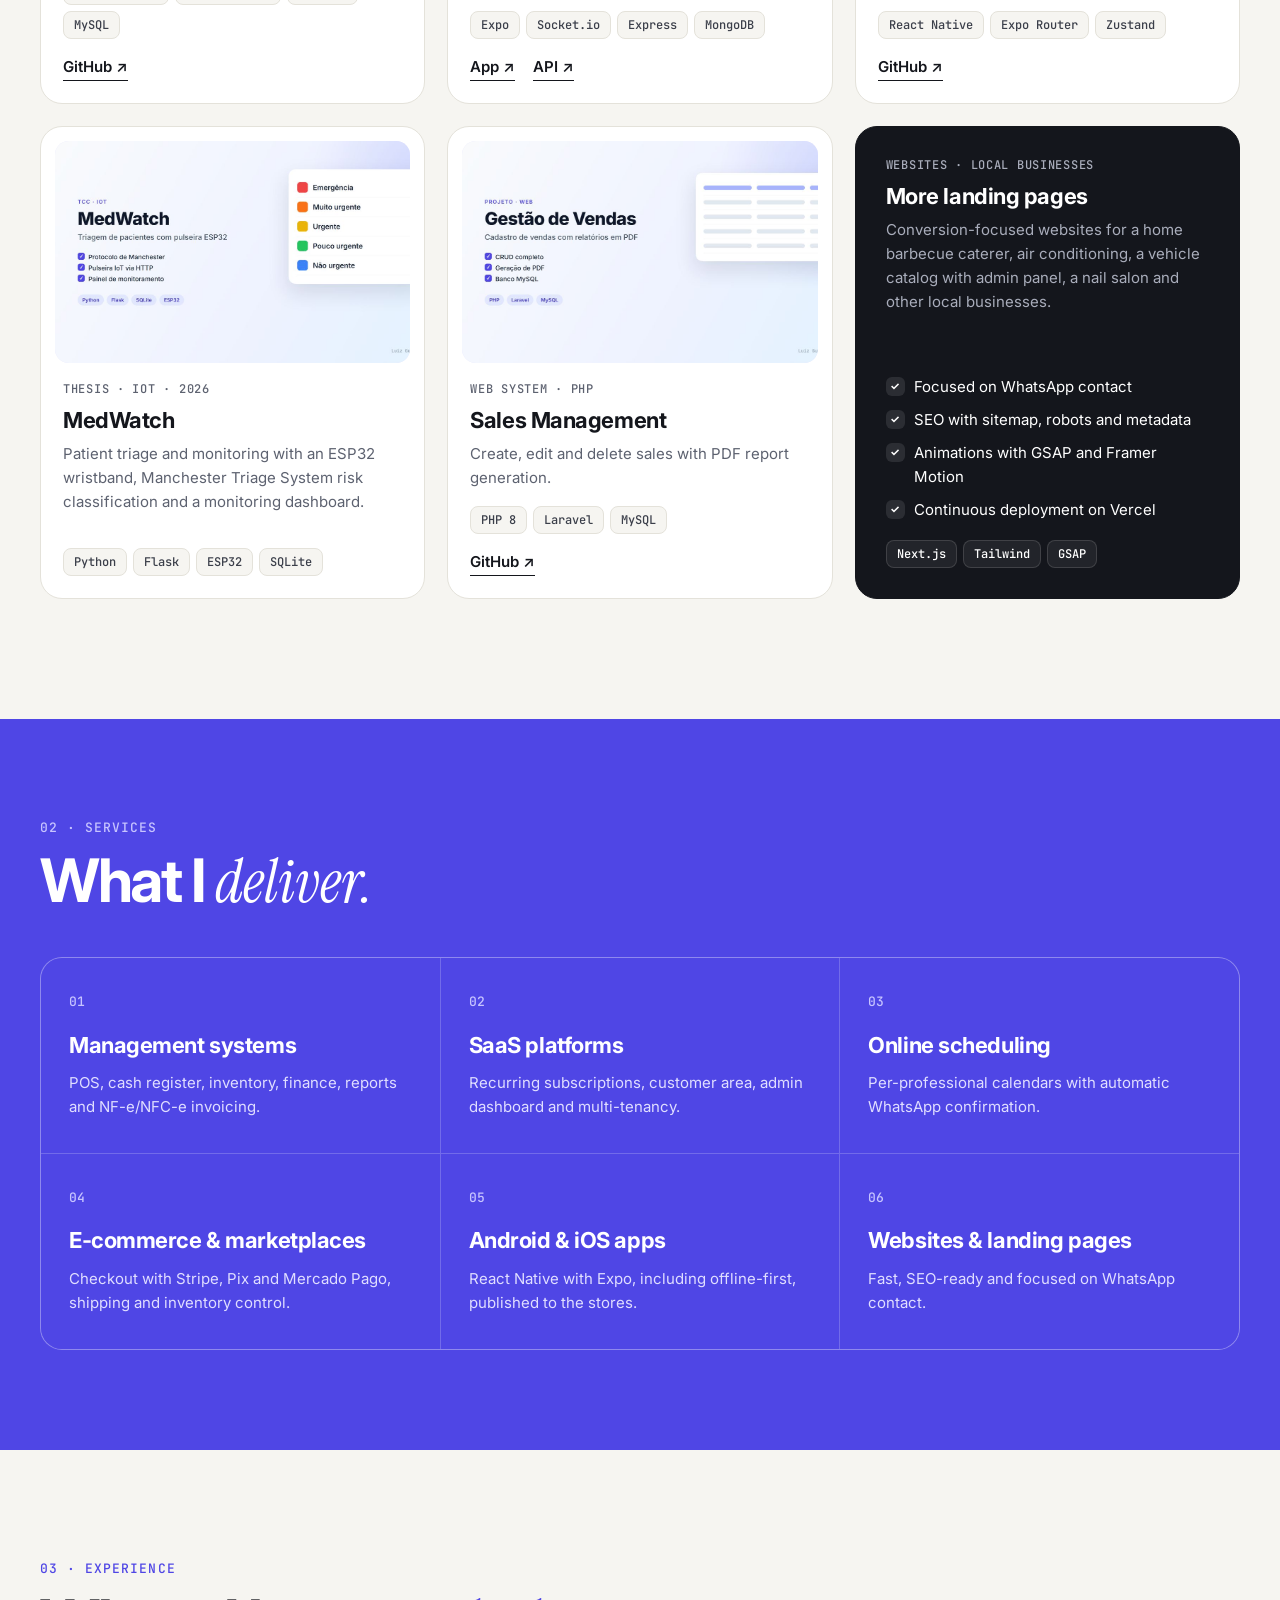
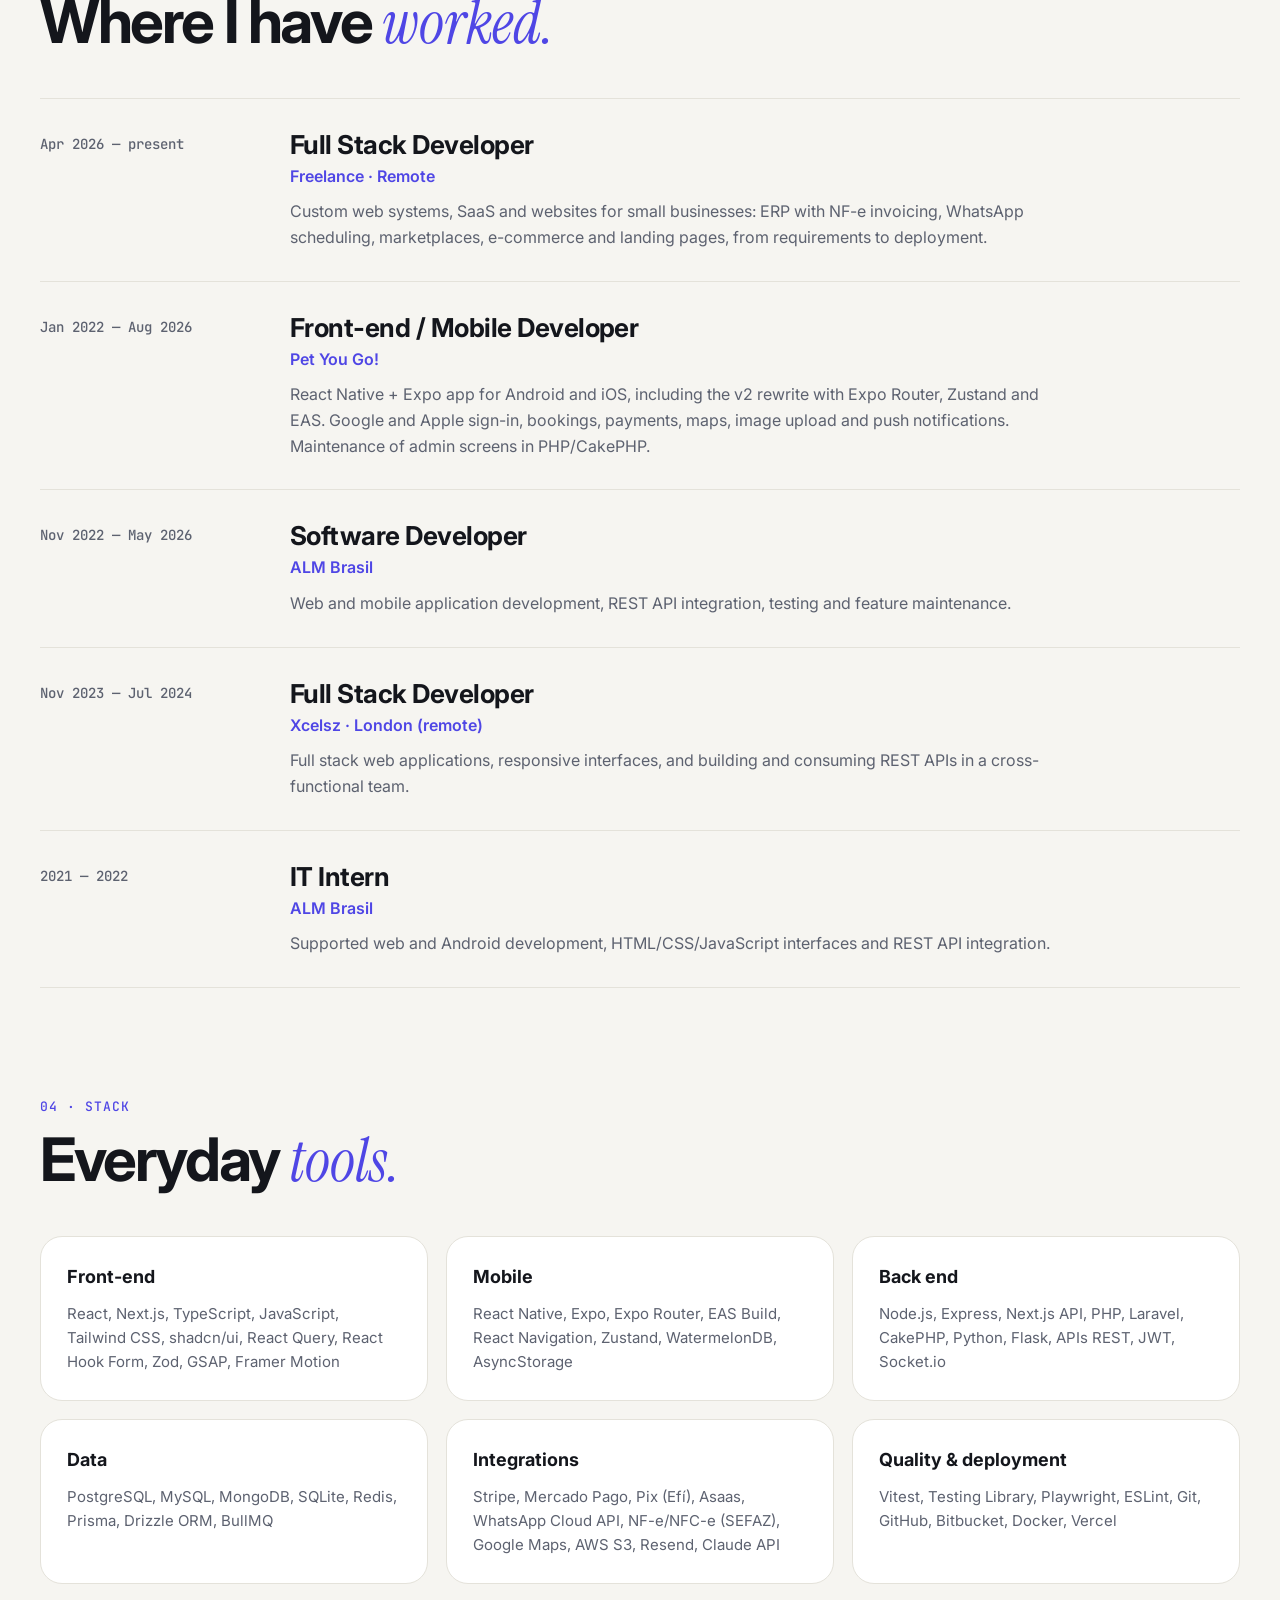
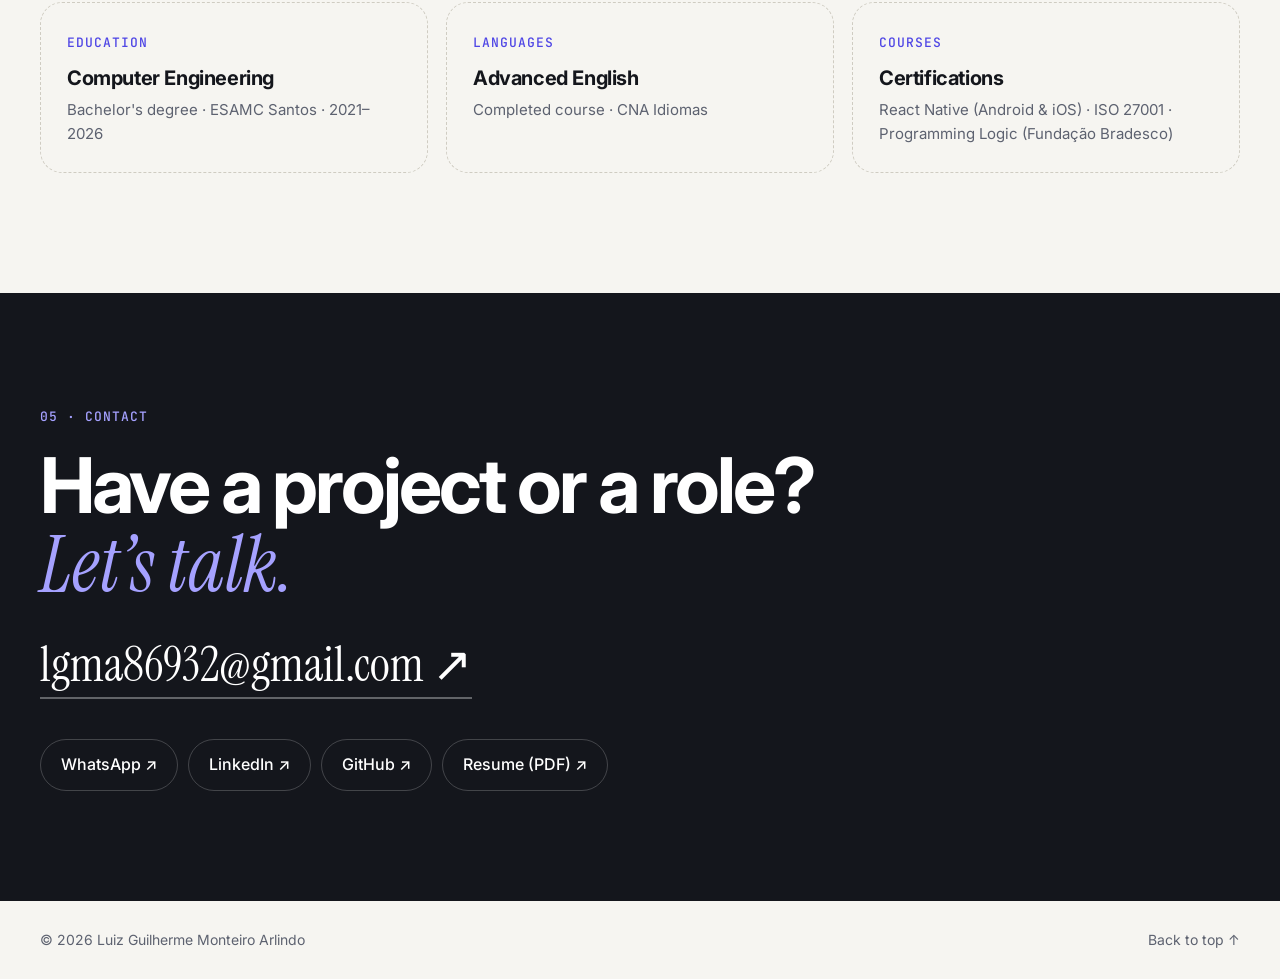
==== commit f39fcc53: "Adiciona versao em ingles com toggle PT/EN Co-Authored-By: Claude Opus 5.5 <noreply@anthropic.com>" ====
--- a/index.html
+++ b/index.html
@@ -16,6 +16,7 @@
     <link href="https://fonts.googleapis.com/css2?family=Inter:wght@400;500;600;700;800&family=Instrument+Serif:ital@0;1&family=JetBrains+Mono:wght@500&display=swap" rel="stylesheet" />
     <link rel="stylesheet" href="styles.css" />
     <script src="script.js" defer></script>
+    <script src="i18n.js" defer></script>
   </head>
   <body>
     <a class="skip-link" href="#conteudo">Pular para o conteúdo</a>
@@ -31,6 +32,13 @@
       <a class="btn btn-dark btn-sm" href="#contato">Contato</a>
       <button class="menu-toggle" type="button" aria-label="Abrir menu" aria-expanded="false"><span></span><span></span></button>
     </header>
+
+    <div class="lang-bar">
+      <div class="lang-switch" role="group" aria-label="Idioma / Language">
+        <button type="button" data-lang="pt" aria-pressed="true">PT</button>
+        <button type="button" data-lang="en" aria-pressed="false">EN</button>
+      </div>
+    </div>
 
     <nav class="mobile-nav" aria-label="Navegação mobile">
       <a href="#projetos">Projetos</a>
--- a/styles.css
+++ b/styles.css
@@ -41,6 +41,11 @@
 .brand span { display: grid; place-items: center; width: 34px; height: 34px; border-radius: 50%; background: var(--accent); color: #fff; font-size: 13px; }
 .nav { display: flex; gap: 28px; margin-left: auto; font-size: 15px; color: var(--muted); }
 .nav a:hover { color: var(--ink); }
+.lang-bar { width: min(1200px, 100% - 24px); margin: 10px auto 0; display: flex; justify-content: flex-end; padding-right: 10px; }
+.lang-switch { display: inline-flex; padding: 3px; gap: 2px; background: var(--paper); border: 1px solid var(--line); border-radius: 999px; }
+.lang-switch button { border: 0; background: transparent; color: var(--muted); padding: 6px 14px; border-radius: 999px; font: 600 12px var(--mono); letter-spacing: .08em; cursor: pointer; transition: background .2s, color .2s; }
+.lang-switch button:hover { color: var(--ink); }
+.lang-switch button[aria-pressed='true'] { background: var(--ink); color: #fff; }
 .menu-toggle { display: none; width: 42px; height: 42px; border: 0; border-radius: 50%; background: var(--ink); position: relative; }
 .menu-toggle span { position: absolute; left: 13px; right: 13px; height: 2px; background: #fff; transition: transform .25s; }
 .menu-toggle span:first-child { top: 17px; }
@@ -191,6 +196,7 @@
 @media (max-width: 720px) {
   .nav, .topbar > .btn { display: none; }
   .menu-toggle { display: block; margin-left: auto; }
+  .lang-bar { padding-right: 0; justify-content: center; }
   .topbar { padding: 8px 8px 8px 16px; }
   .wrap { width: calc(100% - 32px); }
   .grid, .services, .stack, .edu { grid-template-columns: 1fr; }
